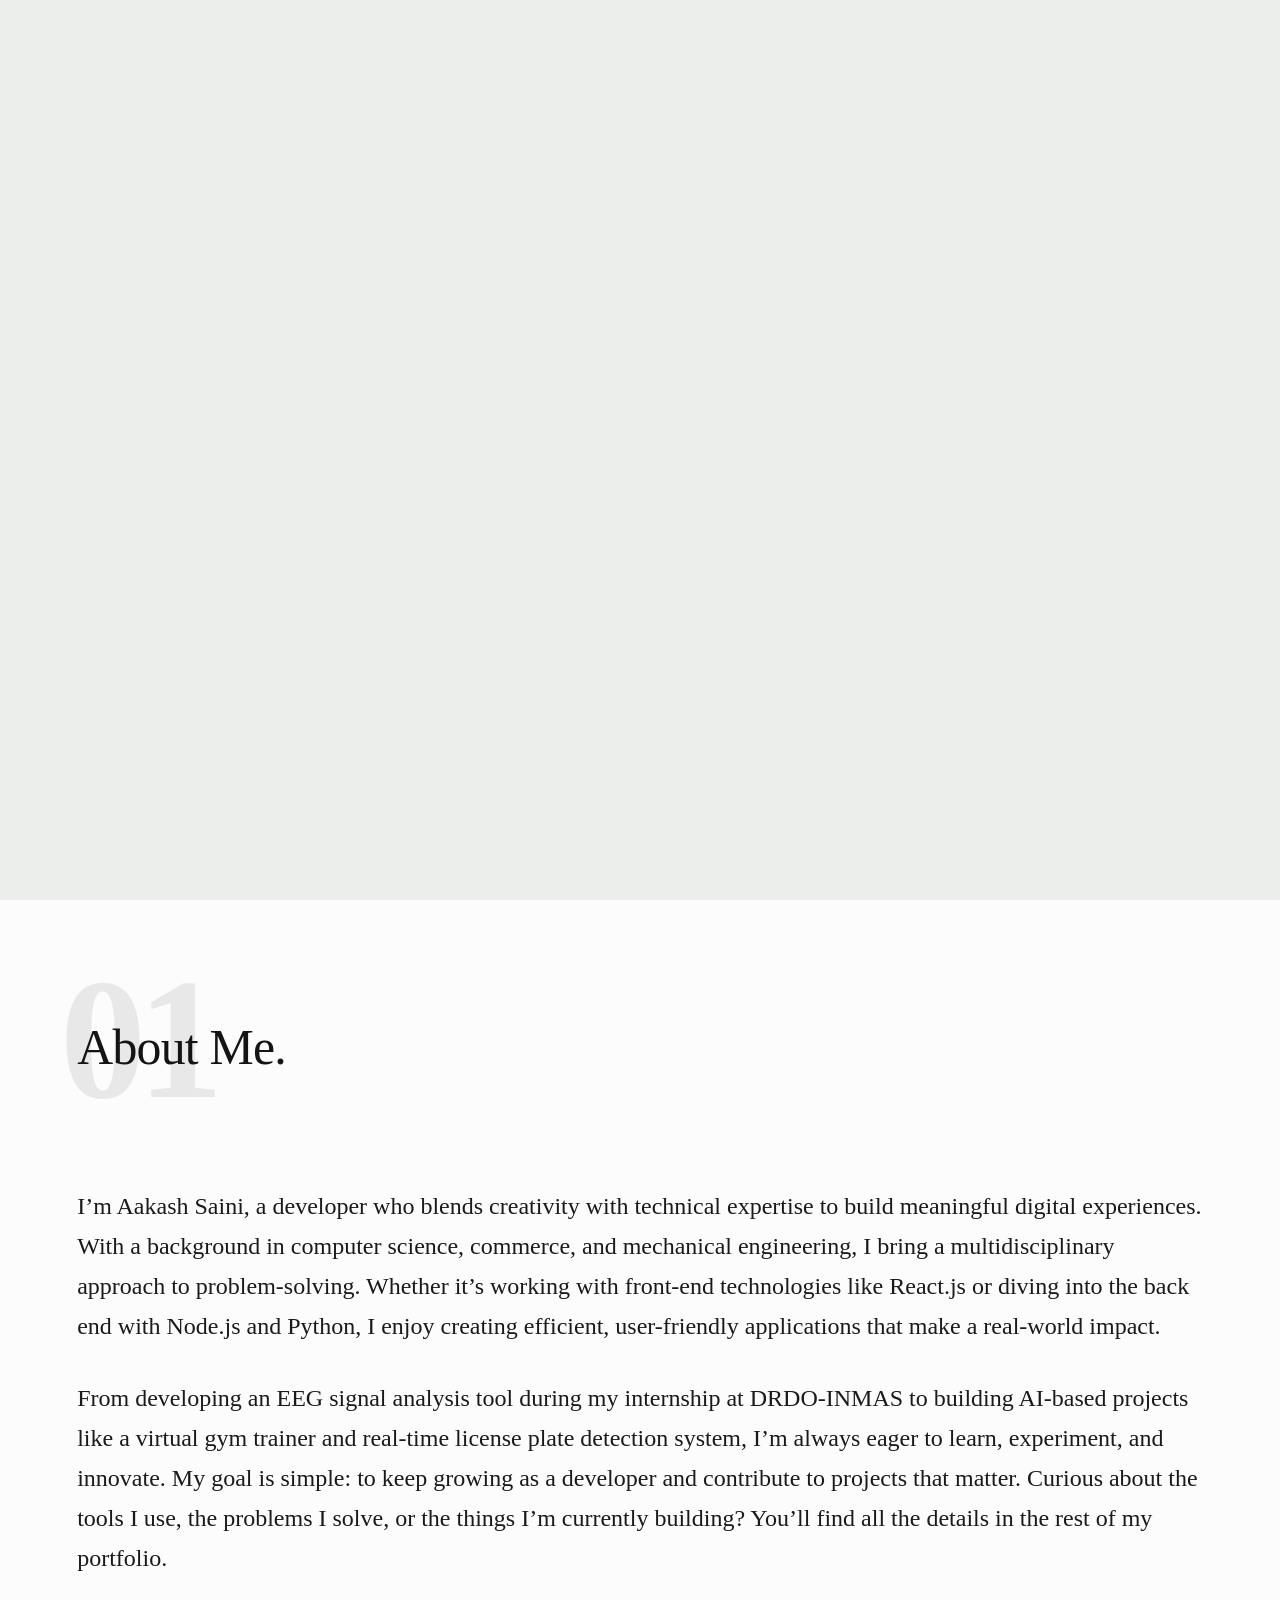
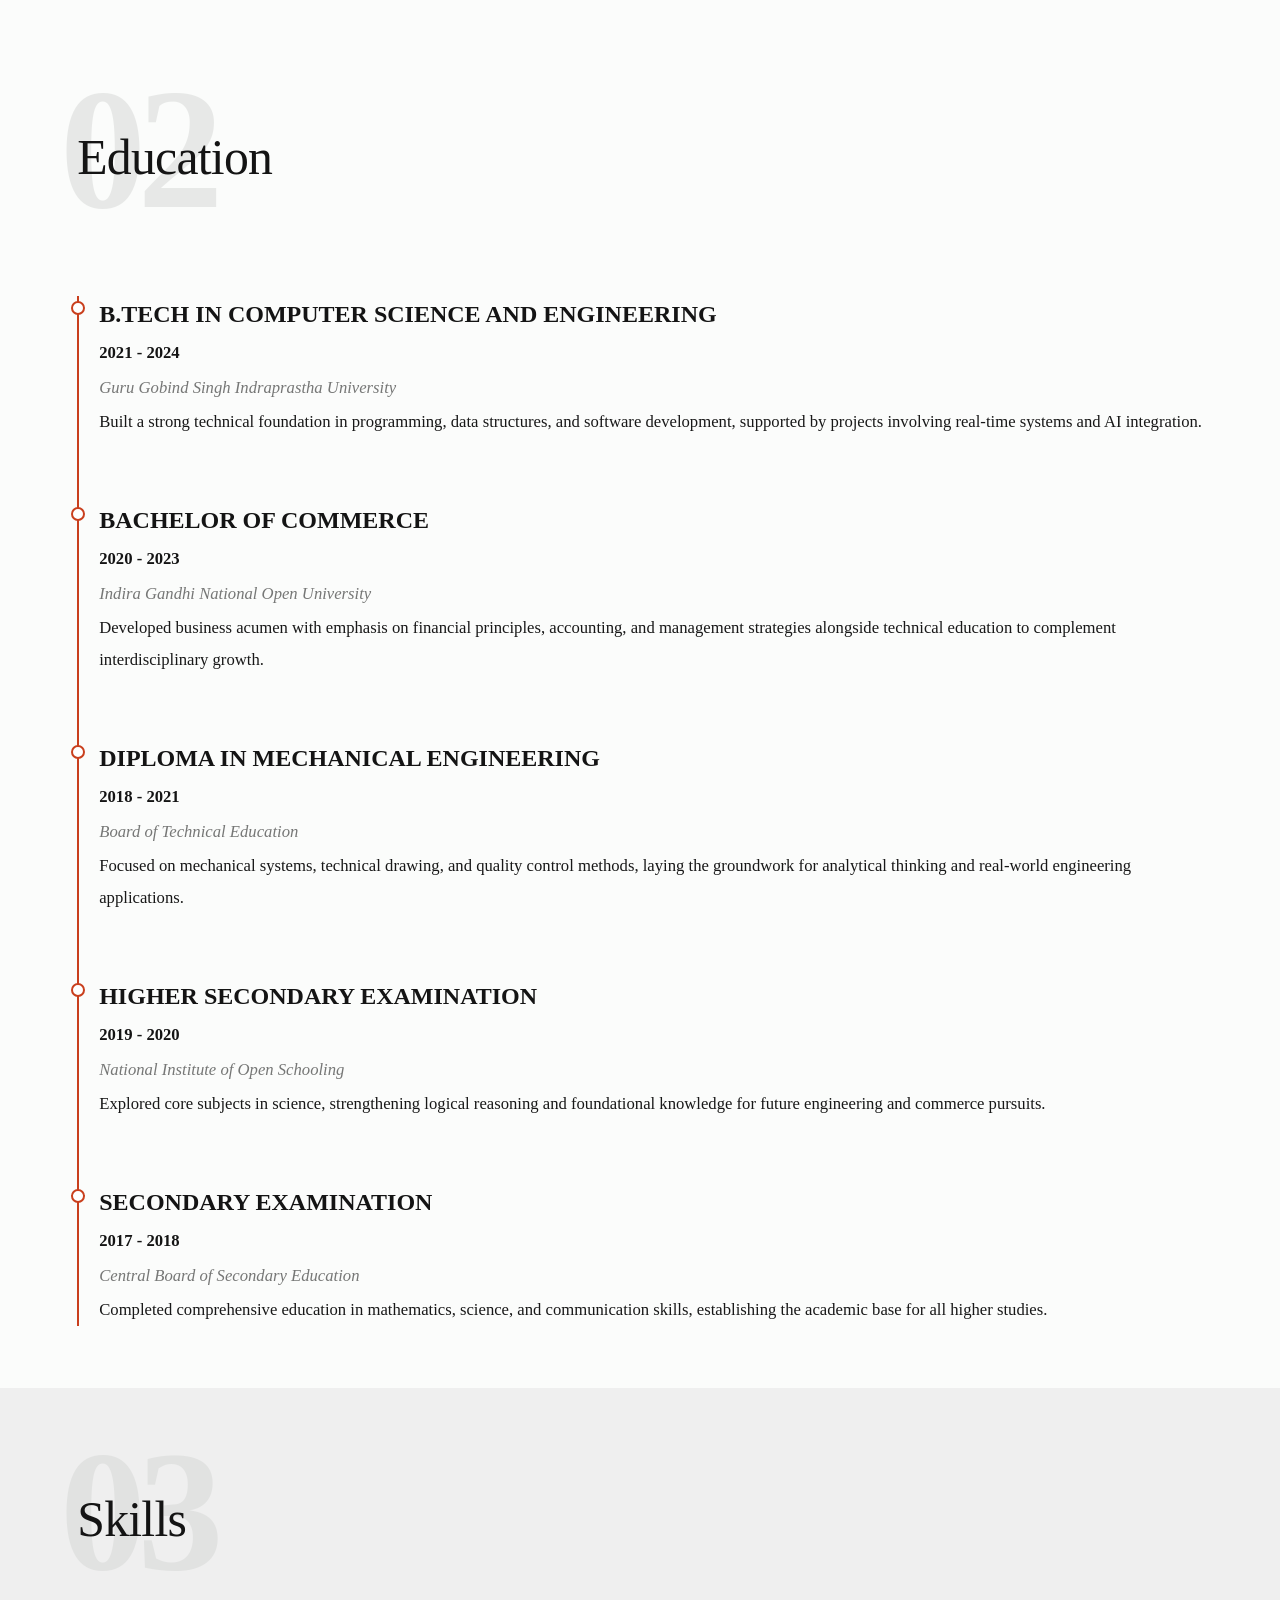
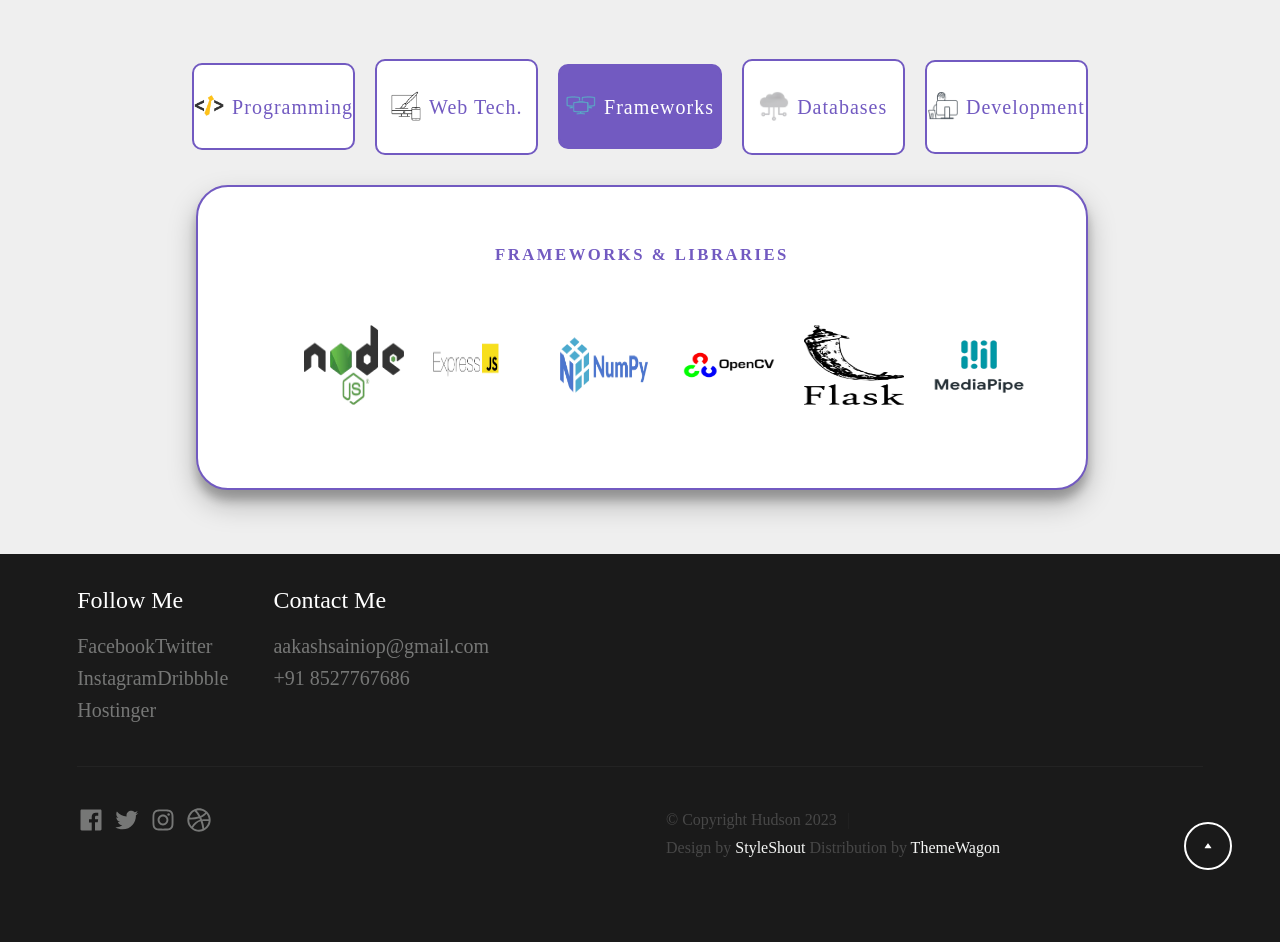
==== index.html @ 86846182 "first commit" ====
<!DOCTYPE html>
<html lang="en" class="no-js">

<head>

    <!--- basic page needs
    ================================================== -->
    <meta charset="utf-8">
    <meta name="viewport" content="width=device-width, initial-scale=1">
    <title>Hudson</title>

    <script>
        document.documentElement.classList.remove('no-js');
        document.documentElement.classList.add('js');
    </script>

    <!-- CSS
    ================================================== -->
    <link rel="stylesheet" href="css/vendor.css">
    <link rel="stylesheet" href="css/styles.css">

    <!-- favicons
    ================================================== -->
    <link rel="apple-touch-icon" sizes="180x180" href="apple-touch-icon.png">
    <link rel="icon" type="image/png" sizes="32x32" href="favicon-32x32.png">
    <link rel="icon" type="image/png" sizes="16x16" href="favicon-16x16.png">
    <link rel="manifest" href="site.webmanifest">

</head>


<body id="top">
    <!-- preloader
    ================================================== -->
    <div id="preloader">
        <div id="loader" class="dots-fade">
            <div></div>
            <div></div>
            <div></div>
        </div>
    </div>


    <!-- page wrap
    ================================================== -->
    <div id="page" class="s-pagewrap">


        <!-- # site header 
        ================================================== -->
        <header class="s-header">
            <div class="row s-header__inner">

                <div class="s-header__block">
                    <div class="s-header__logo">
                        <a class="logo" href="index.html">
                            <img src="images/logo-removebg.png" alt="Homepage">
                        </a>
                    </div>

                    <a class="s-header__menu-toggle" href="#0"><span>Menu</span></a>
                </div> <!-- end s-header__block -->

                <nav class="s-header__nav">
                    <ul class="s-header__menu-links">
                        <li class="current"><a class="smoothscroll" href="#intro">Intro</a></li>
                        <li><a class="smoothscroll" href="#about">About</a></li>
                        <li><a class="smoothscroll" href="#education">Education</a></li>
                        <li><a class="smoothscroll" href="#skills">Skills</a></li>
                    </ul> <!-- s-header__menu-links -->
                </nav> <!-- end s-header__nav -->

            </div> <!-- end s-header__inner -->
        </header> <!-- end s-header -->


        <!-- # intro
        ================================================== -->
        <section id="intro" class="s-intro target-section">

            <div class="row s-intro__content width-sixteen-col">
                <div class="column lg-12 s-intro__content-inner grid-block grid-16">

                    <div class="s-intro__content-text">

                        <div class="s-intro__content-pretitle text-pretitle">Hello</div>
                        <h1 class="s-intro__content-title">
                            I'm Aakash Saini <br>
                            Software Developer <br>
                            base in Somewhere.
                        </h1>

                        <div class="s-intro__content-btns">
                            <a class="smoothscroll btn" href="#about">More About Me</a>
                            <a class="smoothscroll btn btn--stroke" href="#footer">Get In Touch</a>
                        </div> <!-- s-intro__content-btns -->

                    </div> <!-- s-intro__content-text -->

                </div> <!-- s-intro__content-inner -->
            </div> <!-- s-intro__content -->
            <ul class="s-intro__social social-list">
                <li>
                    <a href="https://www.facebook.com/">
                        <svg xmlns="http://www.w3.org/2000/svg" width="24" height="24" viewBox="0 0 24 24"
                            style="fill:rgba(0, 0, 0, 1);">
                            <path
                                d="M20,3H4C3.447,3,3,3.448,3,4v16c0,0.552,0.447,1,1,1h8.615v-6.96h-2.338v-2.725h2.338v-2c0-2.325,1.42-3.592,3.5-3.592 c0.699-0.002,1.399,0.034,2.095,0.107v2.42h-1.435c-1.128,0-1.348,0.538-1.348,1.325v1.735h2.697l-0.35,2.725h-2.348V21H20 c0.553,0,1-0.448,1-1V4C21,3.448,20.553,3,20,3z">
                            </path>
                        </svg>
                        <span class="u-screen-reader-text">Facebook</span>
                    </a>
                </li>
                <li>
                    <a href="#0">
                        <svg xmlns="http://www.w3.org/2000/svg" width="24" height="24" viewBox="0 0 24 24"
                            style="fill:rgba(0, 0, 0, 1);">
                            <path
                                d="M19.633,7.997c0.013,0.175,0.013,0.349,0.013,0.523c0,5.325-4.053,11.461-11.46,11.461c-2.282,0-4.402-0.661-6.186-1.809 c0.324,0.037,0.636,0.05,0.973,0.05c1.883,0,3.616-0.636,5.001-1.721c-1.771-0.037-3.255-1.197-3.767-2.793 c0.249,0.037,0.499,0.062,0.761,0.062c0.361,0,0.724-0.05,1.061-0.137c-1.847-0.374-3.23-1.995-3.23-3.953v-0.05 c0.537,0.299,1.16,0.486,1.82,0.511C3.534,9.419,2.823,8.184,2.823,6.787c0-0.748,0.199-1.434,0.548-2.032 c1.983,2.443,4.964,4.04,8.306,4.215c-0.062-0.3-0.1-0.611-0.1-0.923c0-2.22,1.796-4.028,4.028-4.028 c1.16,0,2.207,0.486,2.943,1.272c0.91-0.175,1.782-0.512,2.556-0.973c-0.299,0.935-0.936,1.721-1.771,2.22 c0.811-0.088,1.597-0.312,2.319-0.624C21.104,6.712,20.419,7.423,19.633,7.997z">
                            </path>
                        </svg>
                        <span class="u-screen-reader-text">Twitter</span>
                    </a>
                </li>
                <li>
                    <a href="#0">
                        <svg xmlns="http://www.w3.org/2000/svg" width="24" height="24" viewBox="0 0 24 24"
                            style="fill:rgba(0, 0, 0, 1);">
                            <path
                                d="M11.999,7.377c-2.554,0-4.623,2.07-4.623,4.623c0,2.554,2.069,4.624,4.623,4.624c2.552,0,4.623-2.07,4.623-4.624 C16.622,9.447,14.551,7.377,11.999,7.377L11.999,7.377z M11.999,15.004c-1.659,0-3.004-1.345-3.004-3.003 c0-1.659,1.345-3.003,3.004-3.003s3.002,1.344,3.002,3.003C15.001,13.659,13.658,15.004,11.999,15.004L11.999,15.004z">
                            </path>
                            <circle cx="16.806" cy="7.207" r="1.078"></circle>
                            <path
                                d="M20.533,6.111c-0.469-1.209-1.424-2.165-2.633-2.632c-0.699-0.263-1.438-0.404-2.186-0.42 c-0.963-0.042-1.268-0.054-3.71-0.054s-2.755,0-3.71,0.054C7.548,3.074,6.809,3.215,6.11,3.479C4.9,3.946,3.945,4.902,3.477,6.111 c-0.263,0.7-0.404,1.438-0.419,2.186c-0.043,0.962-0.056,1.267-0.056,3.71c0,2.442,0,2.753,0.056,3.71 c0.015,0.748,0.156,1.486,0.419,2.187c0.469,1.208,1.424,2.164,2.634,2.632c0.696,0.272,1.435,0.426,2.185,0.45 c0.963,0.042,1.268,0.055,3.71,0.055s2.755,0,3.71-0.055c0.747-0.015,1.486-0.157,2.186-0.419c1.209-0.469,2.164-1.424,2.633-2.633 c0.263-0.7,0.404-1.438,0.419-2.186c0.043-0.962,0.056-1.267,0.056-3.71s0-2.753-0.056-3.71C20.941,7.57,20.801,6.819,20.533,6.111z M19.315,15.643c-0.007,0.576-0.111,1.147-0.311,1.688c-0.305,0.787-0.926,1.409-1.712,1.711c-0.535,0.199-1.099,0.303-1.67,0.311 c-0.95,0.044-1.218,0.055-3.654,0.055c-2.438,0-2.687,0-3.655-0.055c-0.569-0.007-1.135-0.112-1.669-0.311 c-0.789-0.301-1.414-0.923-1.719-1.711c-0.196-0.534-0.302-1.099-0.311-1.669c-0.043-0.95-0.053-1.218-0.053-3.654 c0-2.437,0-2.686,0.053-3.655c0.007-0.576,0.111-1.146,0.311-1.687c0.305-0.789,0.93-1.41,1.719-1.712 c0.534-0.198,1.1-0.303,1.669-0.311c0.951-0.043,1.218-0.055,3.655-0.055c2.437,0,2.687,0,3.654,0.055 c0.571,0.007,1.135,0.112,1.67,0.311c0.786,0.303,1.407,0.925,1.712,1.712c0.196,0.534,0.302,1.099,0.311,1.669 c0.043,0.951,0.054,1.218,0.054,3.655c0,2.436,0,2.698-0.043,3.654H19.315z">
                            </path>
                        </svg>
                        <span class="u-screen-reader-text">Instagram</span>
                    </a>
                </li>
                <li>
                    <a href="#0">
                        <svg xmlns="http://www.w3.org/2000/svg" width="24" height="24" viewBox="0 0 24 24"
                            style="fill: rgba(0, 0, 0, 1);">
                            <path
                                d="M20.66 6.98a9.932 9.932 0 0 0-3.641-3.64C15.486 2.447 13.813 2 12 2s-3.486.447-5.02 1.34c-1.533.893-2.747 2.107-3.64 3.64S2 10.187 2 12s.446 3.487 1.34 5.02a9.924 9.924 0 0 0 3.641 3.64C8.514 21.553 10.187 22 12 22s3.486-.447 5.02-1.34a9.932 9.932 0 0 0 3.641-3.64C21.554 15.487 22 13.813 22 12s-.446-3.487-1.34-5.02zM12 3.66c2 0 3.772.64 5.32 1.919-.92 1.174-2.286 2.14-4.1 2.9-1.002-1.813-2.088-3.327-3.261-4.54A7.715 7.715 0 0 1 12 3.66zM5.51 6.8a8.116 8.116 0 0 1 2.711-2.22c1.212 1.201 2.325 2.7 3.34 4.5-2 .6-4.114.9-6.341.9-.573 0-1.006-.013-1.3-.04A8.549 8.549 0 0 1 5.51 6.8zM3.66 12c0-.054.003-.12.01-.2.007-.08.01-.146.01-.2.254.014.641.02 1.161.02 2.666 0 5.146-.367 7.439-1.1.187.373.381.793.58 1.26-1.32.293-2.674 1.006-4.061 2.14S6.4 16.247 5.76 17.5c-1.4-1.587-2.1-3.42-2.1-5.5zM12 20.34c-1.894 0-3.594-.587-5.101-1.759.601-1.187 1.524-2.322 2.771-3.401 1.246-1.08 2.483-1.753 3.71-2.02a29.441 29.441 0 0 1 1.56 6.62 8.166 8.166 0 0 1-2.94.56zm7.08-3.96a8.351 8.351 0 0 1-2.58 2.621c-.24-2.08-.7-4.107-1.379-6.081.932-.066 1.765-.1 2.5-.1.799 0 1.686.034 2.659.1a8.098 8.098 0 0 1-1.2 3.46zm-1.24-5c-1.16 0-2.233.047-3.22.14a27.053 27.053 0 0 0-.68-1.62c2.066-.906 3.532-2.006 4.399-3.3 1.2 1.414 1.854 3.027 1.96 4.84-.812-.04-1.632-.06-2.459-.06z">
                            </path>
                        </svg>
                        <span class="u-screen-reader-text">Dribbble</span>
                    </a>
                </li>
                <li>
                    <a href="#0">
                        <svg xmlns="http://www.w3.org/2000/svg" width="24" height="24" viewBox="0 0 24 24"
                            style="fill: rgba(0, 0, 0, 1);">
                            <path
                                d="M11.99 2C6.472 2 2 6.473 2 11.99c0 4.232 2.633 7.85 6.35 9.306-.088-.79-.166-2.006.034-2.868.182-.78 1.172-4.966 1.172-4.966s-.299-.599-.299-1.484c0-1.388.805-2.425 1.808-2.425.853 0 1.264.64 1.264 1.407 0 .858-.546 2.139-.827 3.327-.235.994.499 1.805 1.479 1.805 1.775 0 3.141-1.872 3.141-4.575 0-2.392-1.719-4.064-4.173-4.064-2.843 0-4.512 2.132-4.512 4.335 0 .858.331 1.779.744 2.28a.3.3 0 0 1 .069.286c-.076.315-.245.994-.277 1.133-.044.183-.145.222-.335.134-1.247-.581-2.027-2.405-2.027-3.871 0-3.151 2.289-6.045 6.601-6.045 3.466 0 6.159 2.469 6.159 5.77 0 3.444-2.171 6.213-5.184 6.213-1.013 0-1.964-.525-2.29-1.146l-.623 2.374c-.225.868-.834 1.956-1.241 2.62a10 10 0 0 0 2.958.445c5.517 0 9.99-4.473 9.99-9.99S17.507 2 11.99 2">
                            </path>
                        </svg>
                        <span class="u-screen-reader-text">Pinterest</span>
                    </a>
                </li>
            </ul> <!-- end s-intro__social -->

            <div class="s-intro__content-media">
                <img src="images/intro-bg.jpg" srcset="images/intro-bg.jpg 1x, images/intro-bg.jpg 2x" alt="">
            </div> <!-- s-intro__content-media -->

            <div class="s-intro__btn-download">
                <a class="btn btn--stroke" href="./AAKASH SAINI RESUME.pdf">Get My CV</a>
            </div> <!-- end s-intro__btn-download -->

            <div class="s-intro__scroll-down">
                <a href="#about" class="smoothscroll">
                    <div class="scroll-icon">
                        <svg xmlns="http://www.w3.org/2000/svg" width="24" height="24" viewBox="0 0 24 24"
                            style="fill: rgba(0, 0, 0, 1);">
                            <path
                                d="M11.178 19.569a.998.998 0 0 0 1.644 0l9-13A.999.999 0 0 0 21 5H3a1.002 1.002 0 0 0-.822 1.569l9 13z">
                            </path>
                        </svg>
                    </div>
                    <span class="scroll-text u-screen-reader-text">Scroll Down</span>
                </a>
            </div> <!-- s-intro__scroll-down -->

        </section> <!-- end s-intro -->


        <!-- # about
        ================================================== -->
        <section id="about" class="s-about target-section">

            <div class="row s-about__content">
                <div class="column xl-12">

                    <div class="section-header" data-num="01">
                        <h2 class="text-display-title">About Me.</h2>
                    </div> <!-- end section-header -->

                    <p class="attention-getter">
                        I’m Aakash Saini, a developer who blends creativity with technical expertise to build meaningful
                        digital experiences. With a background in computer science, commerce, and mechanical
                        engineering, I bring a multidisciplinary approach to problem-solving. Whether it’s working with
                        front-end technologies like React.js or diving into the back end with Node.js and Python, I
                        enjoy creating efficient, user-friendly applications that make a real-world impact.
                    </p>

                    <p class="attention-getter">
                        From developing an EEG signal analysis tool during my internship at DRDO-INMAS to building
                        AI-based projects like a virtual gym trainer and real-time license plate detection system, I’m
                        always eager to learn, experiment, and innovate. My goal is simple: to keep growing as a
                        developer and contribute to projects that matter. Curious about the tools I use, the problems I
                        solve, or the things I’m currently building? You’ll find all the details in the rest of my
                        portfolio.
                    </p>
                </div>
            </div>

        </section> <!-- end s-works -->


        <!-- # Education
        ================================================== -->
        <section id="education" class="s-education target-section">

            <div class="row">
                <div class="column xl-12">
                    <div class="section-header" data-num="02">
                        <h2 class="text-display-title">Education</h2>
                    </div> <!-- end section-header -->

                    <div class="timeline">
                        <div class="timeline-item">
                            <div class="timeline-dot"></div>
                            <div class="timeline-content">
                                <h3>B.Tech in Computer Science and Engineering</h3>
                                <p><strong>2021 - 2024</strong></p>
                                <p><em>Guru Gobind Singh Indraprastha University</em></p>
                                <p>Built a strong technical foundation in programming, data structures, and software
                                    development, supported by projects involving real-time systems and AI
                                    integration.</p>
                            </div>
                        </div>

                        <div class="timeline-item">
                            <div class="timeline-dot"></div>
                            <div class="timeline-content">
                                <h3>Bachelor of Commerce </h3>
                                <p><strong>2020 - 2023</strong></p>
                                <p><em>Indira Gandhi National Open University </em></p>
                                <p>Developed business acumen with emphasis on financial principles, accounting, and
                                    management strategies alongside technical education to complement
                                    interdisciplinary growth.</p>
                            </div>
                        </div>

                        <div class="timeline-item">
                            <div class="timeline-dot"></div>
                            <div class="timeline-content">
                                <h3>Diploma in Mechanical Engineering</h3>
                                <p><strong>2018 - 2021</strong></p>
                                <p><em>Board of Technical Education </em></p>
                                <p>Focused on mechanical systems, technical drawing, and quality control methods,
                                    laying the groundwork for analytical thinking and real-world engineering
                                    applications.</p>
                            </div>
                        </div>

                        <div class="timeline-item">
                            <div class="timeline-dot"></div>
                            <div class="timeline-content">
                                <h3>higher secondary examination</h3>
                                <p><strong>2019 - 2020</strong></p>
                                <p><em>National Institute of Open Schooling</em></p>
                                <p>Explored core subjects in science, strengthening logical reasoning and
                                    foundational knowledge for future engineering and commerce pursuits.</p>
                            </div>
                        </div>

                        <div class="timeline-item">
                            <div class="timeline-dot"></div>
                            <div class="timeline-content">
                                <h3>secondary examination</h3>
                                <p><strong>2017 - 2018</strong></p>
                                <p><em>Central Board of Secondary Education</em></p>
                                <p>Completed comprehensive education in mathematics, science, and communication
                                    skills, establishing the academic base for all higher studies.</p>
                            </div>
                        </div>
                    </div>
                </div>
            </div>

        </section> <!-- end s-works -->

        <!-- # Skills 
        ================================================== -->
        <skills class="section-skills">
            <section id="skills" class="s-skills target-section">
                <div class="row">
                    <div class="column xl-12">
                        <div class="section-header" data-num="03">
                            <h2 class="text-display-title">Skills</h2>
                        </div> <!-- end section-header -->
                    </div>
            </section>

            <div class="skills tab-wrapper-box">
                <div class="button-wrapper">
                    <div class="tab-btn btn-primary" data-tab="programming"><img src="./images/ProgrammingLanguages.png"
                            alt="">Programming
                    </div>
                    <div class="tab-btn btn-primary" data-tab="webTechnologies"><img src="./images/WebTechnologies.png"
                            alt="">Web Tech. </div>
                    <div class="tab-btn btn-primary active" data-tab="frameworks"><img
                            src="./images/FrameworksLibraries.png" alt="">Frameworks</div>
                    <div class="tab-btn btn-primary" data-tab="databases"><img src="./images/Databases.png"
                            alt="">Databases
                    </div>
                    <div class="tab-btn btn-primary" data-tab="development"><img src="./images/DevelopmentPlatforms.png"
                            alt="">Development </div>
                </div>
                <div class="tab-content">
                    <div id="programming" class="tab-pane">
                        <h6>Programming Languages</h6>
                        <img class="tab-img" src="./images/folio/javascript.png" alt="Javascript">
                        <img class="tab-img" src="./images/folio/python.png" alt="python">
                        <img class="tab-img" src="./images/folio/java.png" alt="java">
                        <img class="tab-img" src="./images/folio/sql.png" alt="sql">
                        <p></p>
                    </div>
                    <div id="webTechnologies" class="tab-pane">
                        <h6>Web Technologies</h6>
                        <img class="tab-img" src="./images/folio/html.png" alt="html">
                        <img class="tab-img" src="./images/folio/css.png" alt="css">
                        <img class="tab-img" src="./images/folio/bootstrap.png" alt="bootstrap">
                        <img class="tab-img" src="./images/folio/react.png" alt="react">
                        <img class="tab-img" src="./images/folio/wordpress.png" alt="wordpress">
                        <img class="tab-img" src="./images/folio/php.png" alt="php">
                        <img class="tab-img" src="./images/folio/tailwindcss.png" alt="tailwindcss">
                        <p></p>
                    </div>
                    <div id="frameworks" class="tab-pane active">
                        <h6>Frameworks & Libraries</h6>
                        <img class="tab-img" src="./images/folio/nodejs.png" alt="nodejs">
                        <img class="tab-img" src="./images/folio/express.png" alt="express">
                        <img class="tab-img" src="./images/folio/numpy.png" alt="numpy">
                        <img class="tab-img" src="./images/folio/opencv.png" alt="opencv">
                        <img class="tab-img" src="./images/folio/flask.png" alt="flask">
                        <img class="tab-img" src="./images/folio/mediapipe.png" alt="mediapipe">

                        <p></p>
                    </div>
                    <div id="databases" class="tab-pane">
                        <h6>Databases</h6>
                        <img class="tab-img" src="./images/folio/mysql.png" alt="mysql">
                        <img class="tab-img" src="./images/folio/firebase.png" alt="firebase">
                        <img class="tab-img" src="./images/folio/mongodb.png" alt="mongodb">

                        <p></p>
                    </div>
                    <div id="development" class="tab-pane">
                        <h6>Development Platforms</h6>
                        <img class="tab-img" src="./images/folio/vscode.png" alt="vscode">
                        <img class="tab-img" src="./images/folio/intellijidea.png" alt="intellijidea">
                        <img class="tab-img" src="./images/folio/sublimetext.png" alt="sublimetext">
                        <p></p>
                    </div>
                </div>
            </div>
        </skills>


        <!-- # footer 
        ================================================== -->
        <footer id="footer" class="s-footer target-section">
            <div class="row s-footer__content">

                <!-- <div class="column xl-6 md-12 s-footer__block s-footer__about">
                    <p class="attention-getter">
                    </p>
                </div> end section-footer__about -->

                <div class="column xl-6 md-12 s-footer__block s-footer__site-links">
                    <div class="row">
                        <div class="column xl-4 lg-5 md-6 tab-12">
                            <h5>Follow Me</h5>
                            <ul class="link-list row">
                                <li><a href="#0">Facebook</a></li>
                                <li><a href="#0">Twitter</a></li>
                                <li><a href="#0">Instagram</a></li>
                                <li><a href="#0">Dribbble</a></li>
                                <li><a href="https://styleshout.com/go/hostinger/">Hostinger</a></li>
                            </ul>
                        </div>
                        <div class="column xl-6 md-6 tab-12">
                            <h5>Contact Me</h5>
                            <ul class="link-list">
                                <li><a href="mailto:aakashsainiop@gmail.com">aakashsainiop@gmail.com</a></li>
                                <li><a href="tel:+918527767686">+91 8527767686</a></li>
                            </ul>
                        </div>
                    </div>
                </div> <!-- end section-footer__site-links -->

            </div> <!-- end section-footer__content -->


            <!-- <div class="row s-footer__buttons">

                <div class="column xl-6 tab-12">
                    <a href="mailto:#0" class="btn btn--primary btn--large u-fullwidth">Message Me</a>
                </div>

                <div class="column xl-6 tab-12">
                    <a href="#0" class="btn btn--stroke btn--large u-fullwidth">Get My CV</a>
                </div>

            </div> end section-footer__buttons -->

            <div class="row s-footer__bottom">

                <div class="column xl-6 lg-12">
                    <ul class="s-footer__social social-list">
                        <li>
                            <a href="#0">
                                <svg xmlns="http://www.w3.org/2000/svg" width="24" height="24" viewBox="0 0 24 24"
                                    style="fill:rgba(0, 0, 0, 1);">
                                    <path
                                        d="M20,3H4C3.447,3,3,3.448,3,4v16c0,0.552,0.447,1,1,1h8.615v-6.96h-2.338v-2.725h2.338v-2c0-2.325,1.42-3.592,3.5-3.592 c0.699-0.002,1.399,0.034,2.095,0.107v2.42h-1.435c-1.128,0-1.348,0.538-1.348,1.325v1.735h2.697l-0.35,2.725h-2.348V21H20 c0.553,0,1-0.448,1-1V4C21,3.448,20.553,3,20,3z">
                                    </path>
                                </svg>
                                <span class="u-screen-reader-text">Facebook</span>
                            </a>
                        </li>
                        <li>
                            <a href="#0">
                                <svg xmlns="http://www.w3.org/2000/svg" width="24" height="24" viewBox="0 0 24 24"
                                    style="fill:rgba(0, 0, 0, 1);">
                                    <path
                                        d="M19.633,7.997c0.013,0.175,0.013,0.349,0.013,0.523c0,5.325-4.053,11.461-11.46,11.461c-2.282,0-4.402-0.661-6.186-1.809 c0.324,0.037,0.636,0.05,0.973,0.05c1.883,0,3.616-0.636,5.001-1.721c-1.771-0.037-3.255-1.197-3.767-2.793 c0.249,0.037,0.499,0.062,0.761,0.062c0.361,0,0.724-0.05,1.061-0.137c-1.847-0.374-3.23-1.995-3.23-3.953v-0.05 c0.537,0.299,1.16,0.486,1.82,0.511C3.534,9.419,2.823,8.184,2.823,6.787c0-0.748,0.199-1.434,0.548-2.032 c1.983,2.443,4.964,4.04,8.306,4.215c-0.062-0.3-0.1-0.611-0.1-0.923c0-2.22,1.796-4.028,4.028-4.028 c1.16,0,2.207,0.486,2.943,1.272c0.91-0.175,1.782-0.512,2.556-0.973c-0.299,0.935-0.936,1.721-1.771,2.22 c0.811-0.088,1.597-0.312,2.319-0.624C21.104,6.712,20.419,7.423,19.633,7.997z">
                                    </path>
                                </svg>
                                <span class="u-screen-reader-text">Twitter</span>
                            </a>
                        </li>
                        <li>
                            <a href="#0">
                                <svg xmlns="http://www.w3.org/2000/svg" width="24" height="24" viewBox="0 0 24 24"
                                    style="fill:rgba(0, 0, 0, 1);">
                                    <path
                                        d="M11.999,7.377c-2.554,0-4.623,2.07-4.623,4.623c0,2.554,2.069,4.624,4.623,4.624c2.552,0,4.623-2.07,4.623-4.624 C16.622,9.447,14.551,7.377,11.999,7.377L11.999,7.377z M11.999,15.004c-1.659,0-3.004-1.345-3.004-3.003 c0-1.659,1.345-3.003,3.004-3.003s3.002,1.344,3.002,3.003C15.001,13.659,13.658,15.004,11.999,15.004L11.999,15.004z">
                                    </path>
                                    <circle cx="16.806" cy="7.207" r="1.078"></circle>
                                    <path
                                        d="M20.533,6.111c-0.469-1.209-1.424-2.165-2.633-2.632c-0.699-0.263-1.438-0.404-2.186-0.42 c-0.963-0.042-1.268-0.054-3.71-0.054s-2.755,0-3.71,0.054C7.548,3.074,6.809,3.215,6.11,3.479C4.9,3.946,3.945,4.902,3.477,6.111 c-0.263,0.7-0.404,1.438-0.419,2.186c-0.043,0.962-0.056,1.267-0.056,3.71c0,2.442,0,2.753,0.056,3.71 c0.015,0.748,0.156,1.486,0.419,2.187c0.469,1.208,1.424,2.164,2.634,2.632c0.696,0.272,1.435,0.426,2.185,0.45 c0.963,0.042,1.268,0.055,3.71,0.055s2.755,0,3.71-0.055c0.747-0.015,1.486-0.157,2.186-0.419c1.209-0.469,2.164-1.424,2.633-2.633 c0.263-0.7,0.404-1.438,0.419-2.186c0.043-0.962,0.056-1.267,0.056-3.71s0-2.753-0.056-3.71C20.941,7.57,20.801,6.819,20.533,6.111z M19.315,15.643c-0.007,0.576-0.111,1.147-0.311,1.688c-0.305,0.787-0.926,1.409-1.712,1.711c-0.535,0.199-1.099,0.303-1.67,0.311 c-0.95,0.044-1.218,0.055-3.654,0.055c-2.438,0-2.687,0-3.655-0.055c-0.569-0.007-1.135-0.112-1.669-0.311 c-0.789-0.301-1.414-0.923-1.719-1.711c-0.196-0.534-0.302-1.099-0.311-1.669c-0.043-0.95-0.053-1.218-0.053-3.654 c0-2.437,0-2.686,0.053-3.655c0.007-0.576,0.111-1.146,0.311-1.687c0.305-0.789,0.93-1.41,1.719-1.712 c0.534-0.198,1.1-0.303,1.669-0.311c0.951-0.043,1.218-0.055,3.655-0.055c2.437,0,2.687,0,3.654,0.055 c0.571,0.007,1.135,0.112,1.67,0.311c0.786,0.303,1.407,0.925,1.712,1.712c0.196,0.534,0.302,1.099,0.311,1.669 c0.043,0.951,0.054,1.218,0.054,3.655c0,2.436,0,2.698-0.043,3.654H19.315z">
                                    </path>
                                </svg>
                                <span class="u-screen-reader-text">Instagram</span>
                            </a>
                        </li>
                        <li>
                            <a href="#0">
                                <svg xmlns="http://www.w3.org/2000/svg" width="24" height="24" viewBox="0 0 24 24"
                                    style="fill: rgba(0, 0, 0, 1);">
                                    <path
                                        d="M20.66 6.98a9.932 9.932 0 0 0-3.641-3.64C15.486 2.447 13.813 2 12 2s-3.486.447-5.02 1.34c-1.533.893-2.747 2.107-3.64 3.64S2 10.187 2 12s.446 3.487 1.34 5.02a9.924 9.924 0 0 0 3.641 3.64C8.514 21.553 10.187 22 12 22s3.486-.447 5.02-1.34a9.932 9.932 0 0 0 3.641-3.64C21.554 15.487 22 13.813 22 12s-.446-3.487-1.34-5.02zM12 3.66c2 0 3.772.64 5.32 1.919-.92 1.174-2.286 2.14-4.1 2.9-1.002-1.813-2.088-3.327-3.261-4.54A7.715 7.715 0 0 1 12 3.66zM5.51 6.8a8.116 8.116 0 0 1 2.711-2.22c1.212 1.201 2.325 2.7 3.34 4.5-2 .6-4.114.9-6.341.9-.573 0-1.006-.013-1.3-.04A8.549 8.549 0 0 1 5.51 6.8zM3.66 12c0-.054.003-.12.01-.2.007-.08.01-.146.01-.2.254.014.641.02 1.161.02 2.666 0 5.146-.367 7.439-1.1.187.373.381.793.58 1.26-1.32.293-2.674 1.006-4.061 2.14S6.4 16.247 5.76 17.5c-1.4-1.587-2.1-3.42-2.1-5.5zM12 20.34c-1.894 0-3.594-.587-5.101-1.759.601-1.187 1.524-2.322 2.771-3.401 1.246-1.08 2.483-1.753 3.71-2.02a29.441 29.441 0 0 1 1.56 6.62 8.166 8.166 0 0 1-2.94.56zm7.08-3.96a8.351 8.351 0 0 1-2.58 2.621c-.24-2.08-.7-4.107-1.379-6.081.932-.066 1.765-.1 2.5-.1.799 0 1.686.034 2.659.1a8.098 8.098 0 0 1-1.2 3.46zm-1.24-5c-1.16 0-2.233.047-3.22.14a27.053 27.053 0 0 0-.68-1.62c2.066-.906 3.532-2.006 4.399-3.3 1.2 1.414 1.854 3.027 1.96 4.84-.812-.04-1.632-.06-2.459-.06z">
                                    </path>
                                </svg>
                                <span class="u-screen-reader-text">Dribbble</span>
                            </a>
                        </li>
                    </ul>
                </div> <!-- end section-footer__social -->

                <div class="column xl-6 lg-12">
                    <p class="ss-copyright">
                        <span>© Copyright Hudson 2023</span>
                        <span>Design by <a href="https://styleshout.com/">StyleShout</a> Distribution by <a
                                href="https://themewagon.com">ThemeWagon</a></span>
                    </p>
                </div>

            </div> <!-- end section-footer__bottom -->

            <div class="ss-go-top">
                <a class="smoothscroll" title="Back to Top" href="#top">
                    <svg xmlns="http://www.w3.org/2000/svg" width="24" height="24" viewBox="0 0 24 24"
                        style="fill: rgba(0, 0, 0, 1);">
                        <path
                            d="M5.536 21.886a1.004 1.004 0 0 0 1.033-.064l13-9a1 1 0 0 0 0-1.644l-13-9A1 1 0 0 0 5 3v18a1 1 0 0 0 .536.886z">
                        </path>
                    </svg>
                </a>
                <span>Back To Top</span>
            </div> <!-- end ss-go-top -->

        </footer> <!-- end s-footer -->

    </div> <!-- end page-wrap -->


    <!-- Java Script
    ================================================== -->
    <script src="js/plugins.js"></script>
    <script src="js/main.js"></script>

    <script>
        const buttons = document.querySelectorAll('.tab-btn');
        const panes = document.querySelectorAll('.tab-pane');

        buttons.forEach(btn => {
            btn.addEventListener('click', () => {
                // Remove active class from all buttons and panes
                buttons.forEach(b => b.classList.remove('active'));
                panes.forEach(p => p.classList.remove('active'));

                // Add active class to clicked button and related pane
                btn.classList.add('active');
                document.getElementById(btn.dataset.tab).classList.add('active');
            });
        });
    </script>

    <script>
        const tabButtons = document.querySelectorAll(".tab-btn");
        const tabPanes = document.querySelectorAll(".tab-pane");

        tabButtons.forEach((btn) => {
            btn.addEventListener("click", () => {
                // Remove 'active' class from all buttons and panes
                tabButtons.forEach((b) => b.classList.remove("active"));
                tabPanes.forEach((pane) => pane.classList.remove("active"));

                // Add 'active' to clicked button
                btn.classList.add("active");

                // Show the related tab pane
                const targetId = btn.getAttribute("data-tab");
                const targetPane = document.getElementById(targetId);
                if (targetPane) {
                    targetPane.classList.add("active");
                }
            });
        });
    </script>


</body>

</html>
---- css/vendor.css ----
/* ===================================================================
 * Hudson Third-party Stylesheets
 * Template Ver. 1.0.0
 * 04-03-2023
 * -------------------------------------------------------------------
 *
 * TOC:
 * # PrismJS 
 * # Swiper
 * # GLightbox
 *
 * ------------------------------------------------------------------- */
 

/* ===================================================================
 * # PrismJS 1.20.0
 *   https://prismjs.com/download.html#themes=prism-okaidia&languages=markup+css+clike+javascript+markup-templating+php 
 *   
 *   okaidia theme for JavaScript, CSS and HTML
 *   Loosely based on Monokai textmate theme by http://www.monokai.nl/
 *   @author ocodia
 * ------------------------------------------------------------------- */
code[class*=language-],
pre[class*=language-] {
    color          : #f8f8f2;
    background     : none;
    text-shadow    : 0 1px rgba(0, 0, 0, 0.3);
    font-family    : var(--font-mono);
    font-size      : calc(var(--text-size) * 0.9444);
    text-align     : left;
    white-space    : pre;
    word-spacing   : normal;
    word-break     : normal;
    word-wrap      : normal;
    line-height    : var(--vspace-1);
    -moz-tab-size  : 4;
    -o-tab-size    : 4;
    tab-size       : 4;
    -webkit-hyphens: none;
    hyphens        : none;
}

/* Code blocks */
pre[class*=language-] {
    padding : var(--vspace-0_5) 0 var(--vspace-1);
    margin  : var(--vspace-1) 0;
    overflow: auto;
}

:not(pre)>code[class*=language-],
pre[class*=language-] {
    background: #272822;
}

/* Inline code */
:not(pre)>code[class*=language-] {
    padding    : 0.1em;
    white-space: normal;
}

.token.comment,
.token.prolog,
.token.doctype,
.token.cdata {
    color: slategray;
}

.token.punctuation {
    color: #f8f8f2;
}

.token.namespace {
    opacity: 0.7;
}

.token.property,
.token.tag,
.token.constant,
.token.symbol,
.token.deleted {
    color: #f92672;
}

.token.boolean,
.token.number {
    color: #ae81ff;
}

.token.selector,
.token.attr-name,
.token.string,
.token.char,
.token.builtin,
.token.inserted {
    color: #a6e22e;
}

.token.operator,
.token.entity,
.token.url,
.language-css .token.string,
.style .token.string,
.token.variable {
    color: #f8f8f2;
}

.token.atrule,
.token.attr-value,
.token.function,
.token.class-name {
    color: #e6db74;
}

.token.keyword {
    color: #66d9ef;
}

.token.regex,
.token.important {
    color: #fd971f;
}

.token.important,
.token.bold {
    font-weight: bold;
}

.token.italic {
    font-style: italic;
}

.token.entity {
    cursor: help;
}


/* ===================================================================
 * # Swiper 6.4.5
 *   Most modern mobile touch slider and framework with hardware accelerated transitions
 *   https://swiperjs.com
 *
 *   Copyright 2014-2020 Vladimir Kharlampidi
 *
 *   Released under the MIT License
 *
 *   Released on: December 18, 2020
 * ------------------------------------------------------------------- */
@font-face {
    font-family: "swiper-icons";
    src        : url("data:application/font-woff;charset=utf-8;base64, [base64]//wADZ2x5ZgAAAywAAADMAAAD2MHtryVoZWFkAAABbAAAADAAAAA2E2+eoWhoZWEAAAGcAAAAHwAAACQC9gDzaG10eAAAAigAAAAZAAAArgJkABFsb2NhAAAC0AAAAFoAAABaFQAUGG1heHAAAAG8AAAAHwAAACAAcABAbmFtZQAAA/gAAAE5AAACXvFdBwlwb3N0AAAFNAAAAGIAAACE5s74hXjaY2BkYGAAYpf5Hu/j+W2+MnAzMYDAzaX6QjD6/4//Bxj5GA8AuRwMYGkAPywL13jaY2BkYGA88P8Agx4j+/8fQDYfA1AEBWgDAIB2BOoAeNpjYGRgYNBh4GdgYgABEMnIABJzYNADCQAACWgAsQB42mNgYfzCOIGBlYGB0YcxjYGBwR1Kf2WQZGhhYGBiYGVmgAFGBiQQkOaawtDAoMBQxXjg/wEGPcYDDA4wNUA2CCgwsAAAO4EL6gAAeNpj2M0gyAACqxgGNWBkZ2D4/wMA+xkDdgAAAHjaY2BgYGaAYBkGRgYQiAHyGMF8FgYHIM3DwMHABGQrMOgyWDLEM1T9/w8UBfEMgLzE////P/5//f/V/xv+r4eaAAeMbAxwIUYmIMHEgKYAYjUcsDAwsLKxc3BycfPw8jEQA/[base64]/uznmfPFBNODM2K7MTQ45YEAZqGP81AmGGcF3iPqOop0r1SPTaTbVkfUe4HXj97wYE+yNwWYxwWu4v1ugWHgo3S1XdZEVqWM7ET0cfnLGxWfkgR42o2PvWrDMBSFj/IHLaF0zKjRgdiVMwScNRAoWUoH78Y2icB/yIY09An6AH2Bdu/UB+yxopYshQiEvnvu0dURgDt8QeC8PDw7Fpji3fEA4z/PEJ6YOB5hKh4dj3EvXhxPqH/SKUY3rJ7srZ4FZnh1PMAtPhwP6fl2PMJMPDgeQ4rY8YT6Gzao0eAEA409DuggmTnFnOcSCiEiLMgxCiTI6Cq5DZUd3Qmp10vO0LaLTd2cjN4fOumlc7lUYbSQcZFkutRG7g6JKZKy0RmdLY680CDnEJ+UMkpFFe1RN7nxdVpXrC4aTtnaurOnYercZg2YVmLN/d/gczfEimrE/fs/bOuq29Zmn8tloORaXgZgGa78yO9/cnXm2BpaGvq25Dv9S4E9+5SIc9PqupJKhYFSSl47+Qcr1mYNAAAAeNptw0cKwkAAAMDZJA8Q7OUJvkLsPfZ6zFVERPy8qHh2YER+3i/BP83vIBLLySsoKimrqKqpa2hp6+jq6RsYGhmbmJqZSy0sraxtbO3sHRydnEMU4uR6yx7JJXveP7WrDycAAAAAAAH//wACeNpjYGRgYOABYhkgZgJCZgZNBkYGLQZtIJsFLMYAAAw3ALgAeNolizEKgDAQBCchRbC2sFER0YD6qVQiBCv/H9ezGI6Z5XBAw8CBK/m5iQQVauVbXLnOrMZv2oLdKFa8Pjuru2hJzGabmOSLzNMzvutpB3N42mNgZGBg4GKQYzBhYMxJLMlj4GBgAYow/P/PAJJhLM6sSoWKfWCAAwDAjgbRAAB42mNgYGBkAIIbCZo5IPrmUn0hGA0AO8EFTQAA") format("woff");
    font-weight: 400;
    font-style : normal;
}

:root {
    --swiper-theme-color: #007aff;
}

.swiper-container {
    margin-left : auto;
    margin-right: auto;
    position    : relative;
    overflow    : hidden;
    list-style  : none;
    padding     : 0;
    /* Fix of Webkit flickering */
    z-index     : 1;
}

.swiper-container-vertical>.swiper-wrapper {
    flex-direction: column;
}

.swiper-wrapper {
    position           : relative;
    width              : 100%;
    height             : 100%;
    z-index            : 1;
    display            : flex;
    transition-property: transform;
    box-sizing         : content-box;
}

.swiper-container-android .swiper-slide,
.swiper-wrapper {
    transform: translate3d(0px, 0, 0);
}

.swiper-container-multirow>.swiper-wrapper {
    flex-wrap: wrap;
}

.swiper-container-multirow-column>.swiper-wrapper {
    flex-wrap     : wrap;
    flex-direction: column;
}

.swiper-container-free-mode>.swiper-wrapper {
    transition-timing-function: ease-out;
    margin                    : 0 auto;
}

.swiper-slide {
    flex-shrink        : 0;
    width              : 100%;
    height             : 100%;
    position           : relative;
    transition-property: transform;
}

.swiper-slide-invisible-blank {
    visibility: hidden;
}

/* Auto Height */
.swiper-container-autoheight,
.swiper-container-autoheight .swiper-slide {
    height: auto;
}

.swiper-container-autoheight .swiper-wrapper {
    align-items        : flex-start;
    transition-property: transform, height;
}

/* 3D Effects */
.swiper-container-3d {
    perspective: 1200px;
}

.swiper-container-3d .swiper-wrapper,
.swiper-container-3d .swiper-slide,
.swiper-container-3d .swiper-slide-shadow-left,
.swiper-container-3d .swiper-slide-shadow-right,
.swiper-container-3d .swiper-slide-shadow-top,
.swiper-container-3d .swiper-slide-shadow-bottom,
.swiper-container-3d .swiper-cube-shadow {
    transform-style: preserve-3d;
}

.swiper-container-3d .swiper-slide-shadow-left,
.swiper-container-3d .swiper-slide-shadow-right,
.swiper-container-3d .swiper-slide-shadow-top,
.swiper-container-3d .swiper-slide-shadow-bottom {
    position      : absolute;
    left          : 0;
    top           : 0;
    width         : 100%;
    height        : 100%;
    pointer-events: none;
    z-index       : 10;
}

.swiper-container-3d .swiper-slide-shadow-left {
    background-image: linear-gradient(to left, rgba(0, 0, 0, 0.5), rgba(0, 0, 0, 0));
}

.swiper-container-3d .swiper-slide-shadow-right {
    background-image: linear-gradient(to right, rgba(0, 0, 0, 0.5), rgba(0, 0, 0, 0));
}

.swiper-container-3d .swiper-slide-shadow-top {
    background-image: linear-gradient(to top, rgba(0, 0, 0, 0.5), rgba(0, 0, 0, 0));
}

.swiper-container-3d .swiper-slide-shadow-bottom {
    background-image: linear-gradient(to bottom, rgba(0, 0, 0, 0.5), rgba(0, 0, 0, 0));
}

/* CSS Mode */
.swiper-container-css-mode>.swiper-wrapper {
    overflow          : auto;
    scrollbar-width   : none;
    /* For Firefox */
    -ms-overflow-style: none;
    /* For Internet Explorer and Edge */
}

.swiper-container-css-mode>.swiper-wrapper::-webkit-scrollbar {
    display: none;
}

.swiper-container-css-mode>.swiper-wrapper>.swiper-slide {
    scroll-snap-align: start start;
}

.swiper-container-horizontal.swiper-container-css-mode>.swiper-wrapper {
    scroll-snap-type: x mandatory;
}

.swiper-container-vertical.swiper-container-css-mode>.swiper-wrapper {
    scroll-snap-type: y mandatory;
}

:root {
    --swiper-navigation-size : 44px;
    /*
    --swiper-navigation-color: var(--swiper-theme-color);
    */
}

.swiper-button-prev,
.swiper-button-next {
    position       : absolute;
    top            : 50%;
    width          : calc(var(--swiper-navigation-size) / 44 * 27);
    height         : var(--swiper-navigation-size);
    margin-top     : calc(-1 * var(--swiper-navigation-size) / 2);
    z-index        : 10;
    cursor         : pointer;
    display        : flex;
    align-items    : center;
    justify-content: center;
    color          : var(--swiper-navigation-color, var(--swiper-theme-color));
}

.swiper-button-prev.swiper-button-disabled,
.swiper-button-next.swiper-button-disabled {
    opacity       : 0.35;
    cursor        : auto;
    pointer-events: none;
}

.swiper-button-prev:after,
.swiper-button-next:after {
    font-family   : swiper-icons;
    font-size     : var(--swiper-navigation-size);
    text-transform: none !important;
    letter-spacing: 0;
    text-transform: none;
    font-variant  : initial;
    line-height   : 1;
}

.swiper-button-prev,
.swiper-container-rtl .swiper-button-next {
    left : 10px;
    right: auto;
}

.swiper-button-prev:after,
.swiper-container-rtl .swiper-button-next:after {
    content: "prev";
}

.swiper-button-next,
.swiper-container-rtl .swiper-button-prev {
    right: 10px;
    left : auto;
}

.swiper-button-next:after,
.swiper-container-rtl .swiper-button-prev:after {
    content: "next";
}

.swiper-button-prev.swiper-button-white,
.swiper-button-next.swiper-button-white {
    --swiper-navigation-color: #ffffff;
}

.swiper-button-prev.swiper-button-black,
.swiper-button-next.swiper-button-black {
    --swiper-navigation-color: #000000;
}

.swiper-button-lock {
    display: none;
}

:root {
    /*
    --swiper-pagination-color: var(--swiper-theme-color);
    */
}

.swiper-pagination {
    position  : absolute;
    text-align: center;
    transition: 300ms opacity;
    transform : translate3d(0, 0, 0);
    z-index   : 10;
}

.swiper-pagination.swiper-pagination-hidden {
    opacity: 0;
}

/* Common Styles */
.swiper-pagination-fraction,
.swiper-pagination-custom,
.swiper-container-horizontal>.swiper-pagination-bullets {
    bottom: 10px;
    left  : 0;
    width : 100%;
}

/* Bullets */
.swiper-pagination-bullets-dynamic {
    overflow : hidden;
    font-size: 0;
}

.swiper-pagination-bullets-dynamic .swiper-pagination-bullet {
    transform: scale(0.33);
    position : relative;
}

.swiper-pagination-bullets-dynamic .swiper-pagination-bullet-active {
    transform: scale(1);
}

.swiper-pagination-bullets-dynamic .swiper-pagination-bullet-active-main {
    transform: scale(1);
}

.swiper-pagination-bullets-dynamic .swiper-pagination-bullet-active-prev {
    transform: scale(0.66);
}

.swiper-pagination-bullets-dynamic .swiper-pagination-bullet-active-prev-prev {
    transform: scale(0.33);
}

.swiper-pagination-bullets-dynamic .swiper-pagination-bullet-active-next {
    transform: scale(0.66);
}

.swiper-pagination-bullets-dynamic .swiper-pagination-bullet-active-next-next {
    transform: scale(0.33);
}

.swiper-pagination-bullet {
    width        : 8px;
    height       : 8px;
    display      : inline-block;
    border-radius: 100%;
    background   : #000;
    opacity      : 0.2;
}

button.swiper-pagination-bullet {
    border            : none;
    margin            : 0;
    padding           : 0;
    box-shadow        : none;
    -webkit-appearance: none;
    -moz-appearance   : none;
    appearance        : none;
}

.swiper-pagination-clickable .swiper-pagination-bullet {
    cursor: pointer;
}

.swiper-pagination-bullet-active {
    opacity   : 1;
    background: var(--swiper-pagination-color, var(--swiper-theme-color));
}

.swiper-container-vertical>.swiper-pagination-bullets {
    right    : 10px;
    top      : 50%;
    transform: translate3d(0px, -50%, 0);
}

.swiper-container-vertical>.swiper-pagination-bullets .swiper-pagination-bullet {
    margin : 6px 0;
    display: block;
}

.swiper-container-vertical>.swiper-pagination-bullets.swiper-pagination-bullets-dynamic {
    top      : 50%;
    transform: translateY(-50%);
    width    : 8px;
}

.swiper-container-vertical>.swiper-pagination-bullets.swiper-pagination-bullets-dynamic .swiper-pagination-bullet {
    display   : inline-block;
    transition: 200ms transform, 200ms top;
}

.swiper-container-horizontal>.swiper-pagination-bullets .swiper-pagination-bullet {
    margin: 0 4px;
}

.swiper-container-horizontal>.swiper-pagination-bullets.swiper-pagination-bullets-dynamic {
    left       : 50%;
    transform  : translateX(-50%);
    white-space: nowrap;
}

.swiper-container-horizontal>.swiper-pagination-bullets.swiper-pagination-bullets-dynamic .swiper-pagination-bullet {
    transition: 200ms transform, 200ms left;
}

.swiper-container-horizontal.swiper-container-rtl>.swiper-pagination-bullets-dynamic .swiper-pagination-bullet {
    transition: 200ms transform, 200ms right;
}

/* Progress */
.swiper-pagination-progressbar {
    background: rgba(0, 0, 0, 0.25);
    position  : absolute;
}

.swiper-pagination-progressbar .swiper-pagination-progressbar-fill {
    background      : var(--swiper-pagination-color, var(--swiper-theme-color));
    position        : absolute;
    left            : 0;
    top             : 0;
    width           : 100%;
    height          : 100%;
    transform       : scale(0);
    transform-origin: left top;
}

.swiper-container-rtl .swiper-pagination-progressbar .swiper-pagination-progressbar-fill {
    transform-origin: right top;
}

.swiper-container-horizontal>.swiper-pagination-progressbar,
.swiper-container-vertical>.swiper-pagination-progressbar.swiper-pagination-progressbar-opposite {
    width : 100%;
    height: 4px;
    left  : 0;
    top   : 0;
}

.swiper-container-vertical>.swiper-pagination-progressbar,
.swiper-container-horizontal>.swiper-pagination-progressbar.swiper-pagination-progressbar-opposite {
    width : 4px;
    height: 100%;
    left  : 0;
    top   : 0;
}

.swiper-pagination-white {
    --swiper-pagination-color: #ffffff;
}

.swiper-pagination-black {
    --swiper-pagination-color: #000000;
}

.swiper-pagination-lock {
    display: none;
}

/* Scrollbar */
.swiper-scrollbar {
    border-radius   : 10px;
    position        : relative;
    -ms-touch-action: none;
    background      : rgba(0, 0, 0, 0.1);
}

.swiper-container-horizontal>.swiper-scrollbar {
    position: absolute;
    left    : 1%;
    bottom  : 3px;
    z-index : 50;
    height  : 5px;
    width   : 98%;
}

.swiper-container-vertical>.swiper-scrollbar {
    position: absolute;
    right   : 3px;
    top     : 1%;
    z-index : 50;
    width   : 5px;
    height  : 98%;
}

.swiper-scrollbar-drag {
    height       : 100%;
    width        : 100%;
    position     : relative;
    background   : rgba(0, 0, 0, 0.5);
    border-radius: 10px;
    left         : 0;
    top          : 0;
}

.swiper-scrollbar-cursor-drag {
    cursor: move;
}

.swiper-scrollbar-lock {
    display: none;
}

.swiper-zoom-container {
    width          : 100%;
    height         : 100%;
    display        : flex;
    justify-content: center;
    align-items    : center;
    text-align     : center;
}

.swiper-zoom-container>img,
.swiper-zoom-container>svg,
.swiper-zoom-container>canvas {
    max-width    : 100%;
    max-height   : 100%;
    -o-object-fit: contain;
    object-fit   : contain;
}

.swiper-slide-zoomed {
    cursor: move;
}

/* Preloader */
:root {
    /*
    --swiper-preloader-color: var(--swiper-theme-color);
    */
}

.swiper-lazy-preloader {
    width           : 42px;
    height          : 42px;
    position        : absolute;
    left            : 50%;
    top             : 50%;
    margin-left     : -21px;
    margin-top      : -21px;
    z-index         : 10;
    transform-origin: 50%;
    animation       : swiper-preloader-spin 1s infinite linear;
    box-sizing      : border-box;
    border          : 4px solid var(--swiper-preloader-color, var(--swiper-theme-color));
    border-radius   : 50%;
    border-top-color: transparent;
}

.swiper-lazy-preloader-white {
    --swiper-preloader-color: #fff;
}

.swiper-lazy-preloader-black {
    --swiper-preloader-color: #000;
}

@keyframes swiper-preloader-spin {
    100% {
        transform: rotate(360deg);
    }
}

/* a11y */
.swiper-container .swiper-notification {
    position      : absolute;
    left          : 0;
    top           : 0;
    pointer-events: none;
    opacity       : 0;
    z-index       : -1000;
}

.swiper-container-fade.swiper-container-free-mode .swiper-slide {
    transition-timing-function: ease-out;
}

.swiper-container-fade .swiper-slide {
    pointer-events     : none;
    transition-property: opacity;
}

.swiper-container-fade .swiper-slide .swiper-slide {
    pointer-events: none;
}

.swiper-container-fade .swiper-slide-active,
.swiper-container-fade .swiper-slide-active .swiper-slide-active {
    pointer-events: auto;
}

.swiper-container-cube {
    overflow: visible;
}

.swiper-container-cube .swiper-slide {
    pointer-events             : none;
    -webkit-backface-visibility: hidden;
    backface-visibility        : hidden;
    z-index                    : 1;
    visibility                 : hidden;
    transform-origin           : 0 0;
    width                      : 100%;
    height                     : 100%;
}

.swiper-container-cube .swiper-slide .swiper-slide {
    pointer-events: none;
}

.swiper-container-cube.swiper-container-rtl .swiper-slide {
    transform-origin: 100% 0;
}

.swiper-container-cube .swiper-slide-active,
.swiper-container-cube .swiper-slide-active .swiper-slide-active {
    pointer-events: auto;
}

.swiper-container-cube .swiper-slide-active,
.swiper-container-cube .swiper-slide-next,
.swiper-container-cube .swiper-slide-prev,
.swiper-container-cube .swiper-slide-next+.swiper-slide {
    pointer-events: auto;
    visibility    : visible;
}

.swiper-container-cube .swiper-slide-shadow-top,
.swiper-container-cube .swiper-slide-shadow-bottom,
.swiper-container-cube .swiper-slide-shadow-left,
.swiper-container-cube .swiper-slide-shadow-right {
    z-index                    : 0;
    -webkit-backface-visibility: hidden;
    backface-visibility        : hidden;
}

.swiper-container-cube .swiper-cube-shadow {
    position  : absolute;
    left      : 0;
    bottom    : 0px;
    width     : 100%;
    height    : 100%;
    background: #000;
    opacity   : 0.6;
    filter    : blur(50px);
    z-index   : 0;
}

.swiper-container-flip {
    overflow: visible;
}

.swiper-container-flip .swiper-slide {
    pointer-events             : none;
    -webkit-backface-visibility: hidden;
    backface-visibility        : hidden;
    z-index                    : 1;
}

.swiper-container-flip .swiper-slide .swiper-slide {
    pointer-events: none;
}

.swiper-container-flip .swiper-slide-active,
.swiper-container-flip .swiper-slide-active .swiper-slide-active {
    pointer-events: auto;
}

.swiper-container-flip .swiper-slide-shadow-top,
.swiper-container-flip .swiper-slide-shadow-bottom,
.swiper-container-flip .swiper-slide-shadow-left,
.swiper-container-flip .swiper-slide-shadow-right {
    z-index                    : 0;
    -webkit-backface-visibility: hidden;
    backface-visibility        : hidden;
}


/* ==========================================================================
 * # GLightbox
 *
 * GLightbox 3.2.0
 * https://biati-digital.github.io/glightbox/
 * -------------------------------------------------------------------------- 
 */
.glightbox-container {
    width                      : 100%;
    height                     : 100%;
    position                   : fixed;
    top                        : 0;
    left                       : 0;
    z-index                    : 999999 !important;
    overflow                   : hidden;
    touch-action               : none;
    -webkit-text-size-adjust   : 100%;
    -moz-text-size-adjust      : 100%;
    text-size-adjust           : 100%;
    -webkit-backface-visibility: hidden;
    backface-visibility        : hidden;
    outline                    : none;
}

.glightbox-container.inactive {
    display: none;
}

.glightbox-container .gcontainer {
    position: relative;
    width   : 100%;
    height  : 100%;
    z-index : 9999;
    overflow: hidden;
}

.glightbox-container .gslider {
    transition     : transform 0.4s ease;
    height         : 100%;
    left           : 0;
    top            : 0;
    width          : 100%;
    position       : relative;
    overflow       : hidden;
    display        : flex !important;
    justify-content: center;
    align-items    : center;
    transform      : translate3d(0, 0, 0);
}

.glightbox-container .gslide {
    width              : 100%;
    position           : absolute;
    -webkit-user-select: none;
    -moz-user-select   : none;
    user-select        : none;
    display            : flex;
    align-items        : center;
    justify-content    : center;
    opacity            : 0;
}

.glightbox-container .gslide.current {
    opacity : 1;
    z-index : 99999;
    position: relative;
}

.glightbox-container .gslide.prev {
    opacity: 1;
    z-index: 9999;
}

.glightbox-container .gslide-inner-content {
    width: 100%;
}

.glightbox-container .ginner-container {
    position       : relative;
    width          : 100%;
    display        : flex;
    justify-content: center;
    flex-direction : column;
    max-width      : 100%;
    margin         : auto;
    height         : 100vh;
}

.glightbox-container .ginner-container.gvideo-container {
    width: 100%;
}

.glightbox-container .ginner-container.desc-bottom,
.glightbox-container .ginner-container.desc-top {
    flex-direction: column;
}

.glightbox-container .ginner-container.desc-left,
.glightbox-container .ginner-container.desc-right {
    max-width: 100% !important;
}

.gslide iframe,
.gslide video {
    outline                   : none !important;
    border                    : none;
    min-height                : 165px;
    -webkit-overflow-scrolling: touch;
    touch-action              : auto;
}

.gslide:not(.current) {
    pointer-events: none;
}

.gslide-image {
    align-items: center;
}

.gslide-image img {
    max-height         : 100vh;
    display            : block;
    padding            : 0;
    float              : none;
    outline            : none;
    border             : none;
    -webkit-user-select: none;
    -moz-user-select   : none;
    user-select        : none;
    max-width          : 100vw;
    width              : auto;
    height             : auto;
    -o-object-fit      : cover;
    object-fit         : cover;
    touch-action       : none;
    margin             : auto;
    min-width          : 200px;
}

.desc-top .gslide-image img,
.desc-bottom .gslide-image img {
    width: auto;
}

.desc-left .gslide-image img,
.desc-right .gslide-image img {
    width    : auto;
    max-width: 100%;
}

.gslide-image img.zoomable {
    position: relative;
}

.gslide-image img.dragging {
    cursor    : grabbing !important;
    transition: none;
}

.gslide-video {
    position : relative;
    max-width: 100vh;
    width    : 100% !important;
}

.gslide-video .plyr__poster-enabled.plyr--loading .plyr__poster {
    display: none;
}

.gslide-video .gvideo-wrapper {
    width       : 100%;
    /* max-width: 160vmin; */
    margin      : auto;
}

.gslide-video::before {
    content   : "";
    position  : absolute;
    width     : 100%;
    height    : 100%;
    background: rgba(255, 0, 0, 0.34);
    display   : none;
}

.gslide-video.playing::before {
    display: none;
}

.gslide-video.fullscreen {
    max-width: 100% !important;
    min-width: 100%;
    height   : 75vh;
}

.gslide-video.fullscreen video {
    max-width: 100% !important;
    width    : 100% !important;
}

.gslide-inline {
    background: #fff;
    text-align: left;
    max-height: calc(100vh - 40px);
    overflow  : auto;
    max-width : 100%;
    margin    : auto;
}

.gslide-inline .ginlined-content {
    padding: 20px;
    width  : 100%;
}

.gslide-inline .dragging {
    cursor    : grabbing !important;
    transition: none;
}

.ginlined-content {
    overflow: auto;
    display : block !important;
    opacity : 1;
}

.gslide-external {
    display   : flex;
    width     : 100%;
    min-width : 100%;
    background: #fff;
    padding   : 0;
    overflow  : auto;
    max-height: 75vh;
    height    : 100%;
}

.gslide-media {
    display: flex;
    width  : auto;
}

.zoomed .gslide-media {
    box-shadow: none !important;
}

.desc-top .gslide-media,
.desc-bottom .gslide-media {
    margin        : 0 auto;
    flex-direction: column;
}

.gslide-description {
    position: relative;
    flex    : 1 0 100%;
}

.gslide-description.description-left,
.gslide-description.description-right {
    max-width: 100%;
}

.gslide-description.description-bottom,
.gslide-description.description-top {
    margin: 0 auto;
    width : 100%;
}

.gslide-description p {
    margin-bottom: 12px;
}

.gslide-description p:last-child {
    margin-bottom: 0;
}

.zoomed .gslide-description {
    display: none;
}

.glightbox-button-hidden {
    display: none;
}

/*
 * Description for mobiles
 * something like facebook does the description
 * for the photos
*/
.glightbox-mobile .glightbox-container .gslide-description {
    height        : auto !important;
    width         : 100%;
    position      : absolute;
    bottom        : 0;
    padding       : 19px 11px;
    max-width     : 100vw !important;
    order         : 2 !important;
    max-height    : 78vh;
    overflow      : auto !important;
    background    : linear-gradient(to bottom, rgba(0, 0, 0, 0) 0%, rgba(0, 0, 0, 0.75) 100%);
    transition    : opacity 0.3s linear;
    padding-bottom: 50px;
}

.glightbox-mobile .glightbox-container .gslide-title {
    color    : #fff;
    font-size: 1em;
}

.glightbox-mobile .glightbox-container .gslide-desc {
    color: #a1a1a1;
}

.glightbox-mobile .glightbox-container .gslide-desc a {
    color      : #fff;
    font-weight: bold;
}

.glightbox-mobile .glightbox-container .gslide-desc * {
    color: inherit;
}

.glightbox-mobile .glightbox-container .gslide-desc .desc-more {
    color  : #fff;
    opacity: 0.4;
}

.gdesc-open .gslide-media {
    transition: opacity 0.5s ease;
    opacity   : 0.4;
}

.gdesc-open .gdesc-inner {
    padding-bottom: 30px;
}

.gdesc-closed .gslide-media {
    transition: opacity 0.5s ease;
    opacity   : 1;
}

.greset {
    transition: all 0.3s ease;
}

.gabsolute {
    position: absolute;
}

.grelative {
    position: relative;
}

.glightbox-desc {
    display: none !important;
}

.glightbox-open {
    overflow: hidden;
}

.gloader {
    height            : 25px;
    width             : 25px;
    animation         : lightboxLoader 0.8s infinite linear;
    border            : 2px solid #fff;
    border-right-color: transparent;
    border-radius     : 50%;
    position          : absolute;
    display           : block;
    z-index           : 9999;
    left              : 0;
    right             : 0;
    margin            : 0 auto;
    top               : 47%;
}

.goverlay {
    width      : 100%;
    height     : calc(100vh + 1px);
    position   : fixed;
    top        : -1px;
    left       : 0;
    background : #000;
    will-change: opacity;
}

.glightbox-mobile .goverlay {
    background: #000;
}

.gprev,
.gnext,
.gclose {
    z-index        : 99999;
    cursor         : pointer;
    width          : 26px;
    height         : 44px;
    border         : none;
    display        : flex;
    justify-content: center;
    align-items    : center;
    flex-direction : column;
}

.gprev svg,
.gnext svg,
.gclose svg {
    display: block;
    width  : 25px;
    height : auto;
    margin : 0;
    padding: 0;
}

.gprev.disabled,
.gnext.disabled,
.gclose.disabled {
    opacity: 0.2;
}

.gprev .garrow,
.gnext .garrow,
.gclose .garrow {
    stroke: #fff;
}

.gbtn.focused {
    outline: 2px solid #0f3d81;
}

iframe.wait-autoplay {
    opacity: 0;
}

.glightbox-closing .gnext,
.glightbox-closing .gprev,
.glightbox-closing .gclose {
    opacity: 0 !important;
}

/*Skin */
.glightbox-clean .gslide-description {
    background: #fff;
}

.glightbox-clean .gdesc-inner {
    padding: 22px 20px;
}

.glightbox-clean .gslide-title {
    font-size    : 1em;
    font-weight  : normal;
    font-family  : arial;
    color        : #000;
    margin-bottom: 19px;
    line-height  : 1.4em;
}

.glightbox-clean .gslide-desc {
    font-size    : 0.86em;
    margin-bottom: 0;
    font-family  : arial;
    line-height  : 1.4em;
}

.glightbox-clean .gslide-video {
    background: #000;
}

.glightbox-clean .gprev,
.glightbox-clean .gnext,
.glightbox-clean .gclose {
    background-color: rgba(0, 0, 0, 0.75);
    border-radius   : 4px;
}

.glightbox-clean .gprev path,
.glightbox-clean .gnext path,
.glightbox-clean .gclose path {
    fill: #fff;
}

.glightbox-clean .gprev {
    position: absolute;
    top     : -100%;
    left    : 30px;
    width   : 40px;
    height  : 50px;
}

.glightbox-clean .gnext {
    position: absolute;
    top     : -100%;
    right   : 30px;
    width   : 40px;
    height  : 50px;
}

.glightbox-clean .gclose {
    width   : 35px;
    height  : 35px;
    top     : 15px;
    right   : 10px;
    position: absolute;
}

.glightbox-clean .gclose svg {
    width : 18px;
    height: auto;
}

.glightbox-clean .gclose:hover {
    opacity: 1;
}

/*CSS Animations*/
.gfadeIn {
    animation: gfadeIn 0.5s ease;
}

.gfadeOut {
    animation: gfadeOut 0.5s ease;
}

.gslideOutLeft {
    animation: gslideOutLeft 0.3s ease;
}

.gslideInLeft {
    animation: gslideInLeft 0.3s ease;
}

.gslideOutRight {
    animation: gslideOutRight 0.3s ease;
}

.gslideInRight {
    animation: gslideInRight 0.3s ease;
}

.gzoomIn {
    animation: gzoomIn 0.5s ease;
}

.gzoomOut {
    animation: gzoomOut 0.5s ease;
}

@keyframes lightboxLoader {
    0% {
        transform: rotate(0deg);
    }

    100% {
        transform: rotate(360deg);
    }
}

@keyframes gfadeIn {
    from {
        opacity: 0;
    }

    to {
        opacity: 1;
    }
}

@keyframes gfadeOut {
    from {
        opacity: 1;
    }

    to {
        opacity: 0;
    }
}

@keyframes gslideInLeft {
    from {
        opacity  : 0;
        transform: translate3d(-60%, 0, 0);
    }

    to {
        visibility: visible;
        transform : translate3d(0, 0, 0);
        opacity   : 1;
    }
}

@keyframes gslideOutLeft {
    from {
        opacity   : 1;
        visibility: visible;
        transform : translate3d(0, 0, 0);
    }

    to {
        transform : translate3d(-60%, 0, 0);
        opacity   : 0;
        visibility: hidden;
    }
}

@keyframes gslideInRight {
    from {
        opacity   : 0;
        visibility: visible;
        transform : translate3d(60%, 0, 0);
    }

    to {
        transform: translate3d(0, 0, 0);
        opacity  : 1;
    }
}

@keyframes gslideOutRight {
    from {
        opacity   : 1;
        visibility: visible;
        transform : translate3d(0, 0, 0);
    }

    to {
        transform: translate3d(60%, 0, 0);
        opacity  : 0;
    }
}

@keyframes gzoomIn {
    from {
        opacity  : 0;
        transform: scale3d(0.3, 0.3, 0.3);
    }

    to {
        opacity: 1;
    }
}

@keyframes gzoomOut {
    from {
        opacity: 1;
    }

    50% {
        opacity  : 0;
        transform: scale3d(0.3, 0.3, 0.3);
    }

    to {
        opacity: 0;
    }
}

@media (min-width: 769px) {
    .glightbox-container .ginner-container {
        width         : auto;
        height        : auto;
        flex-direction: row;
    }

    .glightbox-container .ginner-container.desc-top .gslide-description {
        order: 0;
    }

    .glightbox-container .ginner-container.desc-top .gslide-image,
    .glightbox-container .ginner-container.desc-top .gslide-image img {
        order: 1;
    }

    .glightbox-container .ginner-container.desc-left .gslide-description {
        order: 0;
    }

    .glightbox-container .ginner-container.desc-left .gslide-image {
        order: 1;
    }

    .gslide-image img {
        max-height: 97vh;
        max-width : 100%;
    }

    .gslide-image img.zoomable {
        cursor: zoom-in;
    }

    .zoomed .gslide-image img.zoomable {
        cursor: grab;
    }

    .gslide-inline {
        max-height: 95vh;
    }

    .gslide-external {
        max-height: 100vh;
    }

    .gslide-description.description-left,
    .gslide-description.description-right {
        max-width: 275px;
    }

    .glightbox-open {
        height: auto;
    }

    .goverlay {
        background: rgba(0, 0, 0, 0.92);
    }

    .glightbox-clean .gslide-media {
        box-shadow: 1px 2px 9px 0px rgba(0, 0, 0, 0.65);
    }

    .glightbox-clean .description-left .gdesc-inner,
    .glightbox-clean .description-right .gdesc-inner {
        position  : absolute;
        height    : 100%;
        overflow-y: auto;
    }

    .glightbox-clean .gprev,
    .glightbox-clean .gnext,
    .glightbox-clean .gclose {
        background-color: rgba(0, 0, 0, 0.32);
    }

    .glightbox-clean .gprev:hover,
    .glightbox-clean .gnext:hover,
    .glightbox-clean .gclose:hover {
        background-color: rgba(0, 0, 0, 0.7);
    }

    .glightbox-clean .gprev {
        top: 45%;
    }

    .glightbox-clean .gnext {
        top: 45%;
    }
}

@media (min-width: 992px) {
    .glightbox-clean .gclose {
        right: 24px;
    }
}

@media screen and (max-height: 420px) {
    .goverlay {
        background: #000;
    }
}
---- css/styles.css ----
@charset "UTF-8";

/* =================================================================== 
 * Hudson Main Stylesheet
 * Template Ver. 1.0.0
 * 04-03-2023
 * ------------------------------------------------------------------
 *
 * TOC:
 * # SETTINGS
 *      ## fonts 
 *      ## colors
 *      ## spacing and typescale
 *      ## grid variables
 * # CSS RESET
 * # GRID
 * # BASE SETUP
 * # UTILITY CLASSES
 * # TYPOGRAPHY 
 *      ## base type styles
 *      ## additional typography & helper classes
 *      ## lists
 *      ## media 
 *      ## spacing
 * # PRELOADER
 *      ## page loaded
 * # FORM 
 *      ## style placeholder text
 * # BUTTONS
 * # TABLE
 * # COMPONENTS
 *      ## pagination
 *      ## alert box 
 *      ## skillbars
 *      ## stats tabs
 * # PROJECT-WIDE SHARED STYLES
 *      ## section header
 *      ## social list
 *      ## swiper overrides
 *      ## glightbox overrides
 * # GRID-BASED LAYOUTS
 *      ## grid block
 *      ## list grid
 * # PAGE WRAP
 * # SITE HEADER
 *      ## logo
 *      ## main navigation
 *      ## mobile menu toggle
 * # INTRO
 *      ## intro content
 *      ## intro btn cv download
 *      ## intro social
 *      ## intro scroll down
 *      ## intro transitions
 * # ABOUT
 *      ## about blocks
 * # WORKS
 *      ## folio entries 
 *      ## testimonials
 * # NUMBERS
 * # FOOTER
 *      ## copyright
 *      ## go top
 *
 * ------------------------------------------------------------------ */

/* ===================================================================
 * # SETTINGS
 *
 *
 * ------------------------------------------------------------------- */

/* ------------------------------------------------------------------- 
 * ## fonts 
 * ------------------------------------------------------------------- */
@import url("https://fonts.googleapis.com/css2?family=Castoro:ital@0;1&family=Public+Sans:ital,wght@0,300;0,400;0,500;0,600;0,700;1,300;1,400;1,500;1,600;1,700&display=swap");

:root {
  --font-1: cursive;
  --font-2: "Castoro", Serif;

  /* monospace
   */
  --font-mono: Consolas, "Andale Mono", Courier, "Courier New", monospace;
}

/* ------------------------------------------------------------------- 
 * ## colors
 * ------------------------------------------------------------------- */
:root {
  /* color-1(#C73E1D)
   * color-2(#2F352B)
   * color-3(#1A1A1A)
   */
  --color-1: hsla(12, 75%, 45%, 1);
  --color-2: hsla(96, 10%, 19%, 1);
  --color-3: hsla(0, 0%, 10%, 1);

  /* theme color variations
   */
  --color-1-lightest: hsla(12, 75%, 75%, 1);
  --color-1-lighter: hsla(12, 75%, 65%, 1);
  --color-1-light: hsla(12, 75%, 55%, 1);
  --color-1-dark: hsla(12, 75%, 35%, 1);
  --color-1-darker: hsla(12, 75%, 25%, 1);
  --color-1-darkest: hsla(12, 75%, 15%, 1);

  --color-2-lightest: hsla(96, 10%, 49%, 1);
  --color-2-lighter: hsla(96, 10%, 39%, 1);
  --color-2-light: hsla(96, 10%, 29%, 1);
  --color-2-dark: hsla(96, 10%, 10%, 1);
  --color-2-darker: hsla(96, 10%, 1%, 1);

  --color-3-light: hsla(0, 0%, 16%, 1);
  --color-3-dark: hsla(0, 0%, 8%, 1);

  /* feedback colors
   * color-error(#ffd1d2), color-success(#c8e675), 
   * color-info(#d7ecfb), color-notice(#fff099)
   */
  --color-error: hsla(359, 100%, 91%, 1);
  --color-success: hsla(76, 69%, 68%, 1);
  --color-info: hsla(205, 82%, 91%, 1);
  --color-notice: hsla(51, 100%, 80%, 1);
  --color-error-content: hsla(359, 50%, 50%, 1);
  --color-success-content: hsla(76, 29%, 28%, 1);
  --color-info-content: hsla(205, 32%, 31%, 1);
  --color-notice-content: hsla(51, 30%, 30%, 1);

  /* neutrals
   * generated using 
   * Tint & Shade Generator 
   * (https://maketintsandshades.com/)
   */
  --color-black: #000000;
  --color-gray-19: #181818;
  --color-gray-18: #2f302f;
  --color-gray-17: #474747;
  --color-gray-16: #5e5f5e;
  --color-gray-15: #767776;
  --color-gray-14: #8e8f8e;
  --color-gray-13: #a5a7a5;
  --color-gray-12: #bdbebd;
  --color-gray-11: #d4d6d4;
  --color-gray-10: #eceeec;
  --color-gray-9: #eef0ee;
  --color-gray-8: #f0f1f0;
  --color-gray-7: #f2f3f2;
  --color-gray-6: #f4f5f4;
  --color-gray-5: #f6f7f6;
  --color-gray-4: #f7f8f7;
  --color-gray-3: #f9faf9;
  --color-gray-2: #fbfcfb;
  --color-gray-1: #fbfcfb;
  --color-white: #ffffff;

  /* text
   */
  --color-text: var(--color-gray-19);
  --color-text-dark: var(--color-3-dark);
  --color-text-light: var(--color-gray-15);
  --color-placeholder: var(--color-gray-13);

  /* link
   */
  --color-link: var(--color-1);
  --color-link-hover: var(--color-2-lighter);
  --color-link-active: var(--color-2-lighter);

  /* buttons
   */
  --color-btn: var(--color-gray-10);
  --color-btn-text: var(--color-text);
  --color-btn-hover: var(--color-gray-11);
  --color-btn-hover-text: var(--color-text);
  --color-btn-primary: var(--color-1);
  --color-btn-primary-text: var(--color-white);
  --color-btn-primary-hover: var(--color-1-light);
  --color-btn-primary-hover-text: var(--color-white);
  --color-btn-stroke: var(--color-text-dark);
  --color-btn-stroke-text: var(--color-text-dark);
  --color-btn-stroke-hover: var(--color-text-dark);
  --color-btn-stroke-hover-text: var(--color-white);

  /* preloader
   */
  --color-preloader-bg: var(--color-gray-10);
  --color-loader: var(--color-3);
  --color-loader-light: var(--color-gray-14);

  /* others
   */
  --color-body-bg: var(--color-gray-1);
  --color-border: rgba(0, 0, 0, 0.1);
  --border-radius: 5px;
}

/* ------------------------------------------------------------------- 
 * ## spacing and typescale
 * ------------------------------------------------------------------- */
:root {
  /* spacing
   * base font size: 20px 
   * vertical space unit : 32px
   */
  --base-size: 62.5%;
  --multiplier: 1;
  --base-font-size: calc(2rem * var(--multiplier));
  --space: calc(3.2rem * var(--multiplier));

  /* vertical spacing 
   */
  --vspace-0_125: calc(0.125 * var(--space));
  --vspace-0_25: calc(0.25 * var(--space));
  --vspace-0_375: calc(0.375 * var(--space));
  --vspace-0_5: calc(0.5 * var(--space));
  --vspace-0_625: calc(0.625 * var(--space));
  --vspace-0_75: calc(0.75 * var(--space));
  --vspace-0_875: calc(0.875 * var(--space));
  --vspace-1: calc(var(--space));
  --vspace-1_25: calc(1.25 * var(--space));
  --vspace-1_5: calc(1.5 * var(--space));
  --vspace-1_75: calc(1.75 * var(--space));
  --vspace-2: calc(2 * var(--space));
  --vspace-2_5: calc(2.5 * var(--space));
  --vspace-3: calc(3 * var(--space));
  --vspace-3_5: calc(3.5 * var(--space));
  --vspace-4: calc(4 * var(--space));
  --vspace-4_5: calc(4.5 * var(--space));
  --vspace-5: calc(5 * var(--space));
  --vspace-5_5: calc(5.5 * var(--space));
  --vspace-6: calc(6 * var(--space));
  --vspace-6_5: calc(6.5 * var(--space));
  --vspace-7: calc(7 * var(--space));
  --vspace-7_5: calc(7.5 * var(--space));
  --vspace-8: calc(8 * var(--space));
  --vspace-8_5: calc(8.5 * var(--space));
  --vspace-9: calc(9 * var(--space));
  --vspace-9_5: calc(9.5 * var(--space));
  --vspace-10: calc(10 * var(--space));

  /* type scale
   * ratio 1        :2 | base: 20px
   * -------------------------------------------------------
   *
   * --text-huge-3    = (148.60px)
   * --text-huge-2    = (123.83px)
   * --text-huge-1    = (103.20px)
   * --text-display-3 = (86.00px)
   * --text-display-2 = (71.66px)
   * --text-display-1 = (59.72px)
   * --text-xxxl      = (49.77px)
   * --text-xxl       = (41.47px)
   * --text-xl        = (34.56px)
   * --text-lg        = (28.80px)
   * --text-md        = (24.00px)
   * --text-size      = (20.00px) BASE
   * --text-sm        = (16.67px)
   * --text-xs        = (13.89px)
   *
   * ---------------------------------------------------------
   */
  --text-scale-ratio: 1.2;
  --text-size: var(--base-font-size);
  --text-xs: calc(
    (var(--text-size) / var(--text-scale-ratio)) / var(--text-scale-ratio)
  );
  --text-sm: calc(var(--text-xs) * var(--text-scale-ratio));
  --text-md: calc(
    var(--text-sm) * var(--text-scale-ratio) * var(--text-scale-ratio)
  );
  --text-lg: calc(var(--text-md) * var(--text-scale-ratio));
  --text-xl: calc(var(--text-lg) * var(--text-scale-ratio));
  --text-xxl: calc(var(--text-xl) * var(--text-scale-ratio));
  --text-xxxl: calc(var(--text-xxl) * var(--text-scale-ratio));
  --text-display-1: calc(var(--text-xxxl) * var(--text-scale-ratio));
  --text-display-2: calc(var(--text-display-1) * var(--text-scale-ratio));
  --text-display-3: calc(var(--text-display-2) * var(--text-scale-ratio));
  --text-huge-1: calc(var(--text-display-3) * var(--text-scale-ratio));
  --text-huge-2: calc(var(--text-huge-1) * var(--text-scale-ratio));
  --text-huge-3: calc(var(--text-huge-2) * var(--text-scale-ratio));

  /* default button height
   */
  --vspace-btn: var(--vspace-1_75);
}

/* on mobile devices below 600px, change the value of '--multiplier' 
 * to adjust the values of base font size and vertical space unit.
 */
@media screen and (max-width: 600px) {
  :root {
    --multiplier: 0.9375;
  }
}

/* ------------------------------------------------------------------- 
 * ## grid variables
 * ------------------------------------------------------------------- */
:root {
  /* widths for rows and containers
   */
  --width-sixteen-cols: 1760px;
  --width-default: 1280px;
  --width-wide: 1600px;
  --width-wider: 1800px;
  --width-narrow: 1200px;
  --width-narrower: 1000px;
  --width-narrowest: 800px;
  --width-full: 100%;
  --width-grid-max: var(--width-default);

  /* gutter
   */
  --gutter: 2.6rem;
}

/* on large screen devices
 */
@media screen and (max-width: 1000px) {
  :root {
    --gutter: 2.2rem;
  }
}

/* on small devices
 */
@media screen and (max-width: 600px) {
  :root {
    --gutter: 1rem;
  }
}

/* ====================================================================
 * # CSS RESET
 *
 *
 * --------------------------------------------------------------------
 * http://meyerweb.com/eric/tools/css/reset/ 
 * v2.0 | 20110126
 * License: none (public domain)
 * -------------------------------------------------------------------- */
html,
body,
div,
span,
applet,
object,
iframe,
h1,
h2,
h3,
h4,
h5,
h6,
p,
blockquote,
pre,
a,
abbr,
acronym,
address,
big,
cite,
code,
del,
dfn,
em,
img,
ins,
kbd,
q,
s,
samp,
small,
strike,
strong,
sub,
sup,
tt,
var,
b,
u,
i,
center,
dl,
dt,
dd,
ol,
ul,
li,
fieldset,
form,
label,
legend,
table,
caption,
tbody,
tfoot,
thead,
tr,
th,
td,
article,
aside,
canvas,
details,
embed,
figure,
figcaption,
footer,
header,
hgroup,
menu,
nav,
output,
ruby,
section,
summary,
time,
mark,
audio,
video {
  margin: 0;
  padding: 0;
  border: 0;
  font-size: 100%;
  font: inherit;
  vertical-align: baseline;
}

/* HTML5 display-role reset for older browsers */
article,
aside,
details,
figcaption,
figure,
footer,
header,
hgroup,
menu,
nav,
section {
  display: block;
}

body {
  line-height: 1;
}

ol,
ul {
  list-style: none;
}

blockquote,
q {
  quotes: none;
}

blockquote:before,
blockquote:after,
q:before,
q:after {
  content: "";
  content: none;
}

table {
  border-collapse: collapse;
  border-spacing: 0;
}

/* ===================================================================
 * # GRID v5.0.0
 *
 *
 * -------------------------------------------------------------------
 * - Grid system based on the flex display property.
 *
 * - Grid breakpoints are based on MAXIMUM WIDTH media queries, 
 *   meaning they apply to that one breakpoint and ALL THOSE BELOW IT.
 *
 * - Grid columns without a specified width will automatically layout 
 *   as equal width columns.
 *
 * - On viewports 400px and below, all grid columns will stacked 
 *   vertically
 *
 * ------------------------------------------------------------------- */

/* row 
 */
.row {
  display: flex;
  flex-flow: row wrap;
  width: min(92%, var(--width-grid-max));
  margin: 0 auto;
}

.row .row {
  width: auto;
  margin-left: calc(var(--gutter) * -1);
  margin-right: calc(var(--gutter) * -1);
}

/* column
 */
.column {
  flex: 1;
  padding: 0 var(--gutter);
}

.collapse > .column,
.column.collapse {
  padding: 0;
}

/* row utility classes
 */
.row.row-wrap {
  flex-wrap: wrap;
}

.row.row-nowrap {
  flex-wrap: nowrap;
}

.row.row-y-top {
  align-items: flex-start;
}

.row.row-y-bottom {
  align-items: flex-end;
}

.row.row-y-center {
  align-items: center;
}

.row.row-stretch {
  align-items: stretch;
}

.row.row-baseline {
  align-items: baseline;
}

.row.row-x-left {
  justify-content: flex-start;
}

.row.row-x-right {
  justify-content: flex-end;
}

.row.row-x-center {
  justify-content: center;
}

.row.row-center {
  align-items: center;
  justify-content: center;
}

/* ------------------------- -------------------------------------------
 * ## extra large devices (1201px and above)
 * -------------------------------------------------------------------- */
.xl-1 {
  flex: none;
  width: 8.3333333333%;
}

.xl-2 {
  flex: none;
  width: 16.6666666667%;
}

.xl-3 {
  flex: none;
  width: 25%;
}

.xl-4 {
  flex: none;
  width: 33.3333333333%;
}

.xl-5 {
  flex: none;
  width: 41.6666666667%;
}

.xl-6 {
  flex: none;
  width: 50%;
}

.xl-7 {
  flex: none;
  width: 58.3333333333%;
}

.xl-8 {
  flex: none;
  width: 66.6666666667%;
}

.xl-9 {
  flex: none;
  width: 75%;
}

.xl-10 {
  flex: none;
  width: 83.3333333333%;
}

.xl-11 {
  flex: none;
  width: 91.6666666667%;
}

.xl-12 {
  flex: none;
  width: 100%;
}

/* --------------------------------------------------------------------
 * ## large devices (1001px to 1200px)
 * -------------------------------------------------------------------- */
@media screen and (max-width: 1200px) {
  .lg-1 {
    flex: none;
    width: 8.3333333333%;
  }

  .lg-2 {
    flex: none;
    width: 16.6666666667%;
  }

  .lg-3 {
    flex: none;
    width: 25%;
  }

  .lg-4 {
    flex: none;
    width: 33.3333333333%;
  }

  .lg-5 {
    flex: none;
    width: 41.6666666667%;
  }

  .lg-6 {
    flex: none;
    width: 50%;
  }

  .lg-7 {
    flex: none;
    width: 58.3333333333%;
  }

  .lg-8 {
    flex: none;
    width: 66.6666666667%;
  }

  .lg-9 {
    flex: none;
    width: 75%;
  }

  .lg-10 {
    flex: none;
    width: 83.3333333333%;
  }

  .lg-11 {
    flex: none;
    width: 91.6666666667%;
  }

  .lg-12 {
    flex: none;
    width: 100%;
  }
}

/* --------------------------------------------------------------------
 * ## medium devices (801px to 1000px)
 * -------------------------------------------------------------------- */
@media screen and (max-width: 1000px) {
  .md-1 {
    flex: none;
    width: 8.3333333333%;
  }

  .md-2 {
    flex: none;
    width: 16.6666666667%;
  }

  .md-3 {
    flex: none;
    width: 25%;
  }

  .md-4 {
    flex: none;
    width: 33.3333333333%;
  }

  .md-5 {
    flex: none;
    width: 41.6666666667%;
  }

  .md-6 {
    flex: none;
    width: 50%;
  }

  .md-7 {
    flex: none;
    width: 58.3333333333%;
  }

  .md-8 {
    flex: none;
    width: 66.6666666667%;
  }

  .md-9 {
    flex: none;
    width: 75%;
  }

  .md-10 {
    flex: none;
    width: 83.3333333333%;
  }

  .md-11 {
    flex: none;
    width: 91.6666666667%;
  }

  .md-12 {
    flex: none;
    width: 100%;
  }
}

/* --------------------------------------------------------------------
 * ## tablet devices (601px to 800px)  
 * -------------------------------------------------------------------- */
@media screen and (max-width: 800px) {
  .tab-1 {
    flex: none;
    width: 8.3333333333%;
  }

  .tab-2 {
    flex: none;
    width: 16.6666666667%;
  }

  .tab-3 {
    flex: none;
    width: 25%;
  }

  .tab-4 {
    flex: none;
    width: 33.3333333333%;
  }

  .tab-5 {
    flex: none;
    width: 41.6666666667%;
  }

  .tab-6 {
    flex: none;
    width: 50%;
  }

  .tab-7 {
    flex: none;
    width: 58.3333333333%;
  }

  .tab-8 {
    flex: none;
    width: 66.6666666667%;
  }

  .tab-9 {
    flex: none;
    width: 75%;
  }

  .tab-10 {
    flex: none;
    width: 83.3333333333%;
  }

  .tab-11 {
    flex: none;
    width: 91.6666666667%;
  }

  .tab-12 {
    flex: none;
    width: 100%;
  }
}

/* --------------------------------------------------------------------
 * ## mobile devices (401px to 600px)  
 * -------------------------------------------------------------------- */
@media screen and (max-width: 600px) {
  .row {
    width: 100%;
    padding-left: 6vw;
    padding-right: 6vw;
  }

  .row .row {
    padding-left: 0;
    padding-right: 0;
  }

  .mob-1 {
    flex: none;
    width: 8.3333333333%;
  }

  .mob-2 {
    flex: none;
    width: 16.6666666667%;
  }

  .mob-3 {
    flex: none;
    width: 25%;
  }

  .mob-4 {
    flex: none;
    width: 33.3333333333%;
  }

  .mob-5 {
    flex: none;
    width: 41.6666666667%;
  }

  .mob-6 {
    flex: none;
    width: 50%;
  }

  .mob-7 {
    flex: none;
    width: 58.3333333333%;
  }

  .mob-8 {
    flex: none;
    width: 66.6666666667%;
  }

  .mob-9 {
    flex: none;
    width: 75%;
  }

  .mob-10 {
    flex: none;
    width: 83.3333333333%;
  }

  .mob-11 {
    flex: none;
    width: 91.6666666667%;
  }

  .mob-12 {
    flex: none;
    width: 100%;
  }
}

/* --------------------------------------------------------------------
 * ## small mobile devices (up to 400px)
 * -------------------------------------------------------------------- */

/* stack columns vertically
 */
@media screen and (max-width: 400px) {
  .row .row {
    margin-left: 0;
    margin-right: 0;
  }

  .column {
    flex: none;
    width: 100%;
    margin-left: 0;
    margin-right: 0;
    padding: 0;
  }
}

/* --------------------------------------------------------------------
 * ## additional column stackpoints 
 * -------------------------------------------------------------------- */
@media screen and (max-width: 900px) {
  .stack-on-900 {
    flex: none;
    width: 100%;
    margin-left: 0;
    margin-right: 0;
  }
}

@media screen and (max-width: 700px) {
  .stack-on-700 {
    flex: none;
    width: 100%;
    margin-left: 0;
    margin-right: 0;
  }
}

@media screen and (max-width: 550px) {
  .stack-on-550 {
    flex: none;
    width: 100%;
    margin-left: 0;
    margin-right: 0;
  }
}

/* ===================================================================
 * # BASE SETUP
 *
 *
 * ------------------------------------------------------------------- */
html {
  font-size: var(--base-size);
  box-sizing: border-box;
}

*,
*::before,
*::after {
  box-sizing: inherit;
}

body {
  background-color: var(--color-body-bg);
  -webkit-overflow-scrolling: touch;
  -webkit-text-size-adjust: 100%;
  -webkit-font-smoothing: antialiased;
  -moz-osx-font-smoothing: grayscale;
}

p {
  font-size: inherit;
  text-rendering: optimizeLegibility;
}

a {
  text-decoration: none;
}

svg,
img,
video {
  max-width: 100%;
  height: auto;
}

pre {
  overflow: auto;
}

/* Remove margins and paddings for common elements 
 */
div,
dl,
dt,
dd,
ul,
ol,
li,
h1,
h2,
h3,
h4,
h5,
h6,
pre,
form,
p,
blockquote,
th,
td {
  margin: 0;
  padding: 0;
}

/* Remove default styles for input elements 
 */
input[type="email"],
input[type="number"],
input[type="search"],
input[type="text"],
input[type="tel"],
input[type="url"],
input[type="password"],
textarea {
  -webkit-appearance: none;
  -moz-appearance: none;
  appearance: none;
}

/* ===================================================================
 * # UTILITY CLASSES
 *
 *
 * ------------------------------------------------------------------- */

/* flex item alignment classes
 */
.u-flexitem-center {
  margin: auto;
  align-self: center;
}

.u-flexitem-left {
  margin-right: auto;
  align-self: center;
}

.u-flexitem-right {
  margin-left: auto;
  align-self: center;
}

.u-flexitem-x-center {
  margin-right: auto;
  margin-left: auto;
}

.u-flexitem-x-left {
  margin-right: auto;
}

.u-flexitem-x-right {
  margin-left: auto;
}

.u-flexitem-y-center {
  align-self: center;
}

.u-flexitem-y-top {
  align-self: flex-start;
}

.u-flexitem-y-bottom {
  align-self: flex-end;
}

/* misc helper classes
 */
.u-screen-reader-text {
  clip: rect(1px, 1px, 1px, 1px);
  -webkit-clip-path: inset(50%);
  clip-path: inset(50%);
  height: 1px;
  width: 1px;
  margin: -1px;
  overflow: hidden;
  padding: 0;
  border: 0;
  position: absolute;
  word-wrap: normal !important;
}

.u-clearfix:after {
  content: "";
  display: table;
  clear: both;
}

.u-flex-center {
  align-items: center;
  justify-content: center;
}

.u-hidden {
  display: none;
}

.u-invisible {
  visibility: hidden;
}

.u-antialiased {
  -webkit-font-smoothing: antialiased;
  -moz-osx-font-smoothing: grayscale;
}

.u-overflow-hidden {
  overflow: hidden;
}

.u-remove-top {
  margin-top: 0;
}

.u-remove-bottom {
  margin-bottom: 0;
}

.u-add-half-bottom {
  margin-bottom: var(--vspace-0_5);
}

.u-add-bottom {
  margin-bottom: var(--vspace-1);
}

.u-no-border {
  border: none;
}

.u-fullwidth {
  width: 100%;
}

.u-pull-left {
  float: left;
}

.u-pull-right {
  float: right;
}

/* ===================================================================
 * # TYPOGRAPHY 
 *
 *
 * ------------------------------------------------------------------- 
 * type scale - ratio 1:2 | base: 20px
 * -------------------------------------------------------------------
 *
 * --text-huge-3    = (148.60px)
 * --text-huge-2    = (123.83px)
 * --text-huge-1    = (103.20px)
 * --text-display-3 = (86.00px)
 * --text-display-2 = (71.66px)
 * --text-display-1 = (59.72px)
 * --text-xxxl      = (49.77px)
 * --text-xxl       = (41.47px)
 * --text-xl        = (34.56px)
 * --text-lg        = (28.80px)
 * --text-md        = (24.00px)
 * --text-size      = (20.00px) BASE
 * --text-sm        = (16.67px)
 * --text-xs        = (13.89px)
 *
 * -------------------------------------------------------------------- */

/* --------------------------------------------------------------------
 * ## base type styles
 * -------------------------------------------------------------------- */
body {
  font-family: var(--font-1);
  font-size: var(--base-font-size);
  font-weight: 400;
  line-height: var(--vspace-1);
  color: var(--color-text);
}

/* links
 */
a {
  color: var(--color-link);
  transition: all 0.3s ease-in-out;
}

a:focus,
a:hover,
a:active {
  color: var(--color-link-hover);
}

a:hover,
a:active {
  outline: 0;
}

/* headings
 */
h1,
h2,
h3,
h4,
h5,
h6,
.h1,
.h2,
.h3,
.h4,
.h5,
.h6 {
  font-family: var(--font-1);
  font-weight: 400;
  color: var(--color-text-dark);
  font-variant-ligatures: common-ligatures;
  text-rendering: optimizeLegibility;
}

h1,
.h1 {
  margin-top: var(--vspace-2_5);
  margin-bottom: var(--vspace-0_75);
}

h2,
.h2,
h3,
.h3,
h4,
.h4 {
  margin-top: var(--vspace-2);
  margin-bottom: var(--vspace-0_75);
}

h5,
.h5,
h6,
.h6 {
  margin-top: var(--vspace-1_75);
  margin-bottom: var(--vspace-0_5);
}

h1,
.h1 {
  font-size: var(--text-display-2);
  line-height: calc(2.25 * var(--space));
  letter-spacing: -0.02em;
}

@media screen and (max-width: 500px) {
  h1,
  .h1 {
    font-size: var(--text-xxxl);
    line-height: calc(1.625 * var(--space));
  }
}

h2,
.h2 {
  font-size: var(--text-xxl);
  line-height: calc(1.375 * var(--space));
  letter-spacing: -0.02em;
}

h3,
.h3 {
  font-size: var(--text-xl);
  line-height: calc(1.125 * var(--space));
}

h4,
.h4 {
  font-size: var(--text-lg);
  line-height: var(--vspace-1);
}

h5,
.h5 {
  font-size: var(--text-md);
  line-height: var(--vspace-0_875);
}

h6,
.h6 {
  font-family: var(--font-1);
  font-weight: 600;
  font-size: var(--text-sm);
  line-height: var(--vspace-0_75);
  text-transform: uppercase;
  letter-spacing: 0.25rem;
}

/* emphasis, italic,
 * strong, bold and small text
 */
em,
i,
strong,
b {
  font-size: inherit;
  line-height: inherit;
}

em,
i {
  font-style: italic;
}

strong,
b {
  font-weight: 600;
  color: var(--color-text-dark);
}

small {
  font-size: 80%;
  font-weight: 400;
  line-height: var(--vspace-0_5);
}

/* blockquotes
 */
blockquote {
  margin: 0 0 var(--vspace-1) 0;
  padding: var(--vspace-1) var(--vspace-1_5);
  border-left: 2px solid var(--color-text-dark);
  position: relative;
}

blockquote p {
  font-family: var(--font-1);
  font-weight: 400;
  font-size: var(--text-lg);
  font-style: normal;
  line-height: var(--vspace-1_25);
  color: var(--color-text-dark);
  padding: 0;
}

blockquote cite {
  display: block;
  font-family: var(--font-1);
  font-weight: 400;
  font-size: var(--text-sm);
  line-height: var(--vspace-0_75);
  font-style: normal;
}

blockquote cite:before {
  content: "— ";
}

blockquote cite,
blockquote cite a,
blockquote cite a:visited {
  color: var(--color-text-light);
  border: none;
}

@media screen and (max-width: 500px) {
  blockquote {
    padding: var(--vspace-0_75) var(--vspace-0_75);
  }

  blockquote p {
    font-size: var(--text-md);
    line-height: var(--vspace-1);
  }
}

/* figures
 */
figure img,
p img {
  margin: 0;
  vertical-align: bottom;
}

figure {
  display: block;
  margin-left: 0;
  margin-right: 0;
}

figure img + figcaption {
  margin-top: var(--vspace-1);
}

figcaption {
  /* font-style: italic; */
  font-size: var(--text-sm);
  text-align: center;
  margin-bottom: 0;
}

/* preformatted, code
 */
var,
kbd,
samp,
code,
pre {
  font-family: var(--font-mono);
}

pre {
  padding: var(--vspace-0_75) var(--vspace-1) var(--vspace-1);
  background: var(--color-gray-5);
  overflow-x: auto;
}

code {
  font-size: var(--text-sm);
  line-height: 1.6rem;
  margin: 0 0.2rem;
  padding: calc((var(--vspace-1) - 1.6rem) / 2 - 0.1rem) 0.7rem;
  white-space: nowrap;
  background: var(--color-gray-5);
  border: 1px solid var(--color-gray-10);
  color: var(--color-text);
  border-radius: 3px;
}

pre > code {
  display: block;
  white-space: pre;
  line-height: var(--vspace-1);
  padding: 0;
  margin: 0;
  border: none;
}

/* deleted text, abbreviation,
 * & mark text
 */
del {
  text-decoration: line-through;
}

abbr {
  font-family: var(--font-1);
  font-weight: 600;
  font-variant: small-caps;
  text-transform: lowercase;
  letter-spacing: 0.1em;
  color: var(--color-text-dark);
}

abbr[title],
dfn[title] {
  border-bottom: 1px dotted;
  cursor: help;
  text-decoration: none;
}

mark {
  background: var(--color-1-lightest);
  color: var(--color-text);
}

/* horizontal rule
 */
hr {
  border: solid var(--color-border);
  border-width: 0.1rem 0 0;
  clear: both;
  margin: var(--vspace-2) 0 calc(var(--vspace-2) - 1px);
  height: 0;
}

hr.fancy {
  border: none;
  margin: var(--vspace-2) 0;
  height: var(--vspace-1);
  text-align: center;
}

hr.fancy::before {
  content: "*****";
  letter-spacing: 0.3em;
}

/* --------------------------------------------------------------------
 * ## additional typography & helper classes
 * -------------------------------------------------------------------- */
.lead,
.attention-getter {
  font-family: var(--font-1);
  font-size: var(--text-md);
  line-height: var(--vspace-1_25);
}

@media screen and (max-width: 800px) {
  .lead,
  .attention-getter {
    font-size: calc(var(--text-size) * 1.1);
    line-height: calc(1.125 * var(--space));
  }
}

@media screen and (max-width: 400px) {
  .lead,
  .attention-getter {
    font-size: var(--text-size);
    line-height: var(--vspace-1);
  }
}

.pull-quote {
  position: relative;
  padding: 0;
  margin-top: 0;
  text-align: center;
}

.pull-quote blockquote {
  border: none;
  margin: 0 auto;
  max-width: 62rem;
  padding-top: var(--vspace-2_5);
  position: relative;
}

.pull-quote blockquote p {
  font-weight: 400;
  color: var(--color-text-dark);
}

.pull-quote blockquote:before {
  content: "";
  display: block;
  height: var(--vspace-1);
  width: var(--vspace-1);
  background-repeat: no-repeat;
  background: center center;
  background-size: contain;
  background-image: url(../images/icons/icon-quote.svg);
  transform: translate(-50%, 0, 0);
  position: absolute;
  top: var(--vspace-1);
  left: 50%;
}

.drop-cap:first-letter {
  float: left;
  font-family: var(--font-1);
  font-weight: 700;
  font-size: calc(3 * var(--space));
  line-height: 1;
  padding: 0 0.125em 0 0;
  text-transform: uppercase;
  background: transparent;
  color: var(--color-text-dark);
}

.text-center {
  text-align: center;
}

.text-left {
  text-align: left;
}

.text-right {
  text-align: right;
}

/* --------------------------------------------------------------------
 * ## lists
 * -------------------------------------------------------------------- */
ol {
  list-style: decimal;
}

ul {
  list-style: disc;
}

li {
  display: list-item;
}

ol,
ul {
  margin-left: 1.6rem;
}

ul li {
  padding-left: 0.4rem;
}

ul ul,
ul ol,
ol ol,
ol ul {
  margin: 1.6rem 0 1.6rem 1.6rem;
}

ul.disc li {
  display: list-item;
  list-style: none;
  padding: 0 0 0 0.8rem;
  position: relative;
}

ul.disc li::before {
  content: "";
  display: inline-block;
  width: 6px;
  height: 6px;
  border-radius: 50%;
  background: var(--color-1);
  position: absolute;
  left: -0.8em;
  top: calc(50% - 4px);
  vertical-align: middle;
}

dt {
  margin: 0;
  color: var(--color-1);
}

dt strong {
  color: var(--color-1);
}

dd {
  margin: 0 0 0 2rem;
}

/* definition list line style 
 */
.lining dt,
.lining dd {
  display: inline;
  margin: 0;
}

.lining dt + dt:before,
.lining dd + dt:before {
  content: "\a";
  white-space: pre;
}

.lining dd + dd:before {
  content: ", ";
}

.lining dd + dd:before {
  content: ", ";
}

.lining dd:before {
  content: ": ";
  margin-left: -0.2em;
}

/* definition list dictionary style 
 */
.dictionary-style dt {
  display: inline;
  counter-reset: definitions;
}

.dictionary-style dt + dt:before {
  content: ", ";
  margin-left: -0.2em;
}

.dictionary-style dd {
  display: block;
  counter-increment: definitions;
}

.dictionary-style dd:before {
  content: counter(definitions, decimal) ". ";
}

/* ------------------------------------------------------------------- 
 * ## media 
 * ------------------------------------------------------------------- */

/* floated image
 */
img.u-pull-right {
  margin: var(--vspace-0_5) 0 var(--vspace-0_5) var(--vspace-0_875);
}

img.u-pull-left {
  margin: var(--vspace-0_5) var(--vspace-0_875) var(--vspace-0_5) 0;
}

/* responsive video container
 */
.video-container {
  --aspect-ratio: 16/9;
  position: relative;
  height: 0;
  overflow: hidden;
  padding-bottom: calc(100% / (var(--aspect-ratio)));
}

.video-container iframe,
.video-container object,
.video-container embed,
.video-container video {
  position: absolute;
  top: 0;
  left: 0;
  width: 100%;
  height: 100%;
}

/* --------------------------------------------------------------------
 * ## spacing
 * -------------------------------------------------------------------- */
fieldset,
button,
.btn {
  margin-bottom: var(--vspace-0_5);
}

input,
textarea,
select,
pre,
blockquote,
figure,
figcaption,
table,
p,
ul,
ol,
dl,
form,
img,
.video-container,
.ss-custom-select {
  margin-bottom: var(--vspace-1);
}

/* ===================================================================
 * # PRELOADER
 * 
 * 
 * -------------------------------------------------------------------
 * - markup:
 *
 * <div id="preloader">
 *     <div id="loader" class="dots-fade">
 *         <div></div>
 *         <div></div>
 *         <div></div>
 *     </div>
 * </div>
 *
 * - loader class:
 * <dots-fade | dots-jump | dots-pulse>
 *
 * ------------------------------------------------------------------- */
#preloader {
  position: fixed;
  display: flex;
  flex-flow: row wrap;
  justify-content: center;
  align-items: center;
  background: var(--color-preloader-bg);
  z-index: 500;
  height: 100vh;
  width: 100%;
  opacity: 1;
  overflow: hidden;
}

.no-js #preloader {
  display: none;
}

#loader {
  position: relative;
  width: 4px;
  height: 4px;
  padding: 0;
  display: inline-block;
}

#loader > div {
  content: "";
  background: var(--color-loader);
  width: 4px;
  height: 4px;
  position: absolute;
  top: 0;
  left: 0;
  border-radius: 50%;
}

#loader > div:nth-of-type(1) {
  left: 15px;
}

#loader > div:nth-of-type(3) {
  left: -15px;
}

/* dots jump */
.dots-jump > div {
  animation: dots-jump 1.2s infinite ease;
  animation-delay: 0.2s;
}

.dots-jump > div:nth-of-type(1) {
  animation-delay: 0.4s;
}

.dots-jump > div:nth-of-type(3) {
  animation-delay: 0s;
}

@keyframes dots-jump {
  0% {
    top: 0;
  }

  40% {
    top: -6px;
  }

  80% {
    top: 0;
  }
}

/* dots fade */
.dots-fade > div {
  animation: dots-fade 1.6s infinite ease;
  animation-delay: 0.4s;
}

.dots-fade > div:nth-of-type(1) {
  animation-delay: 0.8s;
}

.dots-fade > div:nth-of-type(3) {
  animation-delay: 0s;
}

@keyframes dots-fade {
  0% {
    opacity: 1;
  }

  40% {
    opacity: 0.2;
  }

  80% {
    opacity: 1;
  }
}

/* dots pulse */
.dots-pulse > div {
  animation: dots-pulse 1.2s infinite ease;
  animation-delay: 0.2s;
}

.dots-pulse > div:nth-of-type(1) {
  animation-delay: 0.4s;
}

.dots-pulse > div:nth-of-type(3) {
  animation-delay: 0s;
}

@keyframes dots-pulse {
  0% {
    transform: scale(1);
  }

  40% {
    transform: scale(1.3);
  }

  80% {
    transform: scale(1);
  }
}

/* ------------------------------------------------------------------- 
 * ## page loaded
 * ------------------------------------------------------------------- */
.ss-loaded #preloader {
  opacity: 0;
  visibility: hidden;
  transition: all 0.6s 0.9s ease-in-out;
}

.ss-loaded #preloader #loader {
  opacity: 0;
  transition: opacity 0.6s ease-in-out;
}

/* ===================================================================
 * # FORM 
 *
 *
 * ------------------------------------------------------------------- */
fieldset {
  border: none;
}

input[type="email"],
input[type="number"],
input[type="search"],
input[type="text"],
input[type="tel"],
input[type="url"],
input[type="password"],
textarea,
select {
  --input-height: var(--vspace-2);
  --input-line-height: var(--vspace-1);
  --input-vpadding: calc((var(--input-height) - var(--input-line-height)) / 2);
  display: block;
  height: var(--input-height);
  padding: var(--input-vpadding) 0 calc(var(--input-vpadding) - 1px);
  border: 0;
  outline: 0;
  color: var(--color-text-light);
  font-family: var(--font-1);
  font-size: calc(var(--text-size) * 0.8);
  line-height: var(--input-line-height);
  max-width: 100%;
  background: transparent;
  border-bottom: 1px solid var(--color-text-light);
  transition: all 0.3s ease-in-out;
}

.ss-custom-select {
  position: relative;
  padding: 0;
}

.ss-custom-select select {
  -webkit-appearance: none;
  -moz-appearance: none;
  appearance: none;
  text-indent: 0.01px;
  text-overflow: "";
  margin: 0;
  vertical-align: middle;
  line-height: var(--vspace-1);
}

.ss-custom-select select option {
  padding-left: 2rem;
  padding-right: 2rem;
  background-color: var(--color-body);
}

.ss-custom-select select::-ms-expand {
  display: none;
}

.ss-custom-select::after {
  border-bottom: 1px solid rgb(20, 20, 20);
  border-right: 1px solid rgb(20, 20, 20);
  content: "";
  display: block;
  height: 8px;
  width: 8px;
  margin-top: -7px;
  pointer-events: none;
  position: absolute;
  right: 2.4rem;
  top: 50%;
  transition: all 0.15s ease-in-out;
  transform-origin: 66% 66%;
  transform: rotate(45deg);
}

textarea {
  min-height: calc(8 * var(--space));
}

input[type="email"]:focus,
input[type="number"]:focus,
input[type="search"]:focus,
input[type="text"]:focus,
input[type="tel"]:focus,
input[type="url"]:focus,
input[type="password"]:focus,
textarea:focus,
select:focus {
  color: var(--color-text);
  border-bottom: 1px solid var(--color-1);
}

label,
legend {
  font-family: var(--font-1);
  font-weight: 600;
  font-size: var(--text-sm);
  line-height: var(--vspace-0_5);
  margin-bottom: var(--vspace-0_5);
  color: var(--color-text-dark);
  display: block;
}

input[type="checkbox"],
input[type="radio"] {
  display: inline;
}

label > .label-text {
  display: inline-block;
  margin-left: 1rem;
  font-family: var(--font-1);
  line-height: inherit;
}

label > input[type="checkbox"],
label > input[type="radio"] {
  margin: 0;
  position: relative;
  top: 2px;
}

/* ------------------------------------------------------------------- 
 * ## style placeholder text
 * ------------------------------------------------------------------- */
::-moz-placeholder {
  /* Mozilla Firefox 19+ */
  color: var(--color-placeholder);
  opacity: 1;
}

::placeholder {
  /* Most modern browsers support this now. */
  color: var(--color-placeholder);
}

/* ------------------------------------------------------------------- 
 * ## change autocomplete styles in Chrome
 * ------------------------------------------------------------------- */
input:-webkit-autofill,
input:-webkit-autofill:hover,
input:-webkit-autofill:focus,
textarea:-webkit-autofill,
textarea:-webkit-autofill:hover,
textarea:-webkit-autofill:focus,
select:-webkit-autofill,
select:-webkit-autofill:hover,
select:-webkit-autofill:focus {
  -webkit-text-fill-color: var(--color-1);
  -webkit-transition: background-color 5000s ease-in-out 0s;
  transition: background-color 5000s ease-in-out 0s;
}

/* ===================================================================
 * # BUTTONS
 *
 *
 * ------------------------------------------------------------------- */
.btn,
button,
input[type="submit"],
input[type="reset"],
input[type="button"] {
  --btn-height: var(--vspace-btn);
  display: inline-block;
  font-family: var(--font-1);
  font-weight: 500;
  font-size: calc(var(--text-size) * 0.6);
  text-transform: uppercase;
  letter-spacing: 0.3em;
  height: var(--btn-height);
  line-height: calc(var(--btn-height) - 4px);
  padding: 0 3.6rem;
  margin: 0 0.4rem var(--vspace-0_5) 0;
  color: var(--color-btn-text);
  text-decoration: none;
  text-align: center;
  white-space: nowrap;
  cursor: pointer;
  transition: all 0.3s;
  background-color: var(--color-btn);
  border: 2px solid var(--color-btn);
  -webkit-font-smoothing: antialiased;
  -moz-osx-font-smoothing: grayscale;
}

.btn:focus,
button:focus,
input[type="submit"]:focus,
input[type="reset"]:focus,
input[type="button"]:focus,
.btn:hover,
button:hover,
input[type="submit"]:hover,
input[type="reset"]:hover,
input[type="button"]:hover {
  background-color: var(--color-btn-hover);
  border-color: var(--color-btn-hover);
  color: var(--color-btn-hover-text);
  outline: 0;
}

/* button primary
 */
.btn.btn--primary,
button.btn--primary,
input[type="submit"].btn--primary,
input[type="reset"].btn--primary,
input[type="button"].btn--primary {
  background: var(--color-btn-primary);
  border-color: var(--color-btn-primary);
  color: var(--color-btn-primary-text);
}

.btn.btn--primary:focus,
button.btn--primary:focus,
input[type="submit"].btn--primary:focus,
input[type="reset"].btn--primary:focus,
input[type="button"].btn--primary:focus,
.btn.btn--primary:hover,
button.btn--primary:hover,
input[type="submit"].btn--primary:hover,
input[type="reset"].btn--primary:hover,
input[type="button"].btn--primary:hover {
  background: var(--color-btn-primary-hover);
  border-color: var(--color-btn-primary-hover);
  color: var(--color-btn-primary-hover-text);
}

/* button modifiers
 */
.btn.u-fullwidth,
button.u-fullwidth {
  width: 100%;
  margin-right: 0;
}

.btn--small,
button.btn--small {
  --btn-height: calc(var(--vspace-btn) - 1.6rem);
}

.btn--medium,
button.btn--medium {
  --btn-height: calc(var(--vspace-btn) + 0.8rem);
}

.btn--large,
button.btn--large {
  --btn-height: calc(var(--vspace-btn) + 1.6rem);
  font-size: var(--text-xs);
}

.btn--stroke,
button.btn--stroke {
  background: transparent !important;
  font-weight: 700;
  border: 2px solid var(--color-btn-stroke);
  color: var(--color-btn-stroke-text);
}

.btn--stroke:focus,
button.btn--stroke:focus,
.btn--stroke:hover,
button.btn--stroke:hover {
  background: var(--color-btn-stroke-hover) !important;
  border: 2px solid var(--color-btn-stroke-hover);
  color: var(--color-btn-stroke-hover-text);
}

.btn--pill,
button.btn--pill {
  padding-left: 3.2rem !important;
  padding-right: 3.2rem !important;
  border-radius: 1000px !important;
}

/* ===================================================================
 * # TABLE
 *
 *
 * ------------------------------------------------------------------- */
table {
  border-width: 0;
  width: 100%;
  max-width: 100%;
  font-family: var(--font-1);
  border-collapse: collapse;
}

th,
td {
  padding: var(--vspace-0_5) 3.2rem calc(var(--vspace-0_5) - 1px);
  text-align: left;
  border-bottom: 1px solid var(--color-border);
}

th {
  padding: var(--vspace-0_5) 3.2rem;
  color: var(--color-text-dark);
  font-family: var(--font-1);
  font-weight: 600;
  font-size: var(--text-sm);
}

th:first-child,
td:first-child {
  padding-left: 0;
}

th:last-child,
td:last-child {
  padding-right: 0;
}

.table-responsive {
  overflow-x: auto;
  -webkit-overflow-scrolling: touch;
}

/* ===================================================================
 * # COMPONENTS
 *
 *
 * ------------------------------------------------------------------- */

/* -------------------------------------------------------------------
 * ## pagination
 * ------------------------------------------------------------------- */
.pgn {
  --pgn-num-height: calc(var(--vspace-1) + 0.4rem);
  margin: 0 auto var(--vspace-1);
  text-align: center;
}

.pgn ul {
  display: inline-flex;
  flex-flow: row wrap;
  justify-content: center;
  list-style: none;
  margin-left: 0;
  position: relative;
  padding: 0 6rem;
}

.pgn ul li {
  margin: 0;
  padding: 0;
}

.pgn__num {
  font-family: var(--font-1);
  font-weight: 600;
  font-size: var(--text-size);
  line-height: var(--vspace-1);
  display: block;
  padding: 0.2rem 1.2rem;
  height: var(--pgn-num-height);
  margin: 0.2rem 0.2rem;
  color: var(--color-text-dark);
  border-radius: var(--border-radius);
  transition: all, 0.3s, ease-in-out;
}

.pgn__num:focus,
.pgn__num:hover {
  background: var(--color-text-dark);
  color: var(--color-white);
}

.pgn .current,
.pgn .current:focus,
.pgn .current:hover {
  background: var(--color-text-dark);
  color: var(--color-white);
}

.pgn .inactive,
.pgn .inactive:focus,
.pgn .inactive:hover {
  opacity: 0.4;
  cursor: default;
}

.pgn__prev,
.pgn__next {
  display: inline-flex;
  flex-flow: row wrap;
  justify-content: center;
  align-items: center;
  height: var(--pgn-num-height);
  width: 4.8rem;
  line-height: var(--vspace-1);
  border-radius: 4px;
  padding: 0;
  margin: 0;
  opacity: 1;
  font: 0/0 a;
  text-shadow: none;
  color: transparent;
  transition: all, 0.3s, ease-in-out;
  position: absolute;
  top: 50%;
  transform: translate(0, -50%);
}

.pgn__prev:focus,
.pgn__prev:hover,
.pgn__next:focus,
.pgn__next:hover {
  background: var(--color-text-dark);
}

.pgn__prev svg,
.pgn__next svg {
  height: 2.4rem;
  width: 2.4rem;
  transition: all, 0.3s, ease-in-out;
}

.pgn__prev svg path,
.pgn__next svg path {
  fill: var(--color-text-dark);
}

.pgn__prev:focus svg path,
.pgn__prev:hover svg path,
.pgn__next:focus svg path,
.pgn__next:hover svg path {
  fill: white;
}

.pgn__prev {
  left: 0;
}

.pgn__next {
  right: 0;
}

.pgn__prev.inactive,
.pgn__next.inactive {
  opacity: 0.4;
  cursor: default;
}

.pgn__prev.inactive:focus,
.pgn__prev.inactive:hover,
.pgn__next.inactive:focus,
.pgn__next.inactive:hover {
  background-color: transparent;
}

/* ------------------------------------------------------------------- 
 * responsive:
 * pagination
 * ------------------------------------------------------------------- */
@media screen and (max-width: 600px) {
  .pgn ul {
    padding: 0 5.2rem;
  }
}

/* ------------------------------------------------------------------- 
 * ## alert box 
 * ------------------------------------------------------------------- */
.alert-box {
  padding: var(--vspace-0_75) 4rem var(--vspace-0_75) 3.2rem;
  margin-bottom: var(--vspace-1);
  border-radius: var(--border-radius);
  font-family: var(--font-1);
  font-weight: 500;
  font-size: var(--text-sm);
  line-height: var(--vspace-0_75);
  opacity: 1;
  visibility: visible;
  position: relative;
}

.alert-box__close {
  position: absolute;
  display: block;
  right: 1.6rem;
  top: 1.6rem;
  cursor: pointer;
  width: 12px;
  height: 12px;
}

.alert-box__close::before,
.alert-box__close::after {
  content: "";
  display: inline-block;
  width: 1px;
  height: 12px;
  position: absolute;
  top: 0;
  left: 5px;
}

.alert-box__close::before {
  transform: rotate(45deg);
}

.alert-box__close::after {
  transform: rotate(-45deg);
}

.alert-box--error {
  background-color: var(--color-error);
  color: var(--color-error-content);
}

.alert-box--error .alert-box__close::before,
.alert-box--error .alert-box__close::after {
  background-color: var(--color-error-content);
}

.alert-box--success {
  background-color: var(--color-success);
  color: var(--color-success-content);
}

.alert-box--success .alert-box__close::before,
.alert-box--success .alert-box__close::after {
  background-color: var(--color-success-content);
}

.alert-box--info {
  background-color: var(--color-info);
  color: var(--color-info-content);
}

.alert-box--info .alert-box__close::before,
.alert-box--info .alert-box__close::after {
  background-color: var(--color-info-content);
}

.alert-box--notice {
  background-color: var(--color-notice);
  color: var(--color-notice-content);
}

.alert-box--notice .alert-box__close::before,
.alert-box--notice .alert-box__close::after {
  background-color: var(--color-notice-content);
}

.alert-box.hideit {
  opacity: 0;
  visibility: hidden;
  transition: all 0.5s;
}

/* ------------------------------------------------------------------- 
 * ## skillbars
 * ------------------------------------------------------------------- */
.skill-bars {
  list-style: none;
  margin: var(--vspace-2) 0 var(--vspace-1);
}

.skill-bars li {
  height: 0.4rem;
  background: var(--color-gray-5);
  width: 100%;
  margin-bottom: calc(var(--vspace-2) - 0.4rem);
  padding: 0;
  position: relative;
}

.skill-bars li strong {
  position: absolute;
  left: 0;
  top: calc(var(--vspace-1) * 1.25 * -1);
  font-family: var(--font-1);
  font-weight: 600;
  color: var(--color-text);
  text-transform: uppercase;
  letter-spacing: 0.2em;
  font-size: var(--text-xs);
  line-height: var(--vspace-0_75);
}

.skill-bars li .progress {
  background: var(--color-text);
  position: relative;
  height: 100%;
}

.skill-bars li .progress span {
  display: block;
  font-family: var(--font-1);
  color: white;
  font-size: 1rem;
  line-height: 1;
  background: var(--color-text);
  padding: var(--vspace-0_25);
  border-radius: 4px;
  position: absolute;
  right: 0;
  top: calc((var(--vspace-1) + 0.8rem) * -1);
}

.skill-bars li .progress span::after {
  position: absolute;
  left: 50%;
  bottom: -10px;
  margin-left: -5px;
  width: 0;
  height: 0;
  border: 5px solid transparent;
  border-top-color: var(--color-text, var(--color-black));
  content: "";
}

.skill-bars li .percent5 {
  width: 5%;
}

.skill-bars li .percent10 {
  width: 10%;
}

.skill-bars li .percent15 {
  width: 15%;
}

.skill-bars li .percent20 {
  width: 20%;
}

.skill-bars li .percent25 {
  width: 25%;
}

.skill-bars li .percent30 {
  width: 30%;
}

.skill-bars li .percent35 {
  width: 35%;
}

.skill-bars li .percent40 {
  width: 40%;
}

.skill-bars li .percent45 {
  width: 45%;
}

.skill-bars li .percent50 {
  width: 50%;
}

.skill-bars li .percent55 {
  width: 55%;
}

.skill-bars li .percent60 {
  width: 60%;
}

.skill-bars li .percent65 {
  width: 65%;
}

.skill-bars li .percent70 {
  width: 70%;
}

.skill-bars li .percent75 {
  width: 75%;
}

.skill-bars li .percent80 {
  width: 80%;
}

.skill-bars li .percent85 {
  width: 85%;
}

.skill-bars li .percent90 {
  width: 90%;
}

.skill-bars li .percent95 {
  width: 95%;
}

.skill-bars li .percent100 {
  width: 100%;
}

/* --------------------------------------------------------------------
 * ## stats tabs
 * -------------------------------------------------------------------- */
.stats-tabs {
  padding: 0;
  margin: var(--vspace-1) 0;
}

.stats-tabs li {
  display: inline-block;
  margin: 0 1.6rem var(--vspace-0_5) 0;
  padding: 0 1.5rem 0 0;
  border-right: 1px solid var(--color-border);
}

.stats-tabs li:last-child {
  margin: 0;
  padding: 0;
  border: none;
}

.stats-tabs li a {
  display: block;
  font-family: var(--font-1);
  font-size: var(--text-lg);
  font-weight: 600;
  line-height: var(--vspace-1_5);
  border: none;
  color: var(--color-text-dark);
}

.stats-tabs li a:hover {
  color: var(--color-1);
}

.stats-tabs li a em {
  display: block;
  margin: 0;
  font-family: var(--font-1);
  font-size: var(--text-sm);
  line-height: var(--vspace-0_5);
  font-weight: 400;
  font-style: normal;
  color: var(--color-text-light);
}

/* ===================================================================
 * # PROJECT-WIDE SHARED STYLES
 *
 *
 * ------------------------------------------------------------------- */
.width-sixteen-col {
  --width-grid-max: var(--width-sixteen-cols);
}

.width-narrower {
  --width-grid-max: var(--width-narrower);
}

.text-body-sm {
  font-size: calc(var(--text-size) * 0.95);
  line-height: calc(0.9375 * var(--space));
}

.text-pretitle {
  font-family: var(--font-1);
  font-weight: 600;
  font-size: var(--text-size);
  line-height: var(--vspace-1);
  text-transform: uppercase;
  letter-spacing: 0.15em;
  color: var(--color-1);
  transform: translate(0.2em, 0);
  margin-top: 0;
}

.text-display-title {
  font-family: var(--font-1);
  font-size: var(--text-display-1);
  line-height: 1.0717;
  letter-spacing: -0.015em;
  margin-top: 0;
  margin-bottom: var(--vspace-1_5);
}

/* ------------------------------------------------------------------- 
 * ## section header
 * ------------------------------------------------------------------- */
.section-header {
  font-family: var(--font-1);
  display: flex;
  align-items: flex-start;
  margin-bottom: var(--vspace-3_5);
  position: relative;
}

.section-header .text-display-title {
  padding-top: 0.5em;
  margin-bottom: 0;
  position: relative;
  font-family: var(--font-1);
}

.section-header::before {
  content: attr(data-num);
  font-family: var(--font-1);
  font-weight: 600;
  font-size: 10em;
  letter-spacing: -0.05em;
  line-height: 1;
  color: var(--color-gray-11);
  margin-right: var(--vspace-0_5);
  position: absolute;
  top: -0.25em;
  left: -0.1em;
  opacity: 0.5;
}

.section-header.light-on-dark .text-display-title {
  color: white;
  font-family: var(--font-1);
}

.section-header.light-on-dark::before {
  color: rgba(255, 255, 255, 0.15);
}

/* ------------------------------------------------------------------- 
 * ## social list
 * ------------------------------------------------------------------- */
.social-list {
  display: flex;
  align-items: center;
  list-style: none;
  margin: 0;
}

.social-list li {
  padding-left: 0;
  margin-right: 0.8rem;
}

.social-list li:last-child {
  margin-right: 0;
}

.social-list a {
  display: flex;
  align-items: center;
}

.social-list a:focus svg path,
.social-list a:focus svg circle,
.social-list a:hover svg path,
.social-list a:hover svg circle {
  fill: var(--color-white);
}

.social-list svg {
  height: var(--vspace-0_875);
  width: var(--vspace-0_875);
}

.social-list svg path,
.social-list svg circle {
  fill: rgba(255, 255, 255, 0.5);
  transition: all 0.5s;
}

/* ------------------------------------------------------------------- 
 * ## swiper overrides
 * ------------------------------------------------------------------- */
.swiper-container .swiper-pagination-bullets .swiper-pagination-bullet {
  margin: 0 1.2rem;
}

.swiper-container .swiper-pagination-bullet {
  width: 8px;
  height: 8px;
  background: var(--color-gray-11);
  opacity: 1;
}

.swiper-container .swiper-pagination-bullet-active {
  background: var(--color-gray-19);
  opacity: 1;
}

.swiper-container .swiper-pagination-bullet:only-child {
  visibility: hidden;
}

/* ------------------------------------------------------------------- 
 * ## glightbox overrides
 * ------------------------------------------------------------------- */
.glightbox-container a {
  font-weight: 500 !important;
  color: var(--color-1);
  border-bottom: 1px dotted var(--color-1);
}

.glightbox-container .gslide-inner-content {
  width: min(100%, 1050px);
  padding-top: 10vh;
}

.glightbox-container .gslide-description {
  background: rgb(0, 0, 0);
  width: 100%;
  text-align: center;
}

.glightbox-container .gdesc-inner {
  padding: var(--vspace-1_25) var(--vspace-0_75) var(--vspace-2);
}

.glightbox-container .gslide-title,
.glightbox-container .gslide-desc {
  width: min(100%, 600px);
  margin: 0 auto;
}

.glightbox-container .gslide-title {
  font-family: var(--font-1);
  font-weight: 400;
  font-size: 1.7rem !important;
  color: white;
  margin-top: 0;
  margin-bottom: var(--vspace-0_375);
}

.glightbox-container .gslide-desc {
  font-family: var(--font-1);
  font-weight: 300;
  font-size: 1.4rem;
  line-height: 1.571;
  color: rgba(255, 255, 255, 0.5) !important;
}

.glightbox-container .gprev,
.glightbox-container .gnext,
.glightbox-container .gclose {
  margin: 0;
  padding: 0;
}

.glightbox-container .gprev svg,
.glightbox-container .gnext svg,
.glightbox-container .gclose svg {
  width: 24px;
}

.glightbox-container .goverlay {
  background: #000;
}

.glightbox-mobile .gslide-inner-content {
  padding-top: 0;
}

.glightbox-mobile .glightbox-container .gslide-desc a,
.glightbox-mobile .glightbox-container .gslide-desc .desc-more {
  color: var(--color-link);
}

.glightbox-mobile .glightbox-container .gslide-desc .desc-more {
  opacity: 1;
}

/* ------------------------------------------------------------------- 
 * responsive:
 * project-wide and shared styles
 * ------------------------------------------------------------------- */
@media screen and (max-width: 1400px) {
  .section-header .text-display-title {
    font-size: var(--text-xxxl);
  }

  .section-header::before {
    font-size: 8.6em;
  }
}

@media screen and (max-width: 800px) {
  .testimonials__slide {
    text-align: center;
  }

  .testimonials__cite {
    text-align: left;
  }
}

@media screen and (max-width: 500px) {
  .text-pretitle {
    font-size: var(--text-size);
    line-height: var(--vspace-0_75);
  }

  .section-header {
    margin-bottom: var(--vspace-2_5);
  }

  .section-header .text-display-title {
    font-size: var(--text-xxl);
  }

  .section-header::before {
    font-size: 7em;
    left: 0;
  }
}

/* ===================================================================
 * # GRID-BASED LAYOUTS
 *
 *
 * ------------------------------------------------------------------- */

/* --------------------------------------------------------------------
 * ## grid block
 * -------------------------------------------------------------------- */
.grid-block {
  --col: 12;
  --grid-gap-h: calc(var(--gutter) * 2);
  --grid-gap-v: var(--vspace-1);
  display: grid;
  grid-template-columns: repeat(var(--col), [col] 1fr);
  -moz-column-gap: var(--grid-gap-h);
  column-gap: var(--grid-gap-h);
  row-gap: var(--grid-gap-v);
}

.grid-block.no-h-gutter {
  --grid-gap-h: 0;
}

.grid-block.no-v-gutter {
  --grid-gap-h: 0;
}

.grid-block.grid-16 {
  --col: 16;
}

.grid-block .grid-full {
  grid-column: 1/-1;
}

/* ------------------------------------------------------------------- 
 * ## list grid
 * ------------------------------------------------------------------- */
.grid-list-items {
  --gap: calc(var(--gutter) * 2);
  --min-width: 300px;
  display: grid;
  grid-template-columns: repeat(
    auto-fit,
    minmax(min(var(--min-width), 100%), 1fr)
  );
  -moz-column-gap: var(--gap);
  column-gap: var(--gap);
}

.grid-list-items__item {
  margin-bottom: var(--vspace-1);
}

/* ------------------------------------------------------------------- 
 * responsive:
 * grid layouts
 * ------------------------------------------------------------------- */
@media screen and (max-width: 800px) {
  .grid-block,
  .grid-block.grid-16 {
    --col: 8;
  }
}

@media screen and (max-width: 600px) {
  .grid-block,
  .grid-block.grid-16 {
    --col: 4;
  }
}

/* ===================================================================
 * # PAGE WRAP
 *
 *
 * ------------------------------------------------------------------- */
.s-pagewrap {
  font-family: var(--font-1);
  display: flex;
  flex-direction: column;
  min-height: 100%;
  overflow: hidden;
  position: relative;
}

/* ===================================================================
 * # SITE HEADER
 *
 *
 * ------------------------------------------------------------------- */
.s-header {
  --header-height: 90px;
  --logo-width: 10.2rem;
  --width-grid-max: calc(var(--width-sixteen-cols) - calc(var(--gutter) * 2));
  --box-shadow: 0 1px 1px rgba(0, 0, 0, 0.02), 0 2px 2px rgba(0, 0, 0, 0.02),
    0 4px 4px rgba(0, 0, 0, 0.02), 0 8px 8px rgba(0, 0, 0, 0.02);
  --box-shadow-2: 0 2px 2px rgba(0, 0, 0, 0.03), 0 4px 4px rgba(0, 0, 0, 0.03),
    0 8px 8px rgba(0, 0, 0, 0.03), 0 16px 16px rgba(0, 0, 0, 0.03);
  z-index: 100;
  background-color: transparent;
  height: var(--header-height);
  width: 100%;
  position: absolute;
  top: min(var(--vspace-0_75), 4vh);
  left: 0;
}

.s-header.offset {
  transform: translateY(-100%);
  transition-property: transform, background-color;
  transition-duration: 0.5s;
}

.s-header.scrolling {
  transform: translateY(0);
}

.s-header.sticky {
  opacity: 0;
  visibility: hidden;
  background-color: var(--color-3);
  box-shadow: var(--box-shadow);
  border: none;
  border-bottom: 1px solid rgba(255, 255, 255, 0.03);
  position: fixed;
  top: 0;
  left: 0;
}

.s-header.sticky .s-header__inner {
  --width-grid-max: var(--width-default);
  background-color: transparent;
  border: none;
  box-shadow: none;
}

.s-header.sticky.scrolling {
  opacity: 1;
  visibility: visible;
}

.s-header__inner {
  height: var(--header-height);
  align-items: center;
  justify-content: space-between;
  background-color: var(--color-3);
  border: 1px solid rgba(255, 255, 255, 0.03);
  border-radius: 10px;
  padding: 0 var(--gutter);
  box-shadow: var(--box-shadow);
}

.s-header__block {
  z-index: 101;
  position: relative;
}

/* --------------------------------------------------------------------
 * ## logo
 * -------------------------------------------------------------------- */
.s-header__logo {
  z-index: 3;
  line-height: 1;
  transform: translate(0.2rem, -0.05em);
}

.s-header__logo a {
  display: block;
  margin: 0;
  padding: 0;
  outline: 0;
  border: none;
}

.s-header__logo img {
  width: var(--logo-width);
  margin: 0;
  vertical-align: bottom;
}

/* --------------------------------------------------------------------
 * ## main navigation
 * -------------------------------------------------------------------- */
.s-header__nav {
  margin-left: var(--vspace-1);
}

.s-header__menu-links {
  list-style: none;
  display: inline-flex;
  flex-flow: row nowrap;
  margin: 0;
  padding: 0;
}

.s-header__menu-links li {
  padding-left: 0;
}

.s-header__menu-links a {
  display: block;
  font-family: var(--font-1);
  font-weight: 450;
  font-size: 1.7rem;
  line-height: var(--vspace-0_75);
  color: var(--color-gray-14);
  padding: 1.5rem 1.5rem;
  transition-property: color, background-color;
}

.s-header__menu-links .current a {
  color: white;
}

/* --------------------------------------------------------------------
 * ## mobile menu toggle
 * -------------------------------------------------------------------- */
.s-header__menu-toggle {
  --toggle-block-width: 44px;
  --toggle-line-width: 28px;
  --toggle-line-height: 1px;
  display: none;
  width: var(--toggle-block-width);
  height: var(--toggle-block-width);
  position: absolute;
  top: calc((var(--header-height) - var(--toggle-block-width)) / 2);
  right: calc(var(--gutter) * 2 - 0.8rem);
}

.s-header__menu-toggle span {
  display: block;
  background-color: white;
  width: var(--toggle-line-width);
  height: var(--toggle-line-height);
  margin-top: -1px;
  font: 0/0 a;
  text-shadow: none;
  color: transparent;
  transition: all 0.5s;
  position: absolute;
  right: calc((var(--toggle-block-width) - var(--toggle-line-width)) / 2);
  top: 50%;
  bottom: auto;
  left: auto;
}

.s-header__menu-toggle span::before,
.s-header__menu-toggle span::after {
  content: "";
  width: 100%;
  height: 100%;
  background-color: inherit;
  transition: all 0.5s;
  position: absolute;
  left: 0;
}

.s-header__menu-toggle span::before {
  top: -10px;
}

.s-header__menu-toggle span::after {
  bottom: -10px;
}

/* is clicked 
 */
.s-header__menu-toggle.is-clicked span {
  background-color: rgba(255, 255, 255, 0);
  transition: all 0.1s;
}

.s-header__menu-toggle.is-clicked span::before,
.s-header__menu-toggle.is-clicked span::after {
  background-color: white;
}

.s-header__menu-toggle.is-clicked span::before {
  top: 0;
  transform: rotate(135deg);
}

.s-header__menu-toggle.is-clicked span::after {
  bottom: 0;
  transform: rotate(225deg);
}

/* ------------------------------------------------------------------- 
 * responsive:
 * site-header
 * ------------------------------------------------------------------- */
@media screen and (max-width: 900px) {
  .s-header {
    --header-height: 80px;
    top: 0;
  }

  .s-header.sticky {
    box-shadow: none;
    border: none;
  }

  .s-header__inner {
    width: 100%;
    margin: 0;
    padding: 0;
    border: none;
    box-shadow: none;
  }

  .s-header__block {
    width: 100%;
    height: var(--header-height);
    box-shadow: var(--box-shadow);
    border: none;
    border-bottom: 1px solid rgba(255, 255, 255, 0.03);
  }

  .s-header__logo {
    position: absolute;
    left: calc(var(--gutter) * 2);
    top: 50%;
    transform: translate(0, -50%);
  }

  .s-header__nav {
    display: block;
    width: 100%;
    transform: scaleY(0);
    transform-origin: center top;
    background-color: var(--color-3);
    box-shadow: var(--box-shadow-2);
    border-bottom: 1px solid rgba(255, 255, 255, 0.03);
    padding-top: calc(var(--header-height) + var(--vspace-1_25));
    padding-right: calc(var(--gutter) * 2);
    padding-left: calc(var(--gutter) * 2);
    padding-bottom: var(--vspace-1_5);
    margin: 0;
    position: absolute;
    top: 0;
    left: 0;
  }

  .s-header__menu-links {
    margin: 0;
    transform: translateY(-2rem);
    opacity: 0;
    visibility: hidden;
  }

  .s-header__menu-links a {
    font-size: var(--text-size);
    padding: var(--vspace-0_25) 0;
  }

  .s-header__menu-links {
    display: block;
  }

  .s-header__contact {
    margin-top: var(--vspace-1_5);
  }

  .s-header__contact .btn {
    width: 100%;
    margin: 0;
  }

  .s-header__menu-toggle {
    display: block;
  }

  .menu-is-open .s-header {
    height: auto;
  }

  .menu-is-open .s-header__block {
    box-shadow: none;
  }

  .menu-is-open .s-header__nav {
    transform: scaleY(1);
    transition: transform 0.4s cubic-bezier(0.215, 0.61, 0.355, 1);
    transition-delay: 0s;
  }

  .menu-is-open .s-header__menu-links,
  .menu-is-open .s-header__contact {
    transform: translateY(0);
    opacity: 1;
    visibility: visible;
    transition: all 0.6s cubic-bezier(0.215, 0.61, 0.355, 1);
    transition-delay: 0.3s;
  }
}

@media screen and (max-width: 600px) {
  .s-header__logo {
    left: calc(var(--gutter) * 2 + 2vw);
  }

  .s-header__menu-toggle {
    right: calc(var(--gutter) * 2 + 0.4rem);
  }

  .s-header__nav {
    padding-left: calc(var(--gutter) * 2 + 2.2vw);
    padding-right: calc(var(--gutter) * 2 + 2vw);
  }
}

@media screen and (max-width: 400px) {
  .s-header__menu-toggle {
    right: calc(var(--gutter) * 2);
  }
}

/* ===================================================================
 * # INTRO
 *
 *
 * ------------------------------------------------------------------- */
.s-intro {
  --content-padding-top: max(20rem, 18vh);
  --content-padding-bottom: 8rem;
  --content-min-height: calc(var(--vspace-0_625) * 27);
  z-index: 2;
  background-color: var(--color-gray-10);
  width: 100%;
  height: max(var(--content-min-height), 100vh);
  overflow: hidden;
  position: relative;
}

/* --------------------------------------------------------------------
 * ## intro content
 * -------------------------------------------------------------------- */
.s-intro__content {
  z-index: 2;
  align-items: flex-end;
  height: 100%;
  padding-top: var(--content-padding-top);
  padding-bottom: var(--content-padding-bottom);
  position: relative;
}

.s-intro__content-text {
  z-index: 2;
  grid-column: 1 / span 8;
  margin-top: var(--vspace-1);
}

.s-intro__content-pretitle {
  font-weight: 600;
  margin-bottom: var(--vspace-0_125);
  color: var(--color-1);
}

.s-intro__content-title {
  font-size: clamp(3.8rem, 4.8vw, 8.8rem);
  line-height: 1.045;
  letter-spacing: -0.025em;
  margin-top: 0;
  margin-bottom: var(--vspace-1_25);
}

.s-intro__content-btns {
  --color-btn: var(--color-text-dark);
  --color-btn-text: var(--color-white);
  --color-btn-hover: var(--color-1);
  --color-btn-hover-text: var(--color-white);
  margin-top: var(--vspace-2);
}

.s-intro__content-btns .btn {
  margin-right: var(--vspace-0_375);
}

.s-intro__content-btns .btn:last-child {
  margin-right: 0;
}

.s-intro__content-media {
  position: absolute;
  top: 0;
  right: 0;
  bottom: 0;
  left: 50%;
}

.s-intro__content-media::before {
  display: block;
  content: "";
  position: absolute;
  top: 0;
  left: 0;
  right: 0;
  bottom: 0;
  width: 100%;
  height: 100%;
  background: rgba(0, 0, 0, 0);
  pointer-events: none;
}

.s-intro__content-media::after {
  display: block;
  content: "";
  position: absolute;
  top: 0;
  left: 0;
  right: 0;
  bottom: 0;
  width: 100%;
  height: 100%;
  background: linear-gradient(0deg, rgb(0, 0, 0) 15%, rgba(0, 0, 0, 0) 100%);
  pointer-events: none;
  opacity: 0.3;
}

.s-intro__content-media img {
  z-index: 2;
  -o-object-fit: cover;
  object-fit: cover;
  vertical-align: bottom;
  width: 100%;
  height: 100%;
  margin: 0;
  padding: 0;
}

/* --------------------------------------------------------------------
 * ## intro btn cv download
 * -------------------------------------------------------------------- */
.s-intro__btn-download {
  --color-btn-stroke: white;
  --color-btn-stroke-text: white;
  --color-btn-stroke-hover: white;
  --color-btn-stroke-hover-text: var(--color-text-dark);
  --hline-width: min(16rem, 10vw);
  z-index: 2;
  position: absolute;
  bottom: var(--content-padding-bottom);
  left: calc(45% + var(--hline-width) / 2);
}

.s-intro__btn-download .btn--stroke {
  position: relative;
}

.s-intro__btn-download .btn--stroke::before {
  content: "";
  display: block;
  height: 2px;
  width: var(--hline-width);
  background-color: white;
  position: absolute;
  top: calc(50% - 2px);
  left: calc(var(--hline-width) * -1);
}

/* --------------------------------------------------------------------
 * ## intro social
 * -------------------------------------------------------------------- */
.s-intro__social {
  z-index: 2;
  display: block;
  position: absolute;
  bottom: calc(var(--vspace-2) + var(--vspace-1_75) + 12rem);
  right: calc(var(--gutter) + var(--vspace-1_25));
}

.s-intro__social li {
  padding-right: 0;
  margin-right: 0;
  margin-bottom: var(--vspace-0_625);
}

.s-intro__social svg {
  height: var(--vspace-0_75);
  width: var(--vspace-0_75);
}

.s-intro__social svg path,
.s-intro__social svg circle {
  fill: rgb(255, 255, 255);
}

/* --------------------------------------------------------------------
 * ## intro scroll down
 * -------------------------------------------------------------------- */
.s-intro__scroll-down {
  --line-length: 8rem;
  z-index: 2;
  position: absolute;
  bottom: var(--vspace-2);
  right: calc(var(--gutter) + var(--vspace-0_75));
}

.s-intro__scroll-down::before {
  content: "";
  display: block;
  height: var(--line-length);
  width: 1px;
  background-color: rgba(255, 255, 255, 0.5);
  position: absolute;
  top: calc(var(--line-length) * -1 - var(--vspace-1));
  left: 50%;
}

.s-intro__scroll-down a {
  display: inline-flex;
  align-items: center;
  color: var(--color-3);
}

.s-intro__scroll-down span {
  display: block;
  font-family: var(--font-1);
  font-size: var(--text-size);
  font-weight: 300;
  line-height: var(--vspace-2);
}

.s-intro__scroll-down .scroll-icon {
  display: flex;
  justify-content: center;
  align-items: center;
  height: var(--vspace-1_75);
  width: var(--vspace-1_75);
  border-radius: 50%;
  border: 2px solid white;
}

.s-intro__scroll-down svg {
  height: calc(0.3 * var(--space));
  width: calc(0.3 * var(--space));
}

.s-intro__scroll-down svg path {
  fill: white;
}

/* --------------------------------------------------------------------
 * ## intro transitions
 * -------------------------------------------------------------------- */
.s-header__inner,
.s-intro__content-media,
.s-intro__content-title,
.s-intro__content-pretitle,
.s-intro__content-btns,
.s-intro__btn-download,
.s-intro__social,
.s-intro__scroll-down {
  transition-timing-function: cubic-bezier(0.28, 0.12, 0.22, 1);
  transition-duration: 0.6s;
  transition-delay: 0s;
  opacity: 0;
}

.s-header__inner,
.s-intro__content-media,
.s-intro__social,
.s-intro__scroll-down {
  transition-property: opacity;
}

.s-intro__content-pretitle {
  transition-property: opacity, transform;
  transform: translate(0.2em, 150px);
}

.s-intro__content-title,
.s-intro__content-btns {
  transition-property: opacity, transform;
  transform: translateY(150px);
}

.s-intro__btn-download {
  transition-property: opacity, transform;
  transform: translateX(-150px);
}

.no-js .s-header__inner,
.no-js .s-intro__content-media,
.no-js .s-intro__social,
.no-js .s-intro__scroll-down,
.ss-show .s-header__inner,
.ss-show .s-intro__content-media,
.ss-show .s-intro__social,
.ss-show .s-intro__scroll-down {
  opacity: 1;
}

.no-js .s-intro__content-pretitle,
.ss-show .s-intro__content-pretitle {
  opacity: 1;
  transform: translate(0.2em, 0);
}

.no-js .s-intro__content-title,
.no-js .s-intro__content-btns,
.ss-show .s-intro__content-title,
.ss-show .s-intro__content-btns {
  opacity: 1;
  transform: translateY(0);
}

.no-js .s-intro__btn-download,
.ss-show .s-intro__btn-download {
  opacity: 1;
  transform: translateX(0);
}

.no-js .s-intro__content-media img,
.ss-show .s-intro__content-media img {
  transition-delay: 0.15s;
}

.no-js .s-intro__content-pretitle,
.ss-show .s-intro__content-pretitle {
  transition-delay: 0.3s;
}

.no-js .s-intro__content-title,
.ss-show .s-intro__content-title {
  transition-delay: 0.45s;
}

.no-js .s-intro__content-btns,
.ss-show .s-intro__content-btns {
  transition-delay: 0.6s;
}

.no-js .s-intro__btn-download,
.ss-show .s-intro__btn-download {
  transition-delay: 0.75s;
}

.no-js .s-intro__social,
.no-js .s-intro__scroll-down,
.ss-show .s-intro__social,
.ss-show .s-intro__scroll-down {
  transition-delay: 1.2s;
}

.no-js .s-header__inner,
.ss-show .s-header__inner {
  transition-delay: 1.5s;
}

/* ------------------------------------------------------------------- 
 * responsive:
 * intro
 * ------------------------------------------------------------------- */
@media screen and (max-width: 1400px) {
  .s-intro__content-pretitle {
    font-size: var(--text-sm);
    line-height: var(--vspace-0_75);
  }

  .s-intro__social {
    right: calc(var(--gutter) + var(--vspace-0_5));
  }

  .s-intro__scroll-down {
    right: var(--gutter);
  }
}

@media screen and (max-width: 1200px) {
  .s-intro__content-btns {
    padding-right: min(2rem, 2vw);
  }

  .s-intro__content-btns .btn {
    width: 100%;
    margin-right: 0;
  }

  .s-intro__btn-download {
    --hline-width: min(4rem, 4vw);
    left: calc(50% + var(--hline-width) - 2px);
  }
}

@media screen and (max-width: 1080px) {
  .s-intro {
    --content-padding-top: max(12rem, 16vh);
    --content-padding-bottom: 9.6rem;
  }

  .s-intro__content {
    padding-bottom: var(--vspace-0_75);
    align-items: center;
  }

  .s-intro__content-text {
    grid-column: 1/-1;
    text-align: center;
    max-width: 70vw;
    margin: 0 auto;
  }

  .s-intro__content-title {
    font-size: clamp(4.2rem, 8.2vw, 8.8rem);
    color: white;
  }

  .s-intro__content-title br {
    display: none;
  }

  .s-intro__content-btns {
    --color-btn: white;
    --color-btn-text: var(--color-text-dark);
    --color-btn-hover: var(--color-1);
    --color-btn-hover-text: white;
    --color-btn-stroke: white;
    --color-btn-stroke-text: white;
    --color-btn-stroke-hover: white;
    --color-btn-stroke-hover-text: var(--color-text-dark);
    padding-right: 0;
    max-width: 400px;
    margin: var(--vspace-1) auto 0;
  }

  .s-intro__content-btns .btn {
    margin-right: 0;
  }

  .s-intro__content-media {
    left: 0;
  }

  .s-intro__content-media::before {
    opacity: 0.2;
  }

  .s-intro__social {
    right: calc(2.4rem + var(--vspace-0_375));
  }

  .s-intro__social svg {
    height: var(--vspace-0_625);
    width: var(--vspace-0_625);
  }

  .s-intro__btn-download {
    --hline-width: 8vw;
    left: var(--hline-width);
    bottom: var(--vspace-0_75);
  }

  .s-intro__btn-download .btn--stroke {
    --btn-height: var(--vspace-1_25);
    background: transparent !important;
    border: 2px solid transparent;
    padding: 0 2.4rem;
  }

  .s-intro__btn-download .btn--stroke::before {
    height: 1px;
    opacity: 0.5;
    top: calc(50% - 1px);
  }

  .s-intro__btn-download .btn--stroke::after {
    content: "";
    display: block;
    background-color: var(--color-1);
    height: 2px;
    width: 0;
    bottom: 0;
    left: 2rem;
    transition: width 0.2s ease-in-out;
  }

  .s-intro__btn-download .btn--stroke:hover {
    color: white;
  }

  .s-intro__btn-download .btn--stroke:hover::after {
    width: 100%;
  }

  .s-intro__scroll-down {
    bottom: var(--vspace-1);
    right: 2.4rem;
  }

  .s-intro__scroll-down .scroll-icon {
    height: var(--vspace-1_5);
    width: var(--vspace-1_5);
  }
}

@media screen and (max-width: 600px) {
  .s-intro__content-text {
    max-width: 80vw;
  }

  .s-intro__social {
    display: none;
  }

  .s-intro__scroll-down {
    bottom: var(--vspace-1_25);
  }

  .s-intro__scroll-down::before {
    display: none;
  }
}

@media screen and (max-width: 400px) {
  .s-intro {
    --content-padding-top: max(10rem, 10vh);
  }
}

/* ===================================================================
 * # ABOUT
 *
 *
 * ------------------------------------------------------------------- */
.s-about {
  padding-top: var(--vspace-3);
  color: var(--color-3);
}

/* --------------------------------------------------------------------
 * ## about blocks
 * -------------------------------------------------------------------- */
.s-about__blocks {
  margin-top: var(--vspace-3);
}

.s-about__blocks .s-about__block-title {
  margin-top: 0;
  margin-bottom: var(--vspace-1);
  padding-left: 1.45rem;
  position: relative;
}

.s-about__blocks .s-about__block-title::before {
  content: "";
  height: 0.7em;
  width: 3px;
  background-color: var(--color-1);
  transform: translateY(-50%);
  position: absolute;
  left: 0;
  top: 50%;
}

.s-about__list {
  list-style: none;
  font-size: calc(var(--text-size) * 1.05);
  margin-left: 0;
}

.s-about__list a {
  color: var(--color-text);
}

.s-about__list li {
  font-weight: 500;
  margin-bottom: var(--vspace-0_625);
  padding-left: 0;
}

.s-about__list span {
  display: block;
  font-size: var(--text-sm);
  font-weight: 300;
  line-height: 1.2;
  color: var(--color-text-light) !important;
}

/* ------------------------------------------------------------------- 
 * responsive:
 * about
 * ------------------------------------------------------------------- */
@media screen and (max-width: 800px) {
  .s-about {
    padding-top: var(--vspace-5);
  }
}

/* ===================================================================
 * # Education
 *
 *
 * ------------------------------------------------------------------- */
.s-education {
  padding-top: var(--vspace-3);
  padding-bottom: var(--vspace-1);
}

.folio-entries {
  --width-grid-max: 1400px;
  margin-top: var(--vspace-0_5);
}

.timeline {
  position: relative;
  margin: 3rem 0;
  padding-left: 2rem;
  border-left: 2px solid var(--color-1, #3ac7b4);
}

.timeline-item {
  position: relative;
  margin-bottom: 3rem;
}

.timeline-dot {
  position: absolute;
  left: -28px;
  top: 5px;
  width: 14px;
  height: 14px;
  background-color: #fff;
  border: 2px solid var(--color-1, #3ac7b4);
  border-radius: 50%;
}

.timeline-content h3 {
  font-size: var(--text-md);
  font-weight: 600;
  color: var(--color-text-dark);
  text-transform: uppercase;
  margin-bottom: 0.5rem;
}

.timeline-content p {
  margin: 0.25rem 0;
  font-size: var(--text-sm);
  color: var(--color-text);
}

.timeline-content em {
  font-style: italic;
  color: var(--color-text-light);
}

/* ------------------------------------------------------------------- 
 * responsive:
 * works
 * ------------------------------------------------------------------- */
@media screen and (max-width: 800px) {
  .folio-entries .entry__cat {
    font-size: calc(var(--text-size) * 0.7);
  }

  .folio-entries .entry__title {
    font-size: calc(var(--text-size) * 0.85);
  }

  .s-testimonials__slide {
    text-align: center;
  }

  .s-testimonials__cite {
    text-align: left;
  }
}

@media screen and (max-width: 500px) {
  .folio-entries .entry {
    width: 100%;
  }
}

/* ------------------------------------------------------------------- 
 * responsive:
 * numbers
 * ------------------------------------------------------------------- */
@media screen and (max-width: 1000px) {
  .counter-items .num {
    font-size: var(--text-huge-1);
  }
}

@media screen and (max-width: 700px) {
  .counter-items__item {
    width: 100%;
  }
}

/* ===================================================================
* # Skills
 *
 *
 * ------------------------------------------------------------------- */

.section-skills {
  background-color: #efefef;
}

.s-skills {
  padding-top: var(--vspace-2_5);
  color: var(--color-3);
}

.tab-wrapper-box {
  border-radius: 2rem;
  margin-left: 15%;
  margin-right: 15%;
  margin-bottom: var(--vspace-2);
  display: flex;
  flex-direction: column;
  gap: 30px;
  cursor: pointer;
}

.button-wrapper {
  max-width: var(--width-narrow);
  display: flex;
  font-display: auto;
  gap: 20px;
  align-items: center;
}

/* From Uiverse.io by adamgiebl */
.tab-btn {
  align-items: center;
  justify-content: center;
  display: flex;
  gap: 8px;
  width: 340px;
  border-radius: var(--vspace-1);
  position: relative;
  text-align: center;
  letter-spacing: 1px;
  text-decoration: none;
  color: #725ac1;
  background: #fff;
  cursor: pointer;
  transition: ease-out 0.5s;
  border: 2px solid #725ac1;
  border-radius: 10px;
  box-shadow: inset 0 0 0 0 #725ac1;
}

.tab-btn:hover {
  color: white;
  box-shadow: inset 0 -100px 0 0 #725ac1;
}

.tab-btn.active {
  color: white;
  box-shadow: inset 0 -100px 0 0 #725ac1;
  background: #725ac1;
}

.tab-btn img {
  padding-top: 30px;
  width: 30px;
}

.tab-content {
  max-width: var(--width-full);
  max-height: var(--content-min-height);
  flex: 1;
  padding: 0px;
  margin: 0px;
  margin-left: var(--vspace-0_125);
  border: 2px solid #725ac1;
  border-radius: var(--vspace-1);
  background-color: #fff;
  box-shadow: 0 14px 28px rgba(0, 0, 0, 0.25), 0 10px 10px rgba(0, 0, 0, 0.22);
}

.tab-pane {
  display: none;
  padding-left: var(--vspace-3);
}

.tab-pane h6 {
  font-family: var(--font-1);
  padding-right: var(--vspace-3);
  padding-bottom: var(--vspace-1);
  text-align: center;
  color: #725ac1;
}

.tab-pane.active {
  display: block;
}

.tab-img {
  width: 120px;
  height: 100px;
  padding: 10px;
  gap: 10px;
}

/* ===================================================================
 * # FOOTER
 *
 *
 * ------------------------------------------------------------------- */
.s-footer {
  --bottom-padding: var(--vspace-2_5);
  background-color: var(--color-3);
  margin-top: auto;
  padding-top: var(--vspace-1);
  padding-bottom: var(--bottom-padding);
  color: var(--color-gray-15);
}

.s-footer h5 {
  color: white;
  margin-top: 0;
}

.s-footer__block {
  margin-bottom: var(--vspace-0_5);
}

.s-footer__block a {
  color: var(--color-gray-12);
}

.s-footer__block a:focus,
.s-footer__block a:hover {
  color: white;
}

.s-footer__about {
  padding-top: var(--vspace-0_25);
}

.s-footer__about > * {
  width: min(100%, 560px);
}

.s-footer__buttons {
  --color-btn-stroke: white;
  --color-btn-stroke-text: white;
  --color-btn-stroke-hover: white;
  --color-btn-stroke-hover-text: var(--color-text-dark);
  margin-top: var(--vspace-0_75);
  margin-bottom: var(--vspace-2_5);
}

.s-footer__bottom {
  font-size: calc(var(--text-size) * 0.8);
  color: rgba(255, 255, 255, 0.2);
  padding-top: var(--vspace-1_25);
  margin-top: var(--vspace-0_75);
  position: relative;
}

.s-footer__bottom::before {
  content: "";
  display: block;
  height: 1px;
  width: calc(100% - 2 * var(--gutter));
  background-color: rgba(255, 255, 255, 0.04);
  position: absolute;
  top: 0;
  left: var(--gutter);
}

.s-footer__social svg path,
.s-footer__social svg circle {
  fill: var(--color-gray-15);
  transition: all 0.5s;
}

.s-footer .link-list {
  list-style: none;
  margin-left: 0;
}

.s-footer .link-list li {
  padding: 0;
}

.s-footer .link-list a {
  color: var(--color-gray-15);
  border: none;
}

.s-footer .link-list a:focus,
.s-footer .link-list a:hover {
  color: white;
}

/* ------------------------------------------------------------------- 
 * ## copyright
 * ------------------------------------------------------------------- */
.ss-copyright {
  margin: 0 var(--vspace-2) 0 0;
  line-height: var(--vspace-0_875);
}

.ss-copyright a {
  color: var(--color-gray-5);
}

.ss-copyright a:focus,
.ss-copyright a:hover {
  color: var(--color-1);
}

.ss-copyright span {
  display: inline-block;
}

.ss-copyright span::after {
  content: "|";
  display: inline-block;
  padding: 0 0.8rem 0 1rem;
  color: rgba(255, 255, 255, 0.04);
}

.ss-copyright span:last-child::after {
  display: none;
}

/* ------------------------------------------------------------------- 
 * ## go top
 * ------------------------------------------------------------------- */
.ss-go-top {
  --width-label: 11rem;
  z-index: 2;
  display: flex;
  align-items: center;
  position: absolute;
  bottom: calc(var(--bottom-padding) - var(--vspace-0_5));
  right: calc(
    var(--gutter) + var(--vspace-0_75) - var(--width-label) - var(--vspace-1_75) -
      var(--vspace-0_75)
  );
  transform: rotate(-90deg);
  transform-origin: left bottom;
}

.ss-go-top span {
  display: block;
  width: var(--width-label);
  font-size: 1.1rem;
  font-weight: 300;
  text-transform: uppercase;
  letter-spacing: 0.3em;
  color: var(--color-gray-15);
  position: relative;
}

.ss-go-top a {
  display: flex;
  align-items: center;
  justify-content: center;
  text-decoration: none;
  border: none;
  height: var(--vspace-1_75);
  width: var(--vspace-1_75);
  border-radius: 50%;
  border: 2px solid white;
  margin-right: var(--vspace-0_75);
  position: relative;
}

.ss-go-top svg {
  height: calc(0.3 * var(--space));
  width: calc(0.3 * var(--space));
}

.ss-go-top svg path {
  fill: white;
}

/* ------------------------------------------------------------------- 
 * responsive:
 * footer
 * ------------------------------------------------------------------- */
@media screen and (max-width: 1600px) {
  .ss-go-top {
    bottom: calc(var(--bottom-padding) - var(--vspace-0_25));
    right: 0;
  }

  .ss-go-top span {
    display: none;
  }

  .ss-go-top a {
    margin: 0;
    height: var(--vspace-1_5);
    width: var(--vspace-1_5);
  }

  .ss-go-top svg {
    height: calc(0.25 * var(--space));
    width: calc(0.25 * var(--space));
  }
}

@media screen and (max-width: 1200px) {
  .ss-copyright {
    margin-top: var(--vspace-0_5);
  }

  .ss-go-top {
    bottom: calc(var(--bottom-padding) + var(--vspace-0_75));
    right: calc(var(--gutter) - 1.2rem);
  }
}

@media screen and (max-width: 1000px) {
  .s-footer__about > * {
    width: 100%;
  }

  .ss-go-top {
    right: calc(var(--gutter) / 2);
  }
}

@media screen and (max-width: 800px) {
  .ss-copyright span {
    display: block;
  }

  .ss-copyright span::after {
    display: none;
  }

  .ss-go-top {
    right: calc(var(--gutter) / 2 - var(--vspace-0_25));
  }
}

@media screen and (max-width: 600px) {
  .ss-go-top {
    right: calc(var(--vspace-0_25) * -1);
  }
}

@media screen and (max-width: 400px) {
  .ss-go-top {
    right: -2rem;
  }
}
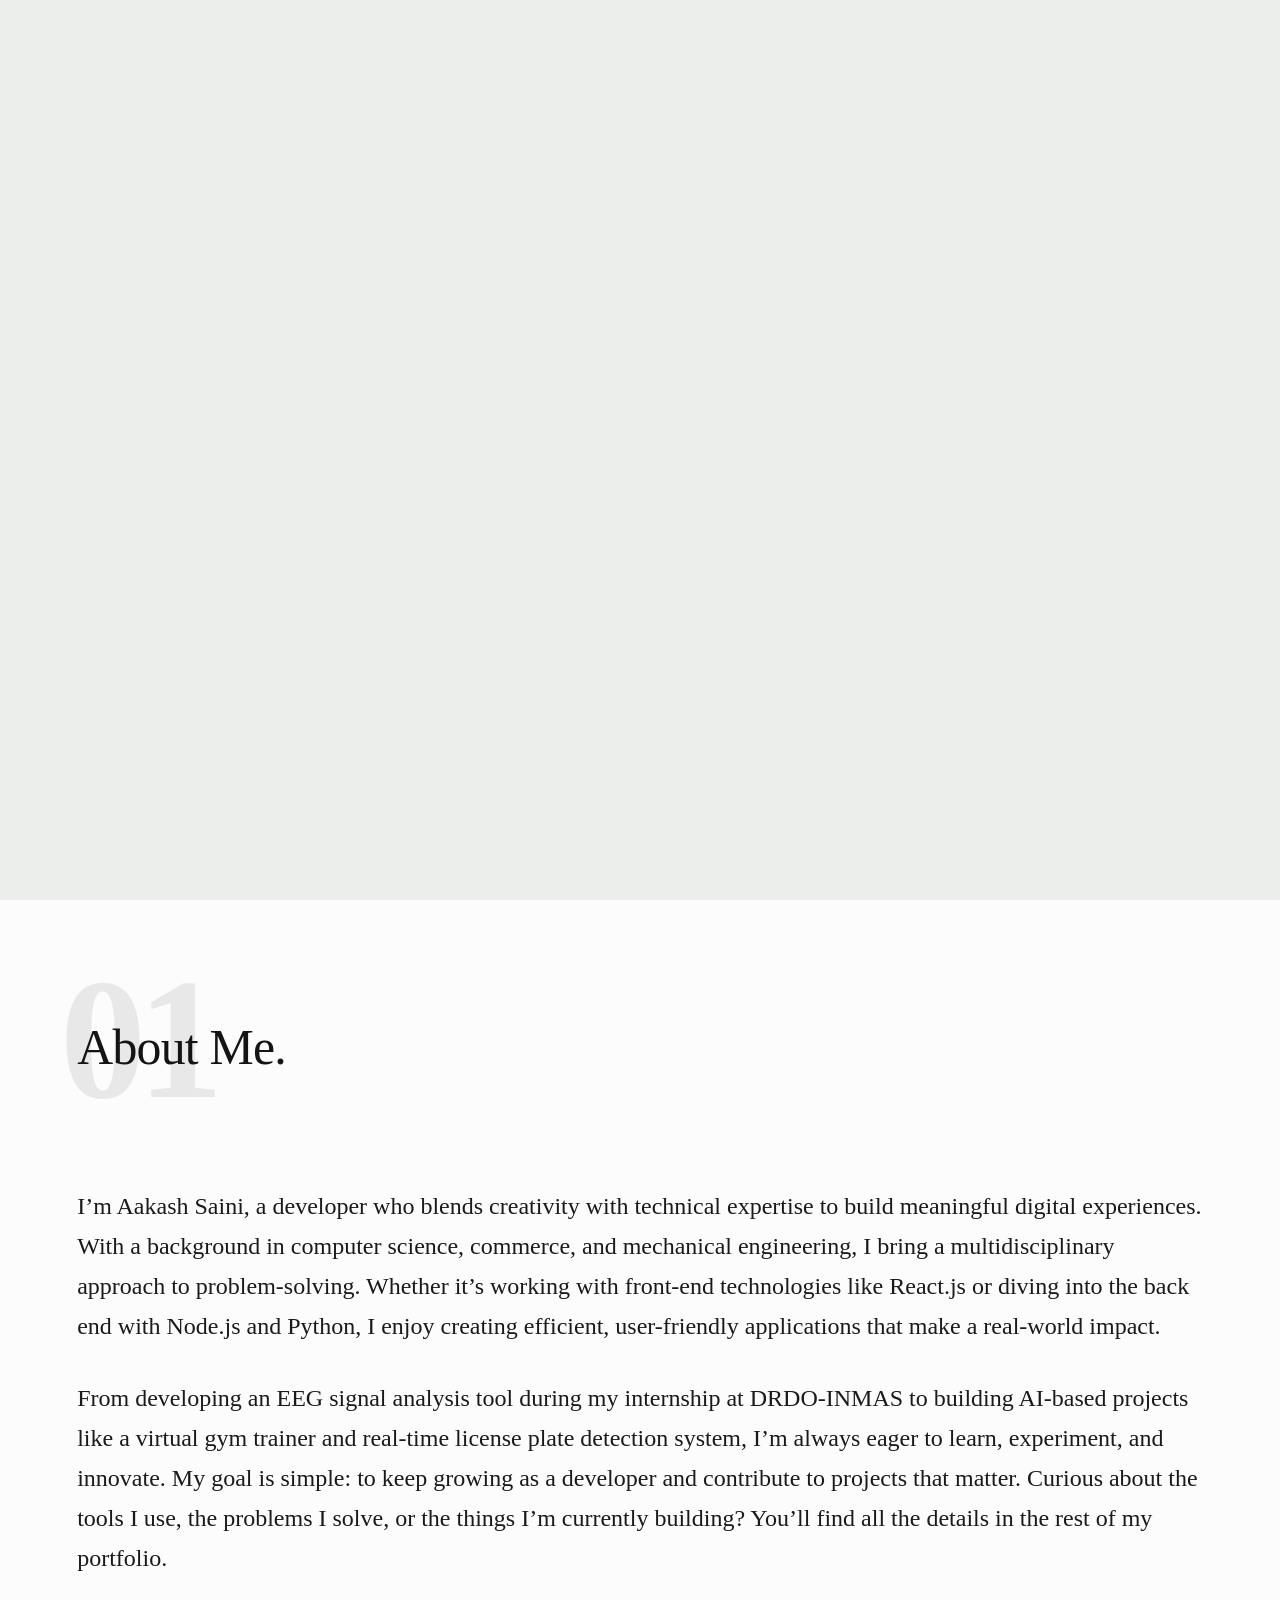
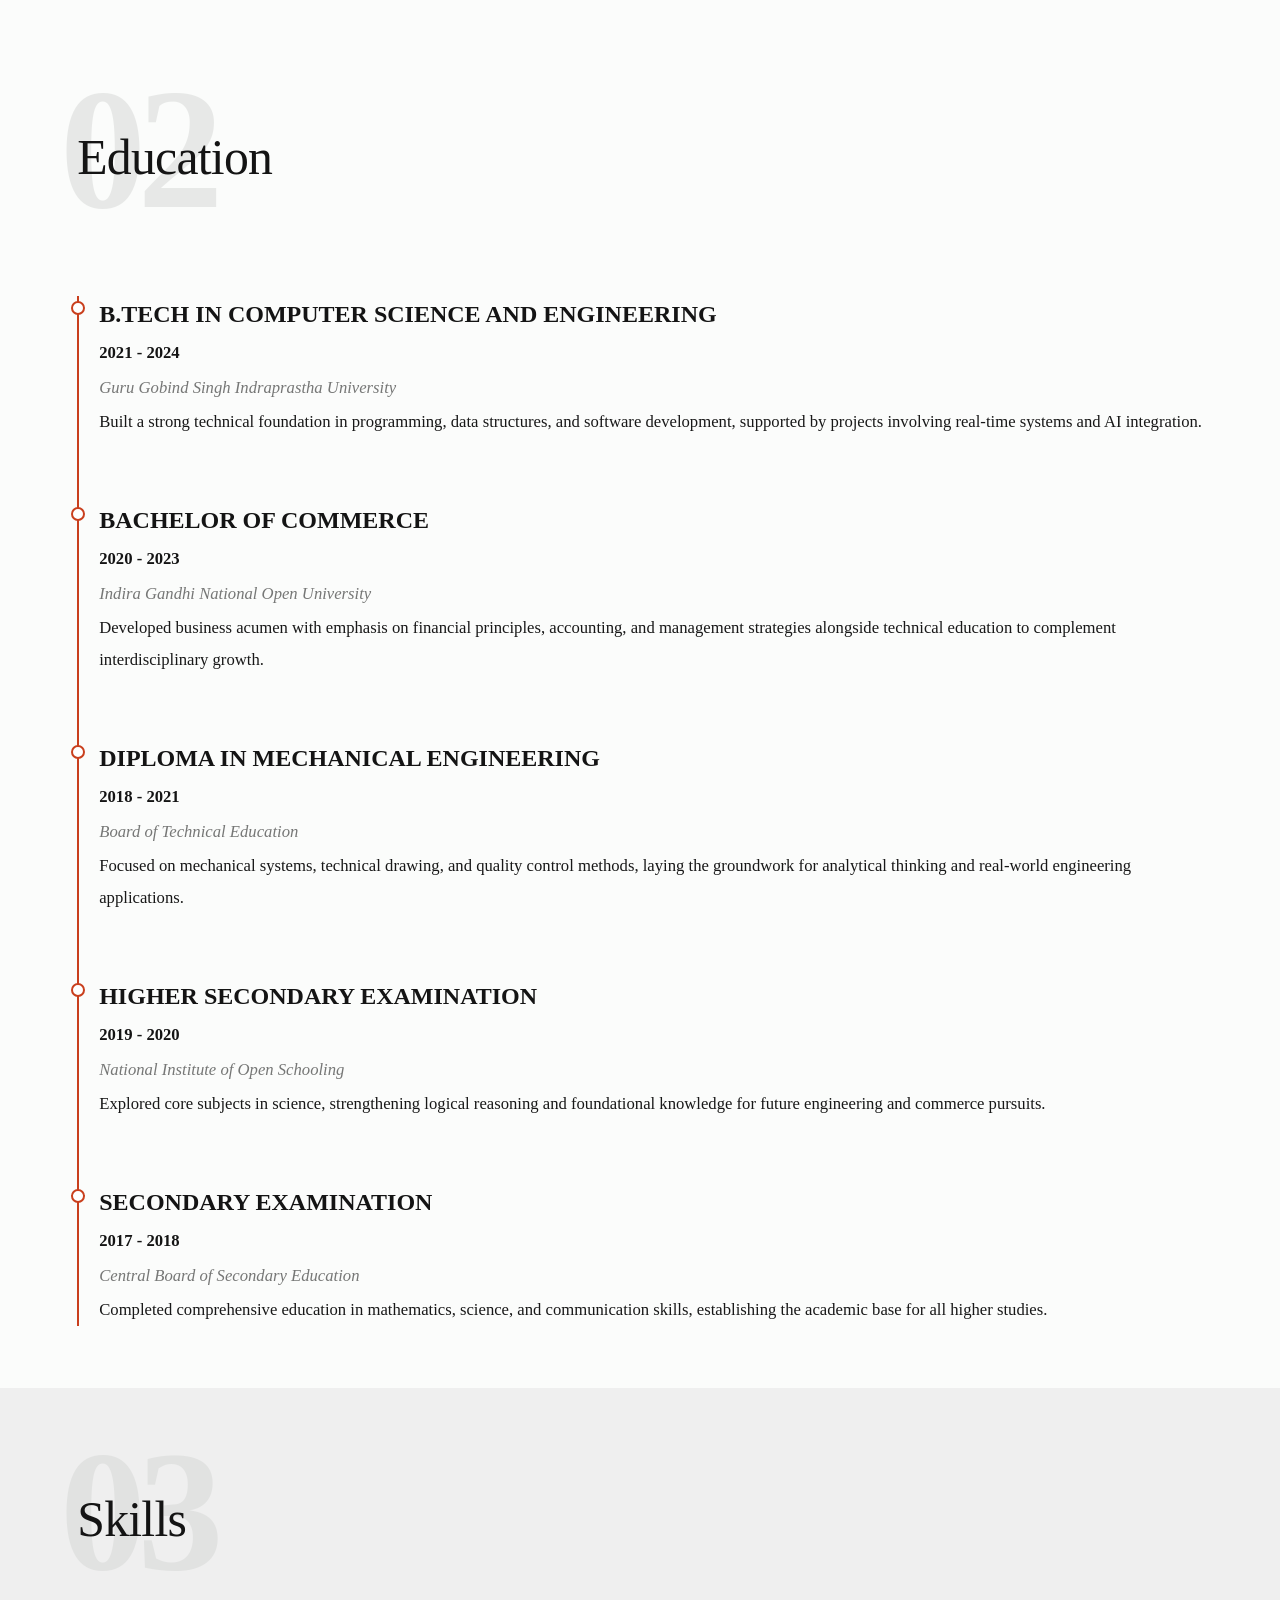
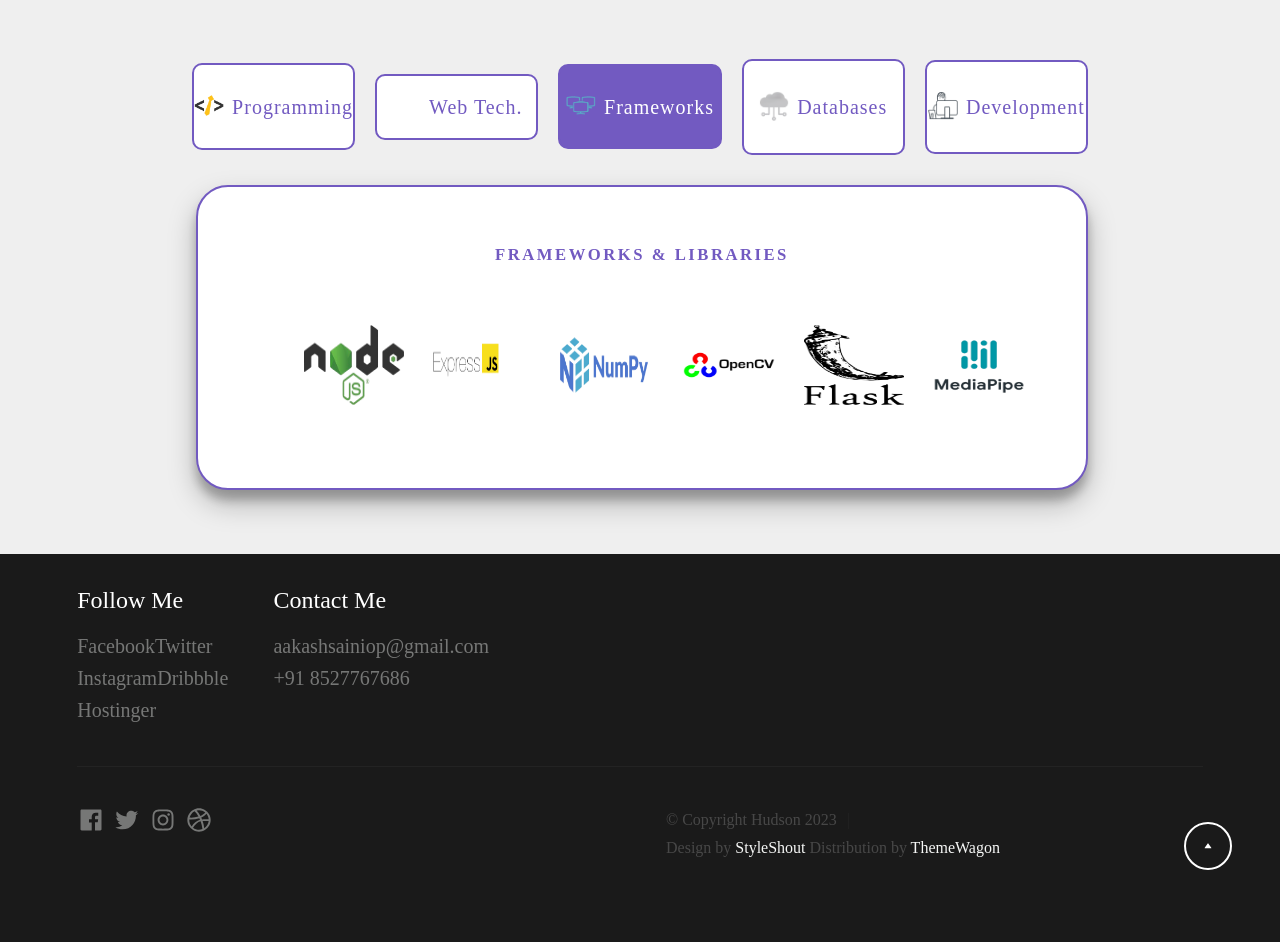
==== commit 92d21580: "titlle changed" ====
--- a/index.html
+++ b/index.html
@@ -7,7 +7,7 @@
     ================================================== -->
     <meta charset="utf-8">
     <meta name="viewport" content="width=device-width, initial-scale=1">
-    <title>Hudson</title>
+    <title>Aakash Saini</title>
 
     <script>
         document.documentElement.classList.remove('no-js');
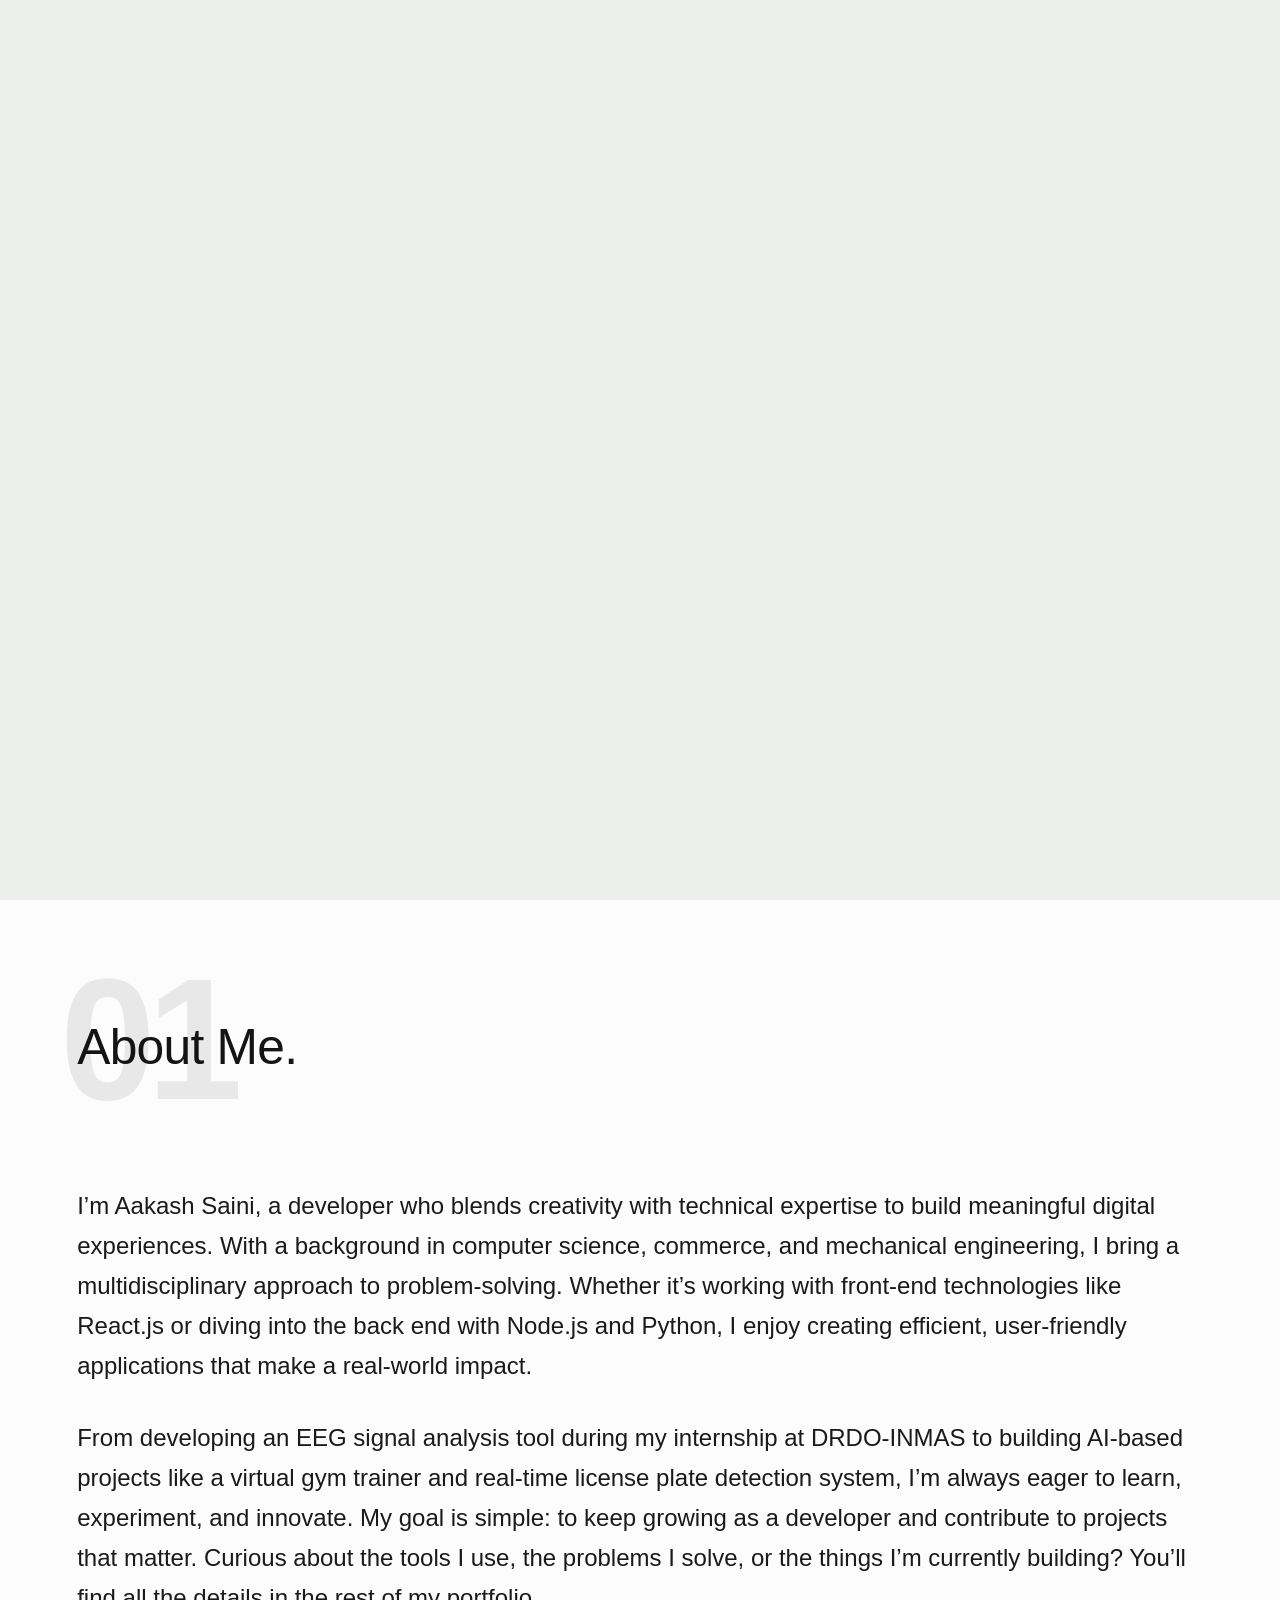
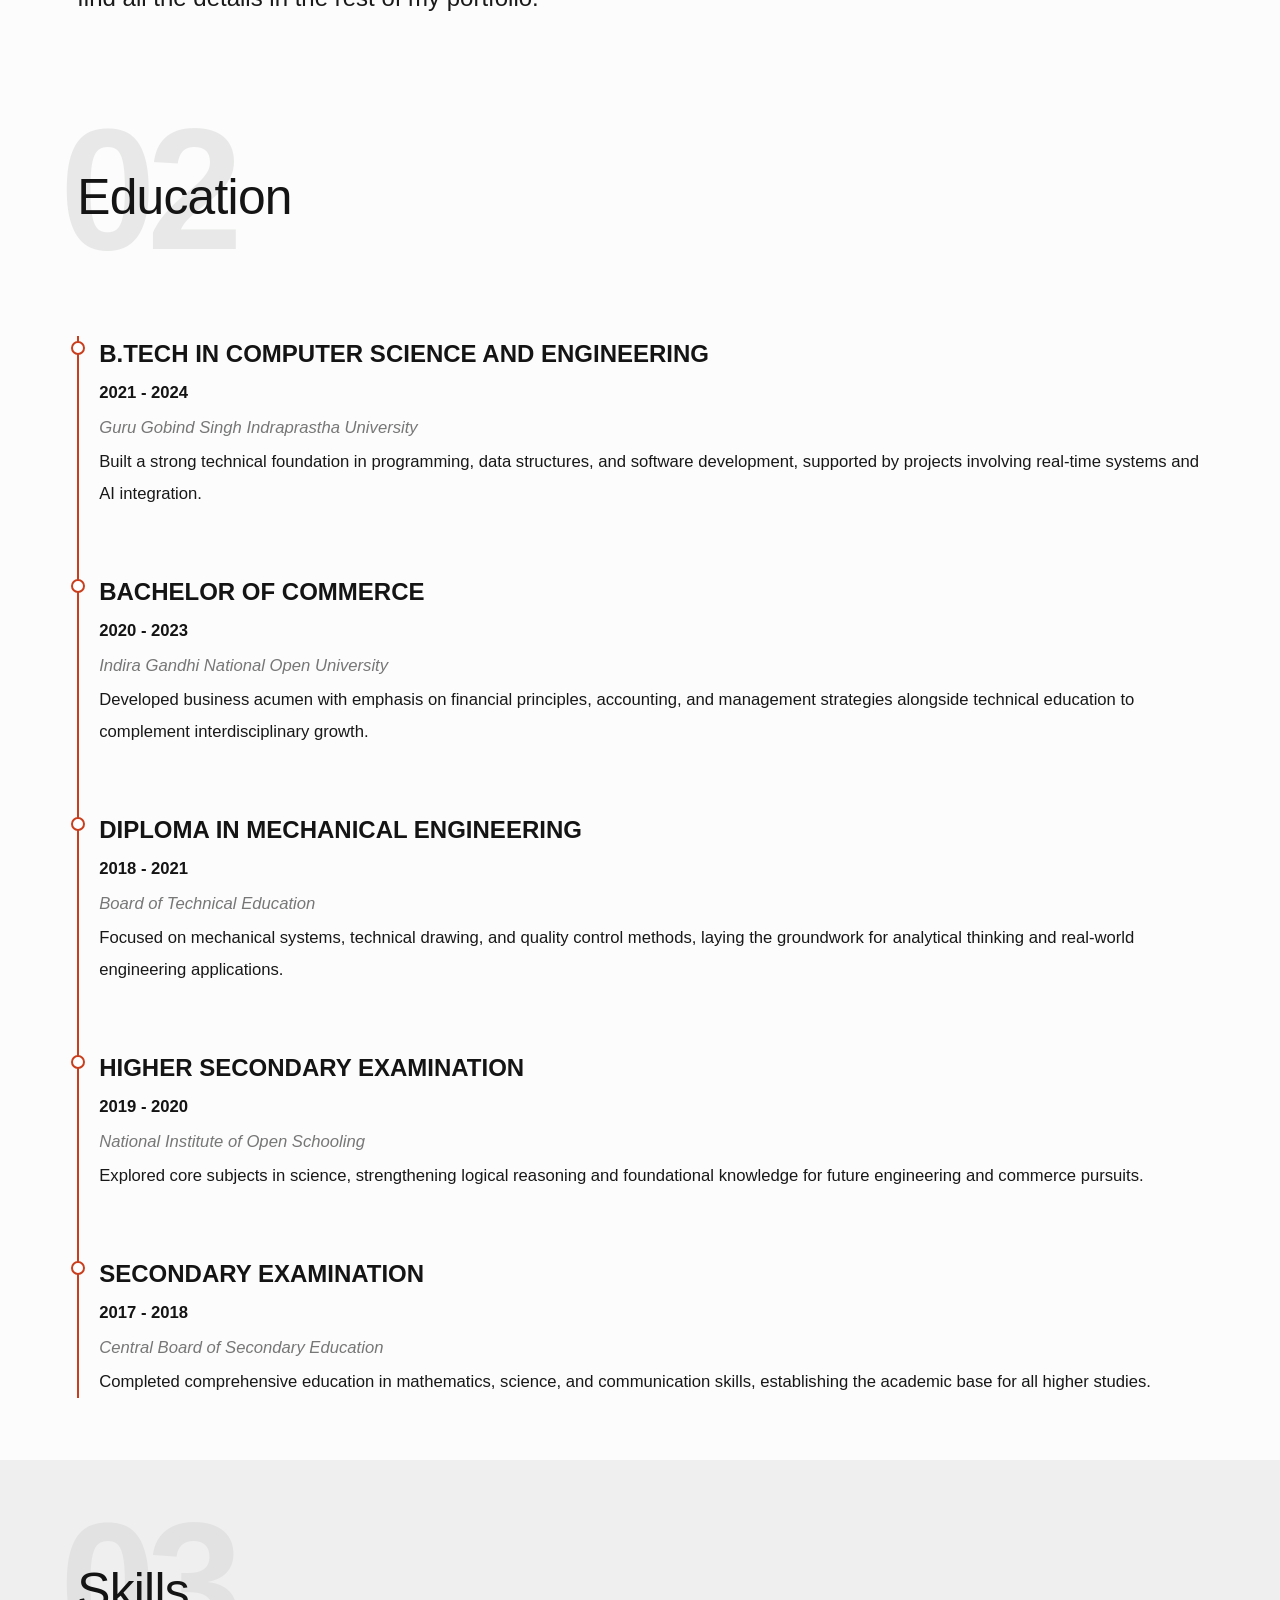
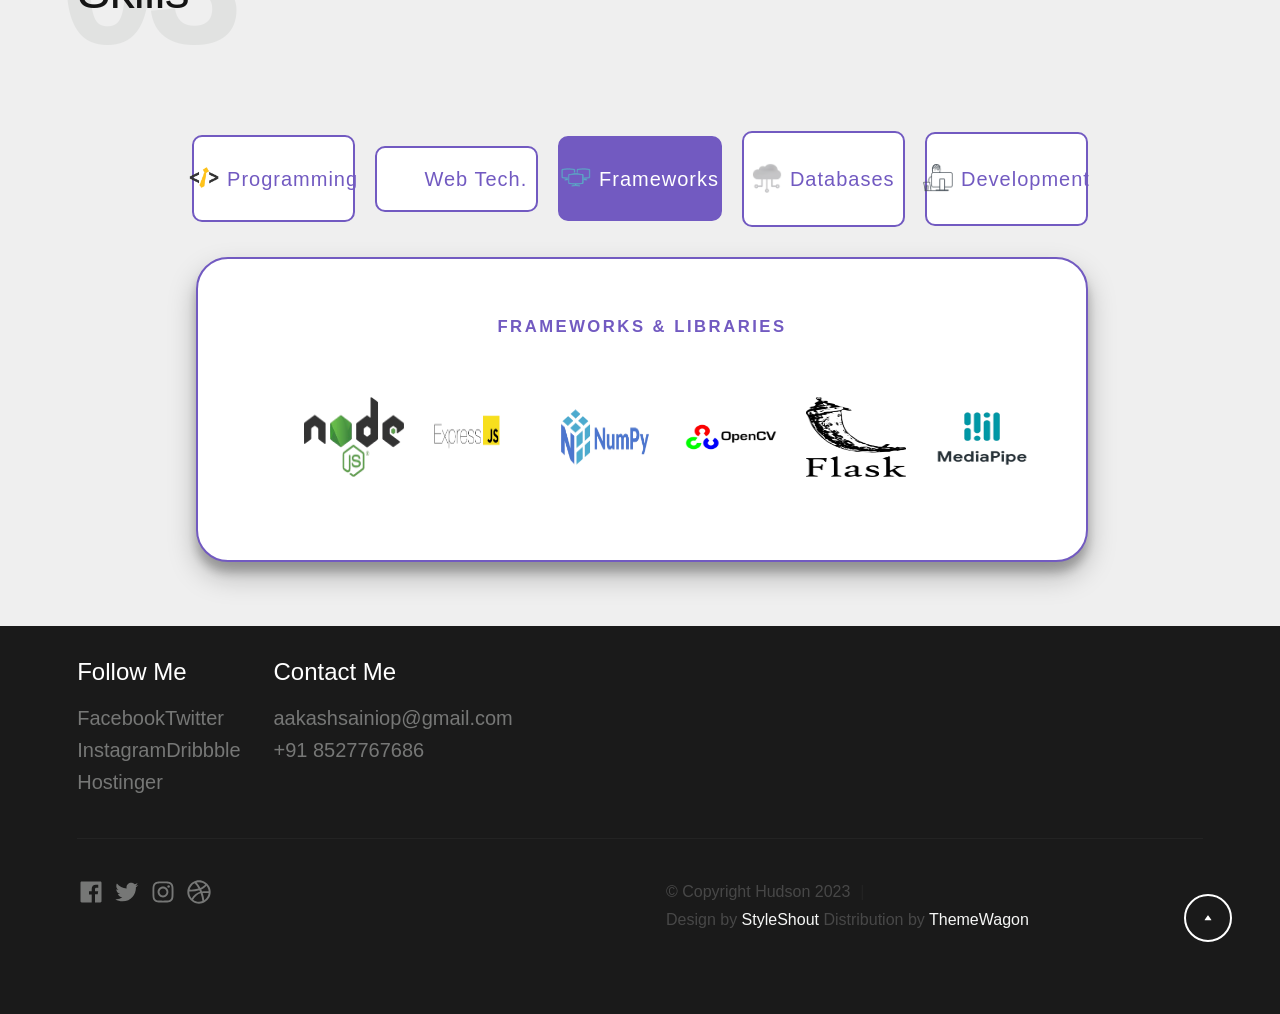
==== commit 75a2d568: "font changed" ====
--- a/index.html
+++ b/index.html
@@ -87,7 +87,6 @@
                         <h1 class="s-intro__content-title">
                             I'm Aakash Saini <br>
                             Software Developer <br>
-                            base in Somewhere.
                         </h1>
 
                         <div class="s-intro__content-btns">
--- a/css/styles.css
+++ b/css/styles.css
@@ -76,7 +76,7 @@
 @import url("https://fonts.googleapis.com/css2?family=Castoro:ital@0;1&family=Public+Sans:ital,wght@0,300;0,400;0,500;0,600;0,700;1,300;1,400;1,500;1,600;1,700&display=swap");
 
 :root {
-  --font-1: cursive;
+  --font-1: sans-serif;
   --font-2: "Castoro", Serif;
 
   /* monospace
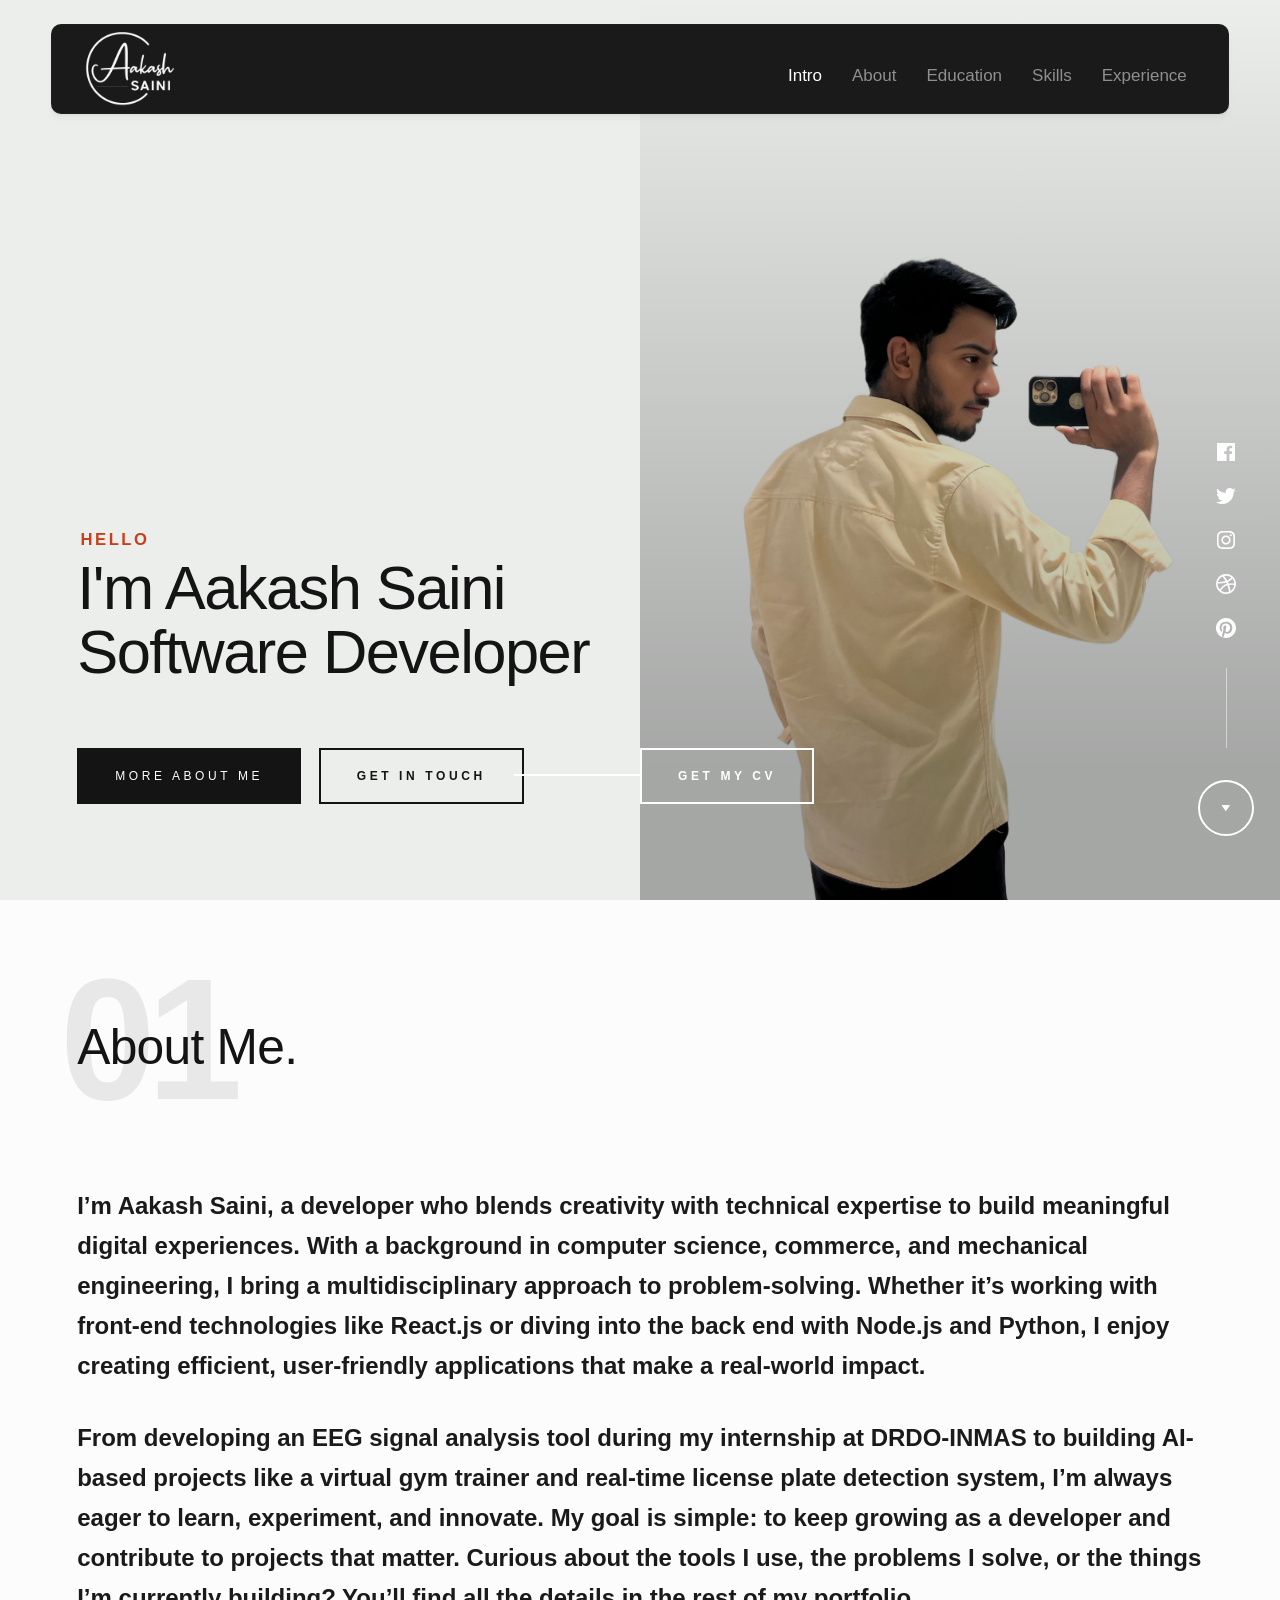
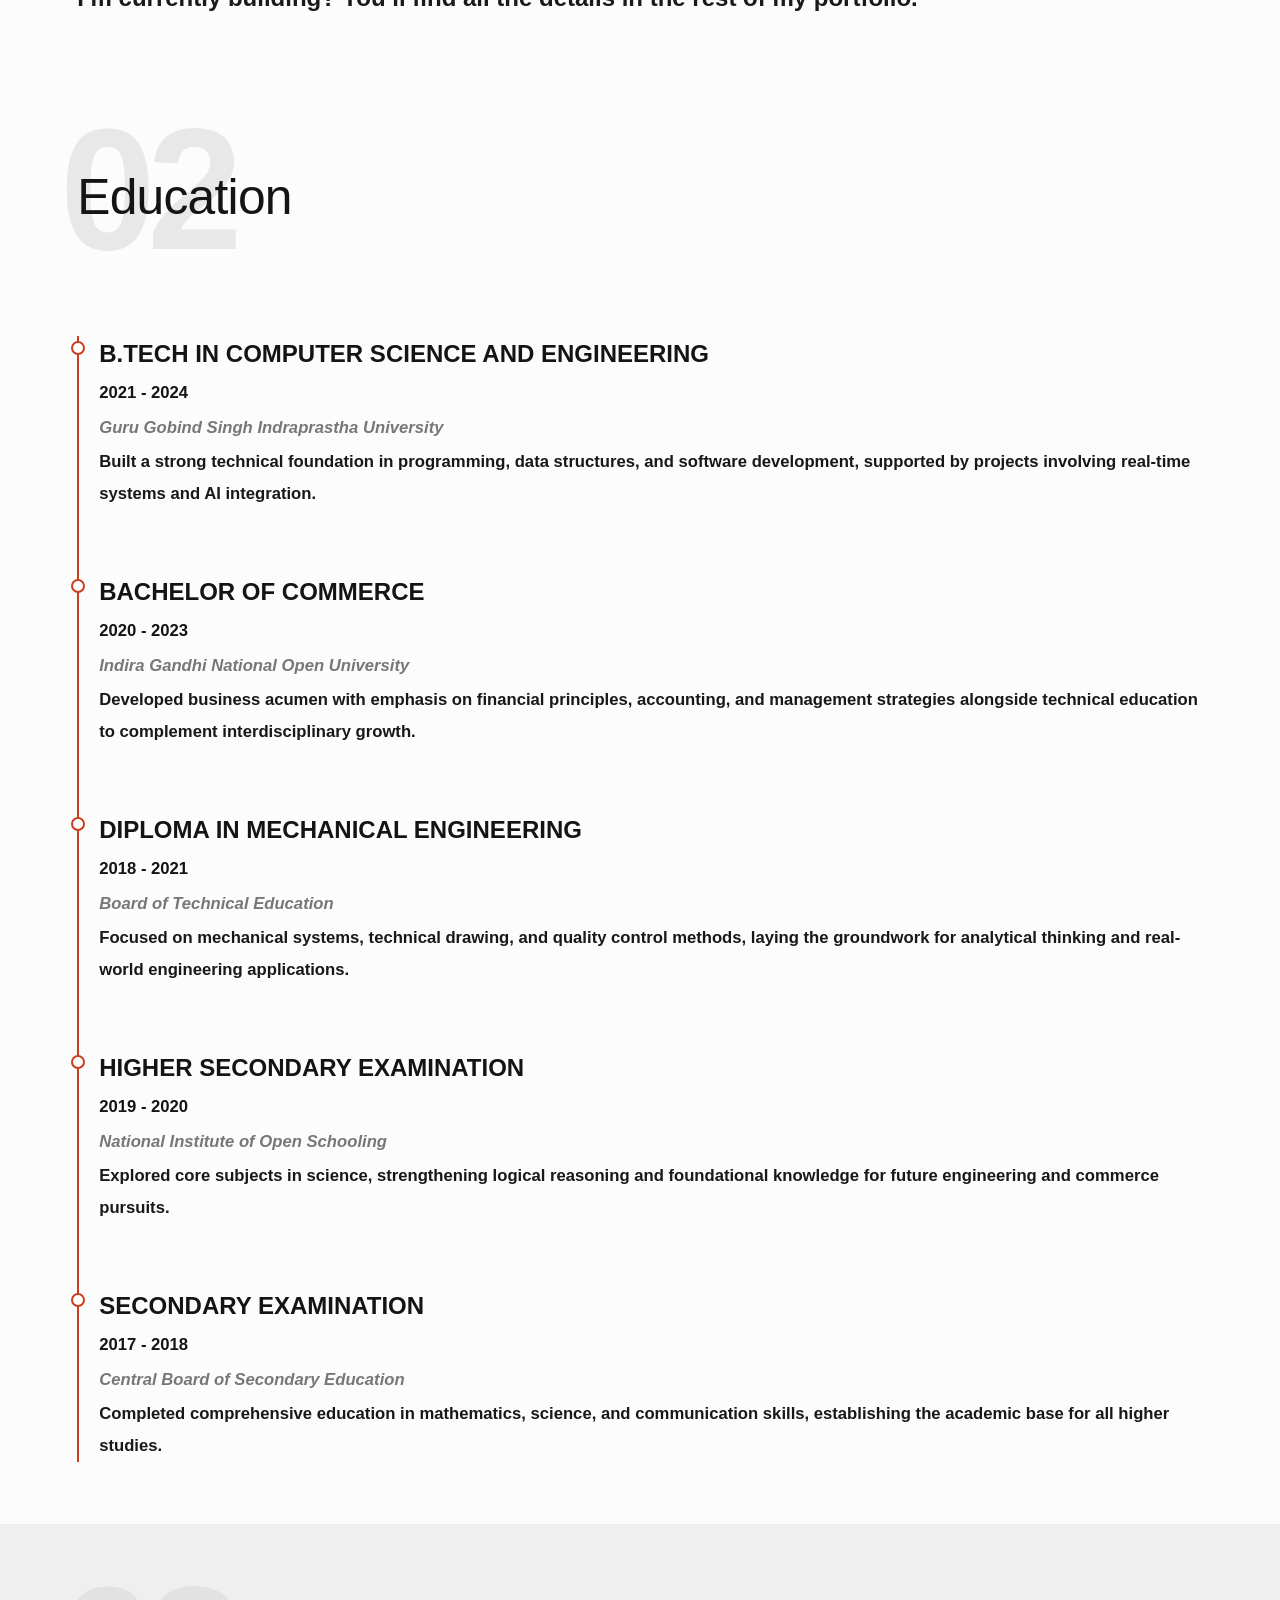
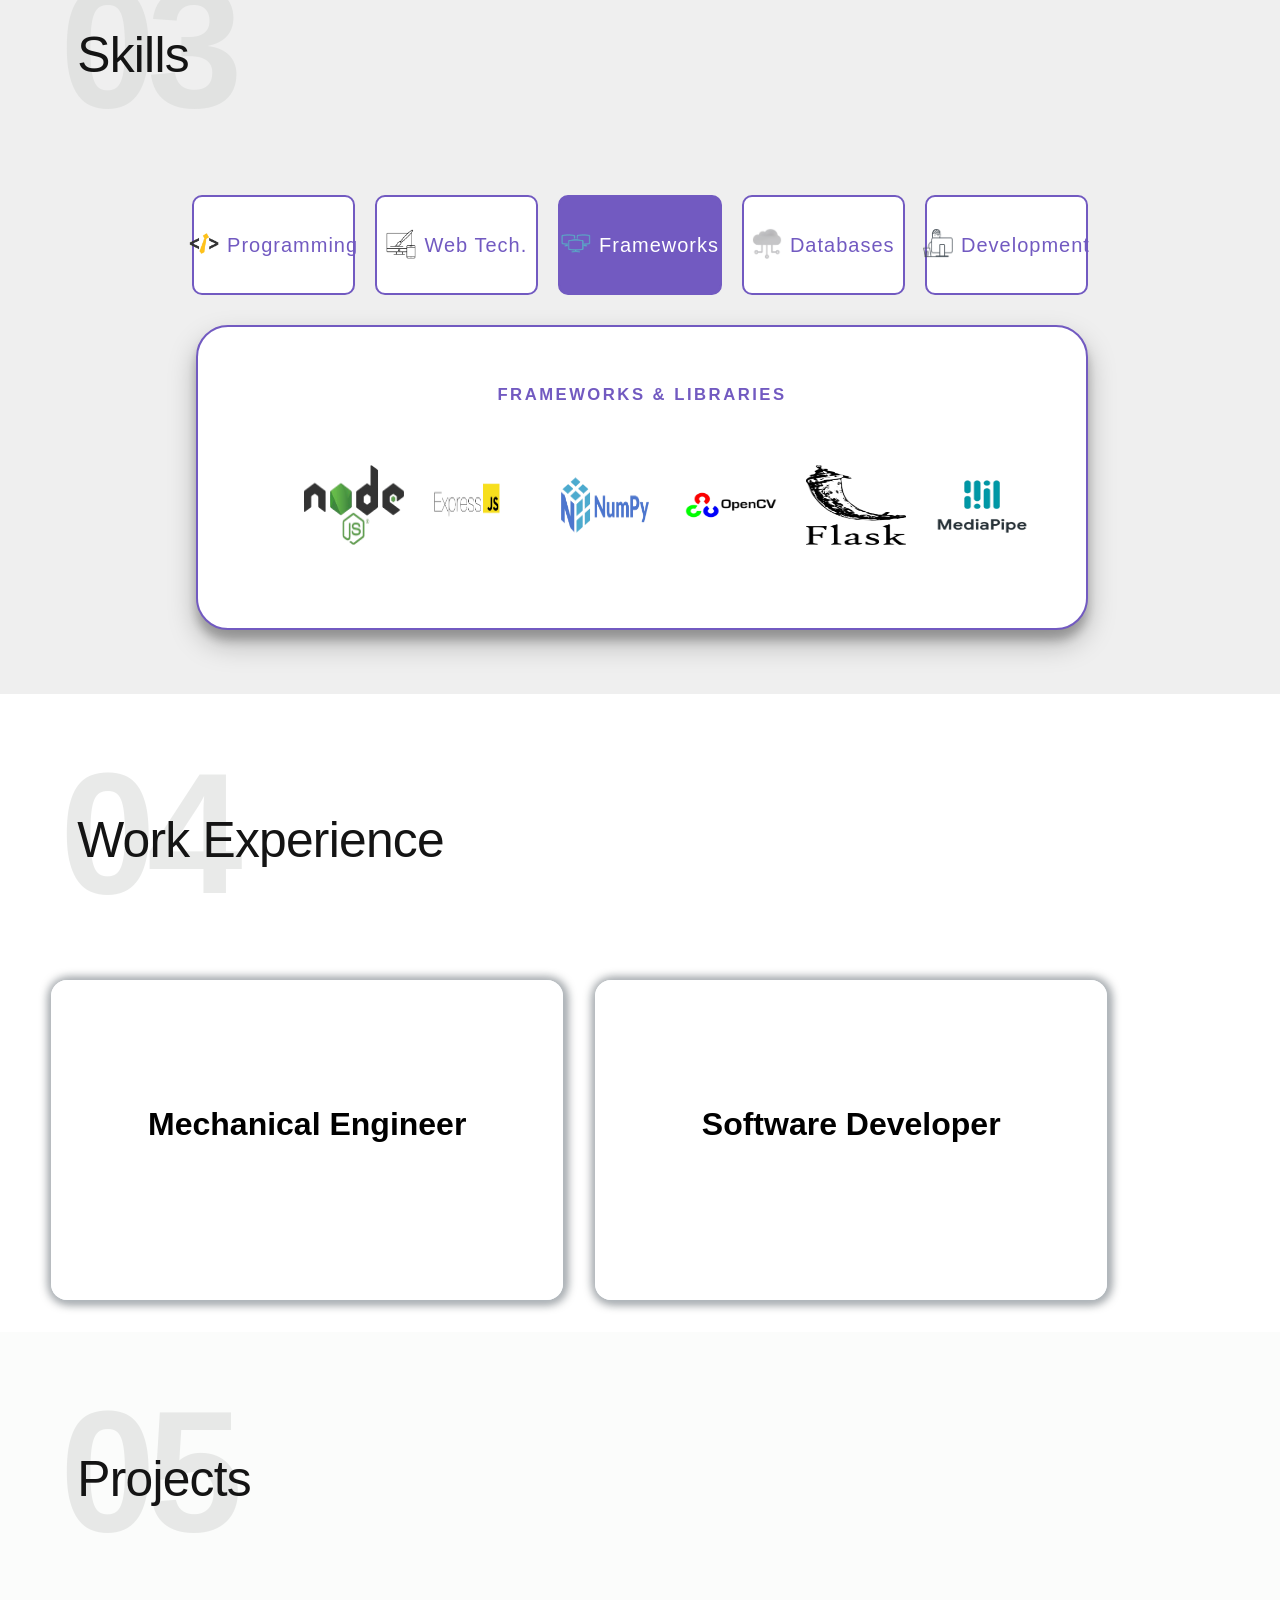
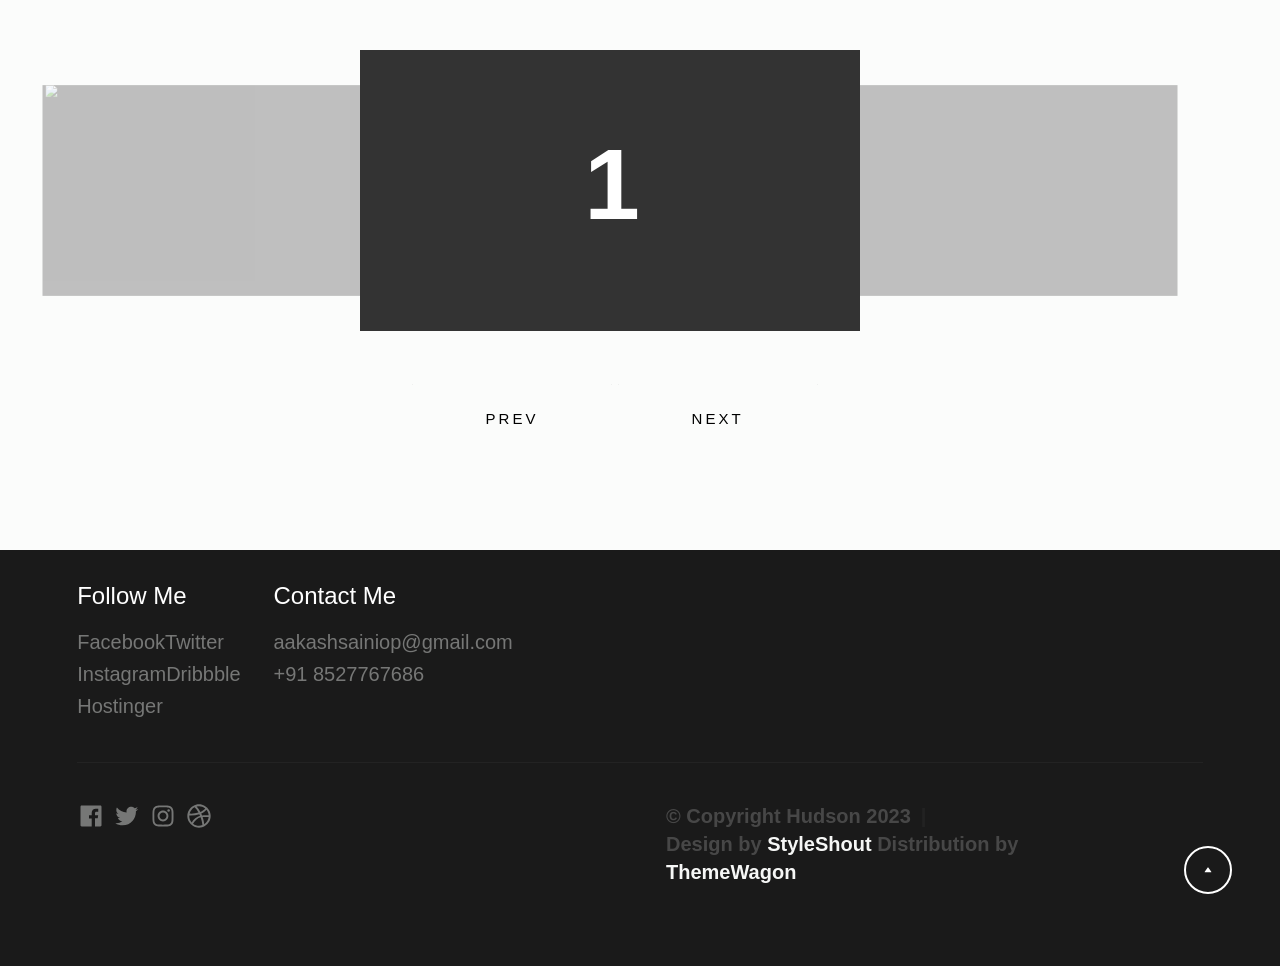
==== commit 9b53b1cc: "projects added" ====
--- a/index.html
+++ b/index.html
@@ -9,10 +9,12 @@
     <meta name="viewport" content="width=device-width, initial-scale=1">
     <title>Aakash Saini</title>
 
-    <script>
+    <!-- <script>
         document.documentElement.classList.remove('no-js');
         document.documentElement.classList.add('js');
-    </script>
+    </script> -->
+
+    <script src="https://code.jquery.com/jquery-3.7.1.min.js"></script>
 
     <!-- CSS
     ================================================== -->
@@ -67,6 +69,7 @@
                         <li><a class="smoothscroll" href="#about">About</a></li>
                         <li><a class="smoothscroll" href="#education">Education</a></li>
                         <li><a class="smoothscroll" href="#skills">Skills</a></li>
+                        <li><a class="smoothscroll" href="#experience">Experience</a></li>
                     </ul> <!-- s-header__menu-links -->
                 </nav> <!-- end s-header__nav -->
 
@@ -370,8 +373,125 @@
         </skills>
 
 
-        <!-- # footer 
-        ================================================== -->
+        <!-- # Work Experience ================================================== -->
+        <experience class="section-experience">
+            <section id="experience" class="s-experience target-section">
+                <div class="row">
+                    <div class="column xl-12">
+                        <div class="section-header" data-num="04">
+                            <h2 class="text-display-title">Work Experience</h2>
+                        </div> <!-- end section-header -->
+                    </div>
+                </div>
+            </section>
+
+            <div class="carousel-container">
+                <div class="experience-row row" id="experienceCarousel">
+                    <div class="col-md-4 col-sm-6">
+                        <div class="book">
+                            <div class="content">
+                                <p><strong>INMAS, DRDO </strong>Delhi, India<br><em>Jul 2020 – Oct 2020</em></p>
+                                <ul>
+                                    <li>Worked on CAD drafting methods</li>
+                                    <li>Studied machining & quality control</li>
+                                </ul>
+                            </div>
+                            <div class="cover">
+                                <p class="cover-role">Mechanical Engineer</p>
+                            </div>
+                        </div>
+                    </div>
+
+                    <div class="col-md-4 col-sm-6">
+                        <div class="book">
+                            <div class="content">
+                                <p><strong> INMAS, DRDO </strong>Delhi, India <br>
+                                    <em>Jul 2023 – Aug 2023</em>
+                                </p>
+                                <br>
+                                <ul>
+                                    <li>Built EEG signal analysis tool (HTML, CSS, Python)</li>
+                                    <li>Used MNE for signal processing & plotting</li>
+                                    <li>Designed user-friendly data interface</li>
+                                </ul>
+                            </div>
+                            <div class="cover">
+                                <p class="cover-role">Software Developer</p>
+                            </div>
+                        </div>
+                    </div>
+
+                    <!-- <div class="col-md-4 col-sm-6">
+                        <div class="book">
+                            <div class="content">
+                                <p><strong> INMAS, DRDO </strong>Delhi, India <br>
+                                    <em>Jul 2023 – Aug 2023</em>
+                                </p>
+                                <br>
+                                <ul>
+                                    <li>Built EEG signal analysis tool (HTML, CSS, Python)</li>
+                                    <li>Used MNE for signal processing & plotting</li>
+                                    <li>Designed user-friendly data interface</li>
+                                </ul>
+                            </div>
+                            <div class="cover">
+                                <p class="cover-role">Software Developer</p>
+                            </div>
+                        </div>
+                    </div> -->
+                </div>
+            </div>
+        </experience>
+
+
+        <!-- # Projects ================================================== -->
+
+        <projects class="s-projects">
+            <section id="experience" class="s-experience target-section">
+                <div class="row">
+                    <div class="column xl-12">
+                        <div class="section-header" data-num="05">
+                            <h2 class="text-display-title">Projects</h2>
+                        </div> <!-- end section-header -->
+                    </div>
+                </div>
+            </section>
+
+            <section class="projectCarousel">
+                <ul class="carousel">
+                    <li class="items main-pos" id="1">
+                        <p>1</p>
+                    </li>
+                    <li class="items right-pos" id="2">
+                        <iframe src="https://aakashsaini-two.vercel.app/" width="100%" height="100%"
+                            frameborder="0"></iframe>
+                    </li>
+                    <li class="items back-pos" id="3">
+                        <img src="http://farm9.staticflickr.com/8337/8234711202_831b23a2b7.jpg" />
+                    </li>
+                    <li class="items back-pos" id="4">
+                        <iframe width="100%" height="100%" src="https://larksper.vercel.app/" frameborder="0"></iframe>
+                    </li>
+                    <li class="items back-pos" id="5">
+                        <iframe src="https://player.vimeo.com/video/19464611" width="500" height="281" frameborder="0"
+                            webkitAllowFullScreen mozallowfullscreen allowFullScreen></iframe>
+                    </li>
+                    <li class="items back-pos" id="6">
+                        <img src="http://woofie2.pixiq.com/files/cache/20030323_img_7465_3072_x_2048_619x413.jpg" />
+                    </li>
+                    <li class="items left-pos" id="7"><img
+                            src="http://www.mishes.com/wp-content/uploads/2011/12/FlickrMonday07.jpg" />
+                    </li>
+                </ul>
+                <span>
+                    <button class="buttons" id="prev"><span>Prev</span></button>
+                    <button class="buttons" id="next"><span>Next</span></button>
+                </span>
+            </section>
+        </projects>
+
+
+        <!-- # footer ================================================== -->
         <footer id="footer" class="s-footer target-section">
             <div class="row s-footer__content">
 
@@ -544,6 +664,109 @@
         });
     </script>
 
+    <!------------------------- Carousel -------------------------->
+    <script>
+        var autoSwap = setInterval(swap, 3500);
+
+        $('ul, span').hover(
+            function () {
+                clearInterval(autoSwap); // pause on hover
+            },
+            function () {
+                clearInterval(autoSwap); // clear existing before setting new
+                autoSwap = setInterval(() => swap(), 3500);
+            }
+        );
+
+        var items = [];
+        var startItem = 1;
+        var position = 0;
+        var itemCount = $('.carousel li.items').length;
+        var leftpos = itemCount;
+        var resetCount = itemCount;
+
+        $('li.items').each(function (index) {
+            items[index] = $(this).text();
+        });
+
+        function swap(action) {
+            var direction = action;
+
+            if (direction == 'counter-clockwise') {
+                var leftitem = parseInt($('.left-pos').attr('id')) - 1;
+                if (leftitem == 0) {
+                    leftitem = itemCount;
+                }
+
+                $('.right-pos').removeClass('right-pos').addClass('back-pos');
+                $('.main-pos').removeClass('main-pos').addClass('right-pos');
+                $('.left-pos').removeClass('left-pos').addClass('main-pos');
+                $('#' + leftitem + '').removeClass('back-pos').addClass('left-pos');
+
+                startItem--;
+                if (startItem < 1) {
+                    startItem = itemCount;
+                }
+            }
+
+            if (direction == 'clockwise' || direction == '' || direction == null) {
+                function pos(positionvalue) {
+                    if (positionvalue != 'leftposition') {
+                        position++;
+
+                        if ((startItem + position) > resetCount) {
+                            position = 1 - startItem;
+                        }
+                    }
+
+                    if (positionvalue == 'leftposition') {
+                        position = startItem - 1;
+
+                        if (position < 1) {
+                            position = itemCount;
+                        }
+                    }
+
+                    return position;
+                }
+
+                let mainID = ((startItem) % itemCount) + 1;
+                let rightID = ((startItem + 1) % itemCount) + 1;
+                let leftID = ((startItem - 2 + itemCount) % itemCount) + 1;
+
+                $('#' + startItem).removeClass('main-pos').addClass('left-pos');
+                $('#' + mainID).removeClass('right-pos back-pos').addClass('main-pos');
+                $('#' + rightID).removeClass('back-pos').addClass('right-pos');
+                $('#' + leftID).removeClass('left-pos').addClass('back-pos');
+
+                startItem++;
+                if (startItem > itemCount) {
+                    startItem = 1;
+                }
+            }
+        }
+
+        $('#next').click(function () {
+            clearInterval(autoSwap);
+            swap('clockwise');
+            autoSwap = setInterval(() => swap(), 3500);
+        });
+
+        $('#prev').click(function () {
+            clearInterval(autoSwap);
+            swap('counter-clockwise');
+            autoSwap = setInterval(() => swap(), 3500);
+        });
+
+        let classList = $(this).attr('class');
+        if (classList.includes('left-pos')) {
+            swap('counter-clockwise');
+        } else if (classList.includes('right-pos')) {
+            swap('clockwise');
+        }
+
+    </script>
+
 
 </body>
 
--- a/css/styles.css
+++ b/css/styles.css
@@ -238,6 +238,16 @@
   --vspace-9: calc(9 * var(--space));
   --vspace-9_5: calc(9.5 * var(--space));
   --vspace-10: calc(10 * var(--space));
+  --vspace-11: calc(11 * var(--space));
+  --vspace-12: calc(12 * var(--space));
+  --vspace-13: calc(13 * var(--space));
+  --vspace-14: calc(14 * var(--space));
+  --vspace-15: calc(15 * var(--space));
+  --vspace-16: calc(16 * var(--space));
+  --vspace-17: calc(17 * var(--space));
+  --vspace-18: calc(18 * var(--space));
+  --vspace-19: calc(19 * var(--space));
+  --vspace-20: calc(20 * var(--space));
 
   /* type scale
    * ratio 1        :2 | base: 20px
@@ -4063,6 +4073,7 @@
   display: flex;
   gap: 8px;
   width: 340px;
+  height: 100px;
   border-radius: var(--vspace-1);
   position: relative;
   text-align: center;
@@ -4128,6 +4139,249 @@
   height: 100px;
   padding: 10px;
   gap: 10px;
+}
+
+/* ===================================================================
+ * # EXPERIENCE
+ *
+ *
+ * ------------------------------------------------------------------- */
+
+.section-experience {
+  background-color: #fff;
+}
+
+.s-experience {
+  padding-top: var(--vspace-3);
+  color: var(--color-3);
+}
+
+.experience-row {
+  gap: var(--vspace-1);
+  margin-bottom: var(--vspace-1);
+}
+
+.book {
+  position: relative;
+  border-radius: var(--vspace-0_5);
+  width: var(--vspace-16);
+  height: var(--vspace-10);
+  background-color: whitesmoke;
+  box-shadow: azure;
+  -webkit-box-shadow: 1px 1px 12px #000;
+  box-shadow: 1px 1px 12px #000;
+  -webkit-transform: preserve-3d;
+  -ms-transform: preserve-3d;
+  transform: preserve-3d;
+  -webkit-perspective: 2000px;
+  perspective: 2000px;
+  display: -webkit-box;
+  display: -ms-flexbox;
+  display: flex;
+  -webkit-box-align: center;
+  -ms-flex-align: center;
+  align-items: center;
+  -webkit-box-pack: center;
+  -ms-flex-pack: center;
+  justify-content: center;
+  color: #000;
+}
+
+.cover {
+  position: absolute;
+  background-color: #fff;
+  width: var(--vspace-16);
+  height: var(--vspace-10);
+  border-radius: var(--vspace-0_5);
+  cursor: pointer;
+  -webkit-transition: all 0.5s;
+  transition: all 0.5s;
+  -webkit-transform-origin: 0;
+  -ms-transform-origin: 0;
+  transform-origin: 0;
+  -webkit-box-shadow: 1px 1px 12px #000;
+  box-shadow: 1px 1px 12px rgb(229, 240, 249);
+  display: -webkit-box;
+  display: -ms-flexbox;
+  display: flex;
+  -webkit-box-align: center;
+  -ms-flex-align: center;
+  align-items: center;
+  -webkit-box-pack: center;
+  -ms-flex-pack: center;
+  justify-content: center;
+}
+
+.book:hover .cover {
+  -webkit-transition: all 0.9s;
+  transition: all 0.9s;
+  -webkit-transform: rotatey(-80deg);
+  -ms-transform: rotatey(-80deg);
+  transform: rotatey(-80deg);
+}
+
+p {
+  font-size: 20px;
+  font-weight: bolder;
+}
+
+.cover-role {
+  font-size: var(--vspace-1);
+  font-weight: bolder;
+}
+/* ===================================================================
+* # PROJECTS
+ *
+ *
+ * ------------------------------------------------------------------- */
+
+.s-projects {
+  padding: auto;
+}
+
+.projectCarousel {
+  width: 40em;
+  height: 25em;
+  margin: 0 auto;
+  position: relative;
+  padding-left: var(--vspace-0_5);
+}
+
+.carousel {
+  margin-left: var(--vspace-0_5);
+  padding-left: var(--vspace-1_5);
+}
+
+.carousel li {
+  width: 500px;
+  height: 281px;
+  background: #333;
+  display: inline-block;
+  -webkit-transition: all 0.3s ease-in-out;
+  -moz-transition: all 0.3s ease-in-out;
+  transition: all 0.3s ease-in-out;
+  overflow: hidden;
+}
+
+.carousel li p {
+  color: white;
+  font-weight: bold;
+  font-size: 5em;
+  text-align: center;
+  margin-top: 1.175em;
+}
+
+.items {
+  position: absolute;
+}
+
+.main-pos {
+  margin-left: 2em !important;
+  z-index: 3000;
+}
+
+.left-pos {
+  opacity: 0.3;
+  margin-left: -17em !important;
+  z-index: 1000;
+  -webkit-transform: scale(0.75);
+  -moz-transform: scale(0.75);
+  transform: scale(0.75);
+}
+
+.back-pos {
+  margin-left: 2em !important;
+  opacity: 0.05;
+  -webkit-transform: scale(0.5);
+  -moz-transform: scale(0.5);
+  transform: scale(0.5);
+}
+
+.right-pos {
+  opacity: 0.3;
+  margin-left: 21em !important;
+  z-index: 1000;
+  -webkit-transform: scale(0.75);
+  -moz-transform: scale(0.75);
+  transform: scale(0.75);
+}
+
+.buttons {
+  position: relative;
+  margin: 0 auto;
+  left: 13em;
+  top: 27em;
+  border: 1px solid #8e8f8e;
+  width: 200px;
+  height: 73px;
+  padding: 0;
+  z-index: 2;
+  cursor: pointer;
+  background-color: transparent;
+  transform: translateY(8px);
+  -webkit-mask: url("data:image/svg+xml,%3Csvg xmlns='http://www.w3.org/2000/svg' height='868' width='2500' viewBox='0 0 726 252.17'%3E%3Cpath d='M483.92 0S481.38 24.71 466 40.11c-11.74 11.74-24.09 12.66-40.26 15.07-9.42 1.41-29.7 3.77-34.81-.79-2.37-2.11-3-21-3.22-27.62-.21-6.92-1.36-16.52-2.82-18-.75 3.06-2.49 11.53-3.09 13.61S378.49 34.3 378 36a85.13 85.13 0 0 0-30.09 0c-.46-1.67-3.17-11.48-3.77-13.56s-2.34-10.55-3.09-13.61c-1.45 1.45-2.61 11.05-2.82 18-.21 6.67-.84 25.51-3.22 27.62-5.11 4.56-25.38 2.2-34.8.79-16.16-2.47-28.51-3.39-40.21-15.13C244.57 24.71 242 0 242 0H0s69.52 22.74 97.52 68.59c16.56 27.11 14.14 58.49 9.92 74.73C170 140 221.46 140 273 158.57c69.23 24.93 83.2 76.19 90 93.6 6.77-17.41 20.75-68.67 90-93.6 51.54-18.56 103-18.59 165.56-15.25-4.21-16.24-6.63-47.62 9.93-74.73C656.43 22.74 726 0 726 0z'/%3E%3C/svg%3E")
+    no-repeat 50% 50%;
+  mask: url("data:image/svg+xml,%3Csvg xmlns='http://www.w3.org/2000/svg' height='868' width='2500' viewBox='0 0 726 252.17'%3E%3Cpath d='M483.92 0S481.38 24.71 466 40.11c-11.74 11.74-24.09 12.66-40.26 15.07-9.42 1.41-29.7 3.77-34.81-.79-2.37-2.11-3-21-3.22-27.62-.21-6.92-1.36-16.52-2.82-18-.75 3.06-2.49 11.53-3.09 13.61S378.49 34.3 378 36a85.13 85.13 0 0 0-30.09 0c-.46-1.67-3.17-11.48-3.77-13.56s-2.34-10.55-3.09-13.61c-1.45 1.45-2.61 11.05-2.82 18-.21 6.67-.84 25.51-3.22 27.62-5.11 4.56-25.38 2.2-34.8.79-16.16-2.47-28.51-3.39-40.21-15.13C244.57 24.71 242 0 242 0H0s69.52 22.74 97.52 68.59c16.56 27.11 14.14 58.49 9.92 74.73C170 140 221.46 140 273 158.57c69.23 24.93 83.2 76.19 90 93.6 6.77-17.41 20.75-68.67 90-93.6 51.54-18.56 103-18.59 165.56-15.25-4.21-16.24-6.63-47.62 9.93-74.73C656.43 22.74 726 0 726 0z'/%3E%3C/svg%3E")
+    no-repeat 50% 50%;
+  -webkit-mask-size: 100%;
+}
+
+.buttons::after {
+  content: "";
+  position: absolute;
+  left: 0;
+  right: 0;
+  bottom: 0;
+  box-shadow: 0px 0 0 0 white;
+  transition: all 2s ease;
+  cursor: pointer;
+}
+
+.buttons:hover::after {
+  cursor: pointer;
+  box-shadow: 0px -13px 56px 12px #ffffffa6;
+}
+
+.buttons span {
+  cursor: pointer;
+  position: absolute;
+  width: 100%;
+  font-size: 15px;
+  font-weight: 100;
+  left: 50%;
+  top: 50%;
+  transform: translate(-50%, -50%);
+  letter-spacing: 3px;
+  text-align: center;
+  color: black; /* Default color */
+  transition: all 0.5s ease;
+}
+
+.buttons:hover span {
+  color: white; /* Change to white on hover */
+}
+
+.buttons::before {
+  cursor: pointer;
+  content: "";
+  position: absolute;
+  width: 0;
+  height: 100%;
+  background-color: black;
+  left: 50%;
+  top: 50%;
+  transform: translate(-50%, -50%);
+  transition: all 1s ease;
+}
+
+.buttons:hover::before {
+  width: 100%;
+}
+
+.buttons::before,
+.buttons::after {
+  /* border: 2px solid #767776; */
+  pointer-events: none;
 }
 
 /* ===================================================================
